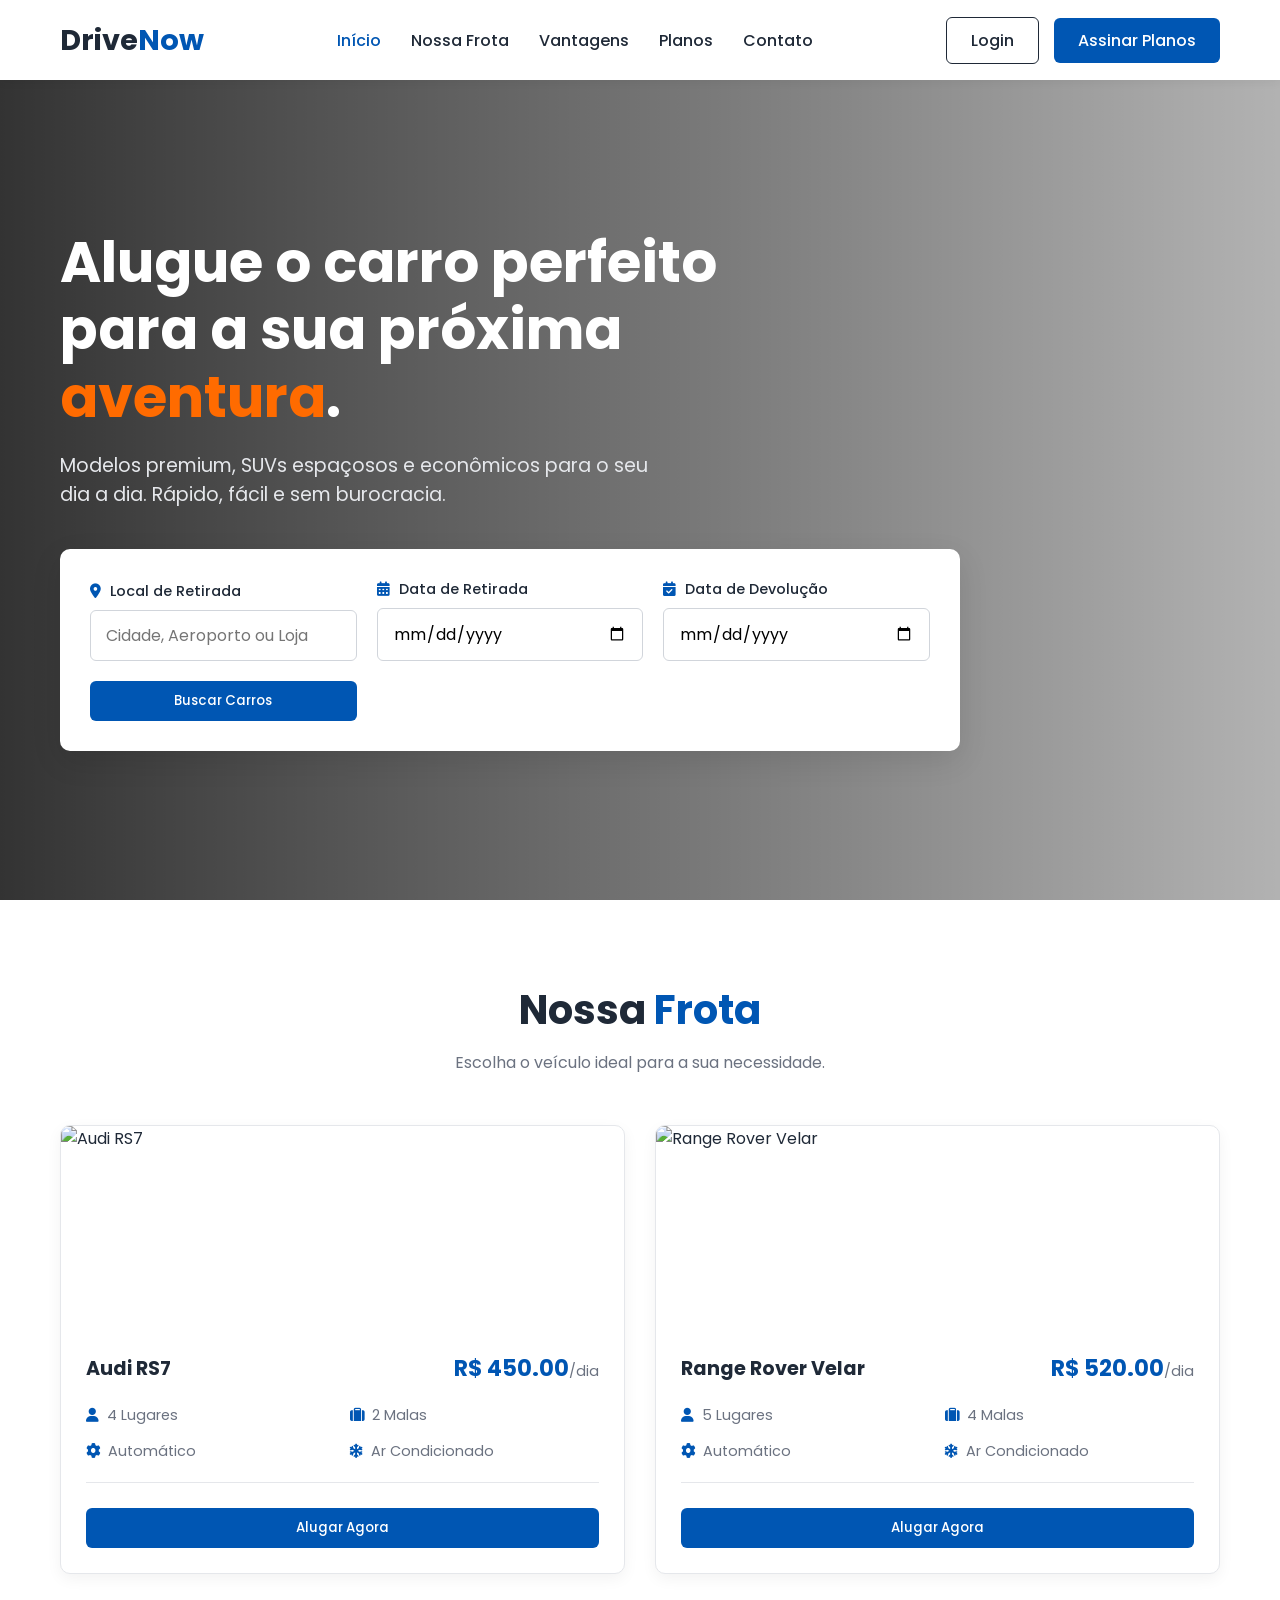
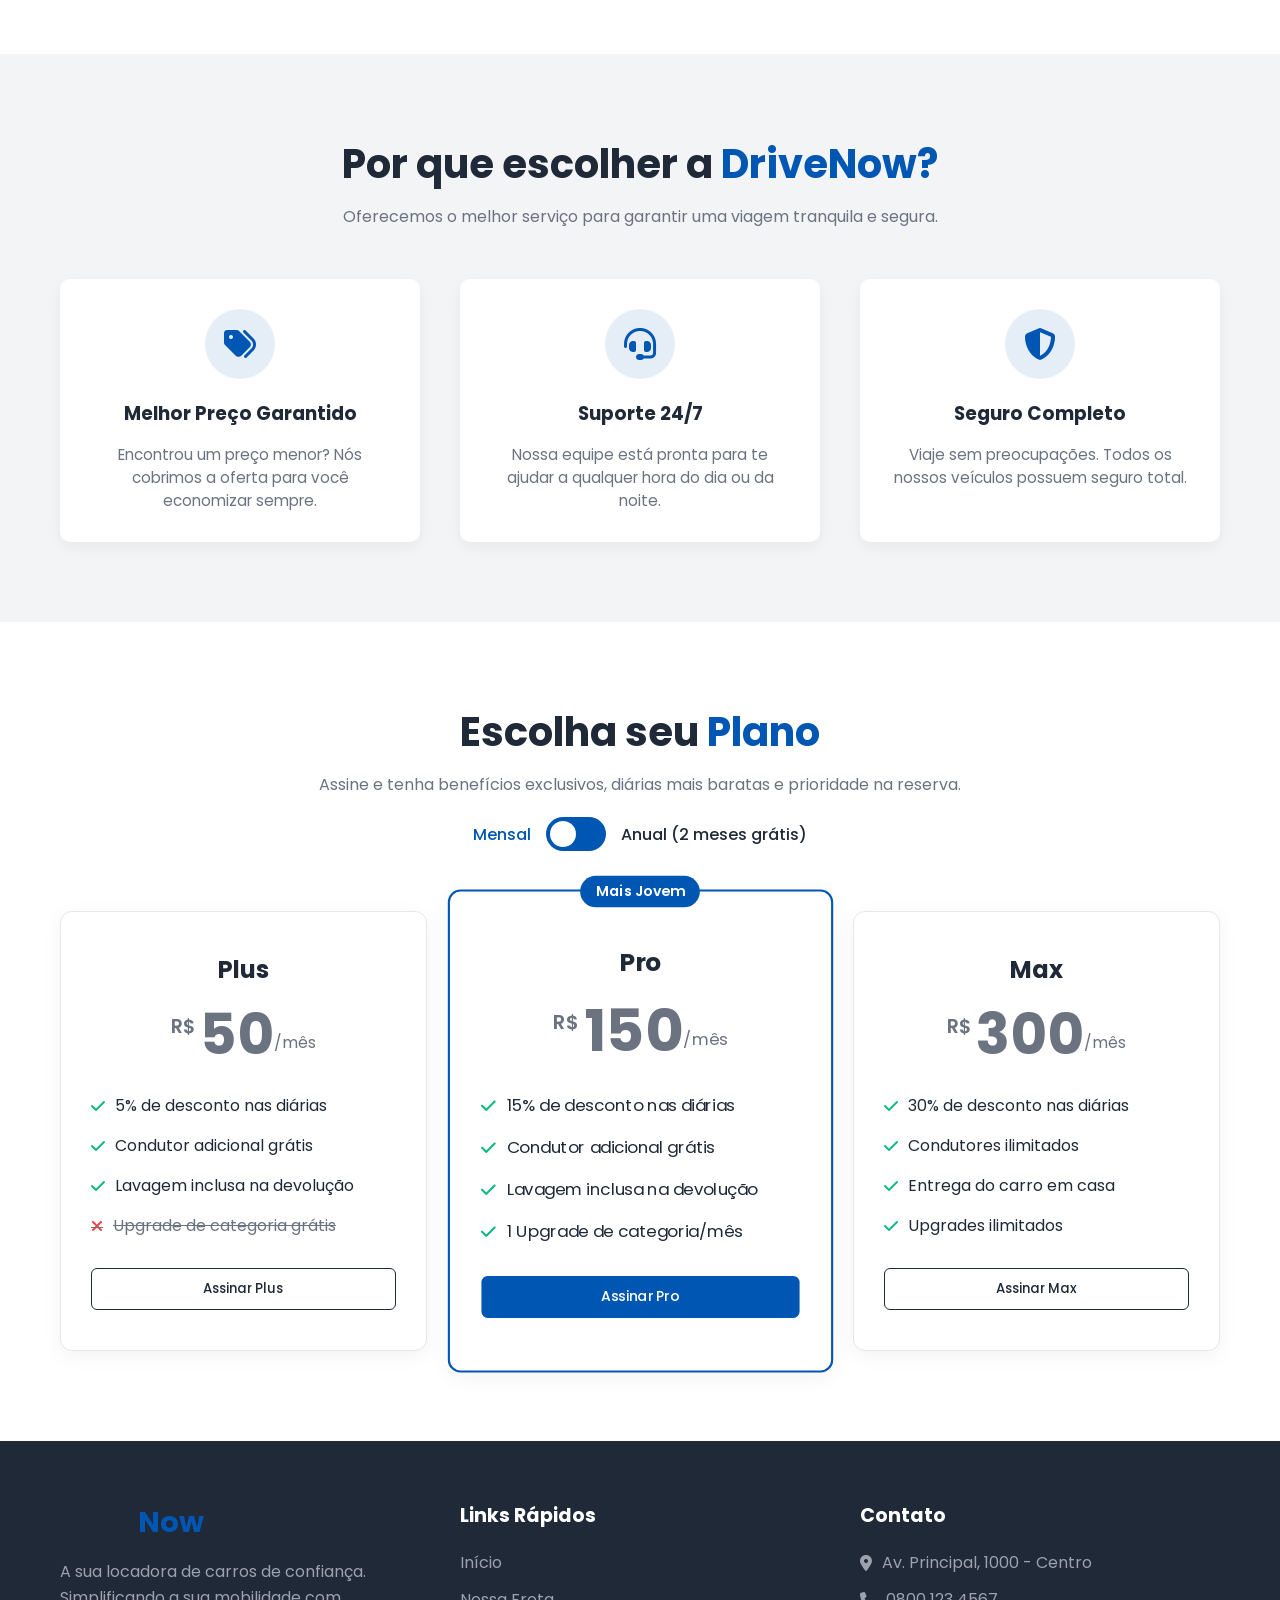
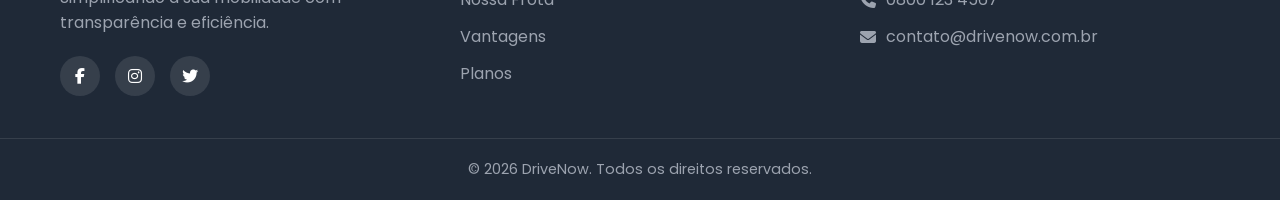
==== frontend/index.html @ 66f2696f "Add files via upload" ====
<!DOCTYPE html>
<html lang="pt-BR">
<head>
    <meta charset="UTF-8">
    <meta name="viewport" content="width=device-width, initial-scale=1.0">
    <title>DriveNow | Locadora de Carros</title>
    <link href="https://fonts.googleapis.com/css2?family=Poppins:wght@300;400;500;600;700&display=swap" rel="stylesheet">
    <link rel="stylesheet" href="https://cdnjs.cloudflare.com/ajax/libs/font-awesome/6.4.0/css/all.min.css">
    <link rel="stylesheet" href="style.css">
</head>
<body>

    <header id="header">
        <div class="container header-container">
            <a href="#" class="logo">Drive<span>Now</span></a>
            <nav class="navbar">
                <ul class="nav-links">
                    <li><a href="#home" class="active">Início</a></li>
                    <li><a href="#frota">Nossa Frota</a></li>
                    <li><a href="#vantagens">Vantagens</a></li>
                    <li><a href="#planos">Planos</a></li> <li><a href="#contato">Contato</a></li>
                </ul>
            </nav>
            <div class="header-actions" id="auth-container">
                <a href="login.html" class="btn btn-outline">Login</a>
                <a href="#planos" class="btn btn-primary">Assinar Planos</a>
                <div class="menu-toggle"><i class="fas fa-bars"></i></div>
            </div>
        </div>
    </header>

    <section id="home" class="hero">
        <div class="container hero-content">
            <div class="hero-text">
                <h1>Alugue o carro perfeito para a sua próxima <span>aventura</span>.</h1>
                <p>Modelos premium, SUVs espaçosos e econômicos para o seu dia a dia. Rápido, fácil e sem burocracia.</p>
            </div>
            
            <div class="booking-form-container">
                <form id="booking-form" class="booking-form">
                    <div class="form-group">
                        <label><i class="fas fa-map-marker-alt"></i> Local de Retirada</label>
                        <input type="text" placeholder="Cidade, Aeroporto ou Loja" required>
                    </div>
                    <div class="form-group">
                        <label><i class="fas fa-calendar-alt"></i> Data de Retirada</label>
                        <input type="date" required>
                    </div>
                    <div class="form-group">
                        <label><i class="fas fa-calendar-check"></i> Data de Devolução</label>
                        <input type="date" required>
                    </div>
                    <button type="submit" class="btn btn-primary btn-block">Buscar Carros</button>
                </form>
            </div>
        </div>
    </section>

    <section id="frota" class="fleet section-padding">
        <div class="container">
            <div class="section-title">
                <h2>Nossa <span>Frota</span></h2>
                <p>Escolha o veículo ideal para a sua necessidade.</p>
            </div>
            
            <div id="fleet-container" class="grid-cards">
                </div>
        </div>
    </section>

    <section id="vantagens" class="features section-padding bg-light">
        <div class="container">
            <div class="section-title">
                <h2>Por que escolher a <span>DriveNow?</span></h2>
                <p>Oferecemos o melhor serviço para garantir uma viagem tranquila e segura.</p>
            </div>
            
            <div class="grid-features">
                <div class="feature-box">
                    <div class="feature-icon"><i class="fas fa-tags"></i></div>
                    <h3>Melhor Preço Garantido</h3>
                    <p>Encontrou um preço menor? Nós cobrimos a oferta para você economizar sempre.</p>
                </div>
                <div class="feature-box">
                    <div class="feature-icon"><i class="fas fa-headset"></i></div>
                    <h3>Suporte 24/7</h3>
                    <p>Nossa equipe está pronta para te ajudar a qualquer hora do dia ou da noite.</p>
                </div>
                <div class="feature-box">
                    <div class="feature-icon"><i class="fas fa-shield-alt"></i></div>
                    <h3>Seguro Completo</h3>
                    <p>Viaje sem preocupações. Todos os nossos veículos possuem seguro total.</p>
                </div>
            </div>
        </div>
    </section>

    <section id="planos" class="pricing section-padding">
        <div class="container">
            <div class="section-title">
                <h2>Escolha seu <span>Plano</span></h2>
                <p>Assine e tenha benefícios exclusivos, diárias mais baratas e prioridade na reserva.</p>
                
                <div class="pricing-toggle">
                    <span class="active" id="text-monthly">Mensal</span>
                    <label class="switch">
                        <input type="checkbox" id="toggle-pricing">
                        <span class="slider round"></span>
                    </label>
                    <span id="text-annual">Anual (2 meses grátis)</span>
                </div>
            </div>
            
            <div class="grid-pricing">
                <div class="pricing-card">
                    <h3>Plus</h3>
                    <div class="price">
                        <span class="currency">R$</span>
                        <span class="amount" data-monthly="50" data-annual="500">50</span>
                        <span class="period">/mês</span>
                    </div>
                    <ul class="plan-features">
                        <li><i class="fas fa-check"></i> 5% de desconto nas diárias</li>
                        <li><i class="fas fa-check"></i> Condutor adicional grátis</li>
                        <li><i class="fas fa-check"></i> Lavagem inclusa na devolução</li>
                        <li class="disabled"><i class="fas fa-times"></i> Upgrade de categoria grátis</li>
                    </ul>
                    <button class="btn btn-outline btn-block" onclick="checkLoginAndSubscribe('Plus')">Assinar Plus</button>
                </div>

                <div class="pricing-card popular">
                    <div class="badge">Mais Jovem</div>
                    <h3>Pro</h3>
                    <div class="price">
                        <span class="currency">R$</span>
                        <span class="amount" data-monthly="150" data-annual="1500">150</span>
                        <span class="period">/mês</span>
                    </div>
                    <ul class="plan-features">
                        <li><i class="fas fa-check"></i> 15% de desconto nas diárias</li>
                        <li><i class="fas fa-check"></i> Condutor adicional grátis</li>
                        <li><i class="fas fa-check"></i> Lavagem inclusa na devolução</li>
                        <li><i class="fas fa-check"></i> 1 Upgrade de categoria/mês</li>
                    </ul>
                    <button class="btn btn-primary btn-block" onclick="checkLoginAndSubscribe('Pro')">Assinar Pro</button>
                </div>

                <div class="pricing-card">
                    <h3>Max</h3>
                    <div class="price">
                        <span class="currency">R$</span>
                        <span class="amount" data-monthly="300" data-annual="3000">300</span>
                        <span class="period">/mês</span>
                    </div>
                    <ul class="plan-features">
                        <li><i class="fas fa-check"></i> 30% de desconto nas diárias</li>
                        <li><i class="fas fa-check"></i> Condutores ilimitados</li>
                        <li><i class="fas fa-check"></i> Entrega do carro em casa</li>
                        <li><i class="fas fa-check"></i> Upgrades ilimitados</li>
                    </ul>
                    <button class="btn btn-outline btn-block" onclick="checkLoginAndSubscribe('Max')">Assinar Max</button>
                </div>
            </div>
        </div>
    </section>

    <footer id="contato">
        <div class="container footer-content">
            <div class="footer-col">
                <a href="#" class="logo">Drive<span>Now</span></a>
                <p>A sua locadora de carros de confiança. Simplificando a sua mobilidade com transparência e eficiência.</p>
                <div class="social-links">
                    <a href="#"><i class="fab fa-facebook-f"></i></a>
                    <a href="#"><i class="fab fa-instagram"></i></a>
                    <a href="#"><i class="fab fa-twitter"></i></a>
                </div>
            </div>
            <div class="footer-col">
                <h4>Links Rápidos</h4>
                <ul>
                    <li><a href="#home">Início</a></li>
                    <li><a href="#frota">Nossa Frota</a></li>
                    <li><a href="#vantagens">Vantagens</a></li>
                    <li><a href="#planos">Planos</a></li>
                </ul>
            </div>
            <div class="footer-col">
                <h4>Contato</h4>
                <ul class="contact-info">
                    <li><i class="fas fa-map-marker-alt"></i> Av. Principal, 1000 - Centro</li>
                    <li><i class="fas fa-phone"></i> 0800 123 4567</li>
                    <li><i class="fas fa-envelope"></i> contato@drivenow.com.br</li>
                </ul>
            </div>
        </div>
        <div class="footer-bottom">
            <p>&copy; 2026 DriveNow. Todos os direitos reservados.</p>
        </div>
    </footer>

    <script src="../frontend/script.js"></script>
</body>
</html>
---- frontend/style.css ----
/* Variáveis de Cores e Fontes */
:root {
    --primary-color: #0056b3;
    --secondary-color: #ff6b00;
    --text-dark: #1f2937;
    --text-light: #6b7280;
    --bg-light: #f3f4f6;
    --white: #ffffff;
    --transition: all 0.3s ease;
}

/* Reset Geral */
* {
    margin: 0;
    padding: 0;
    box-sizing: border-box;
    font-family: 'Poppins', sans-serif;
}

html {
    scroll-behavior: smooth;
}

body {
    background-color: var(--white);
    color: var(--text-dark);
}

a {
    text-decoration: none;
    color: inherit;
}

ul {
    list-style: none;
}

.container {
    max-width: 1200px;
    margin: 0 auto;
    padding: 0 20px;
}

.section-padding {
    padding: 80px 0;
}

.bg-light {
    background-color: var(--bg-light);
}

/* Botões */
.btn {
    display: inline-block;
    padding: 10px 24px;
    border-radius: 6px;
    font-weight: 500;
    cursor: pointer;
    transition: var(--transition);
    text-align: center;
    border: none;
}

.btn-primary {
    background-color: var(--primary-color);
    color: var(--white);
}

.btn-primary:hover {
    background-color: #004494;
    transform: translateY(-2px);
}

.btn-outline {
    background-color: transparent;
    border: 1px solid var(--text-dark);
    color: var(--text-dark);
}

.btn-outline:hover {
    background-color: var(--text-dark);
    color: var(--white);
}

.btn-block {
    display: block;
    width: 100%;
}

/* Header & Navbar */
header {
    background-color: var(--white);
    position: fixed;
    width: 100%;
    top: 0;
    z-index: 1000;
    box-shadow: 0 2px 10px rgba(0, 0, 0, 0.05);
    transition: var(--transition);
}

.header-container {
    display: flex;
    justify-content: space-between;
    align-items: center;
    height: 80px;
}

.logo {
    font-size: 1.8rem;
    font-weight: 700;
    color: var(--text-dark);
}

.logo span {
    color: var(--primary-color);
}

.nav-links {
    display: flex;
    gap: 30px;
}

.nav-links a {
    font-weight: 500;
    color: var(--text-dark);
    transition: var(--transition);
}

.nav-links a:hover, .nav-links a.active {
    color: var(--primary-color);
}

.header-actions {
    display: flex;
    align-items: center;
    gap: 15px;
}

.menu-toggle {
    display: none;
    font-size: 1.5rem;
    cursor: pointer;
}

/* Hero Section */
.hero {
    margin-top: 80px;
    background: linear-gradient(to right, rgba(0,0,0,0.8), rgba(0,0,0,0.3)), url('https://images.unsplash.com/photo-1485291571150-772bcfc10da5?auto=format&fit=crop&q=80&w=1920') no-repeat center center/cover;
    height: calc(100vh - 80px);
    min-height: 600px;
    display: flex;
    align-items: center;
}

.hero-content {
    display: flex;
    flex-direction: column;
    gap: 40px;
    width: 100%;
}

.hero-text h1 {
    font-size: 3.5rem;
    color: var(--white);
    max-width: 700px;
    margin-bottom: 20px;
    line-height: 1.2;
}

.hero-text h1 span {
    color: var(--secondary-color);
}

.hero-text p {
    color: #e5e7eb;
    font-size: 1.2rem;
    max-width: 600px;
}

/* Formulário de Reserva */
.booking-form-container {
    background-color: var(--white);
    padding: 30px;
    border-radius: 10px;
    box-shadow: 0 10px 30px rgba(0,0,0,0.1);
    max-width: 900px;
}

.booking-form {
    display: grid;
    grid-template-columns: repeat(auto-fit, minmax(200px, 1fr));
    gap: 20px;
    align-items: end;
}

.form-group {
    display: flex;
    flex-direction: column;
    gap: 8px;
}

.form-group label {
    font-size: 0.9rem;
    font-weight: 500;
    color: var(--text-dark);
}

.form-group label i {
    color: var(--primary-color);
    margin-right: 5px;
}

.form-group input {
    padding: 12px 15px;
    border: 1px solid #d1d5db;
    border-radius: 6px;
    font-size: 1rem;
    outline: none;
    transition: var(--transition);
}

.form-group input:focus {
    border-color: var(--primary-color);
}

/* Títulos das Seções */
.section-title {
    text-align: center;
    margin-bottom: 50px;
}

.section-title h2 {
    font-size: 2.5rem;
    margin-bottom: 10px;
}

.section-title h2 span {
    color: var(--primary-color);
}

.section-title p {
    color: var(--text-light);
}

/* Cards da Frota */
.grid-cards {
    display: grid;
    grid-template-columns: repeat(auto-fit, minmax(300px, 1fr));
    gap: 30px;
}

.car-card {
    background: var(--white);
    border-radius: 10px;
    overflow: hidden;
    box-shadow: 0 5px 15px rgba(0,0,0,0.05);
    transition: var(--transition);
    border: 1px solid #e5e7eb;
}

.car-card:hover {
    transform: translateY(-10px);
    box-shadow: 0 15px 30px rgba(0,0,0,0.1);
}

.car-img {
    height: 200px;
    overflow: hidden;
}

.car-img img {
    width: 100%;
    height: 100%;
    object-fit: cover;
    transition: var(--transition);
}

.car-card:hover .car-img img {
    transform: scale(1.05);
}

.car-info {
    padding: 25px;
}

.car-header {
    display: flex;
    justify-content: space-between;
    align-items: center;
    margin-bottom: 20px;
}

.car-header h3 {
    font-size: 1.2rem;
}

.price {
    font-size: 1.4rem;
    font-weight: 700;
    color: var(--primary-color);
}

.price span {
    font-size: 0.9rem;
    color: var(--text-light);
    font-weight: 400;
}

.car-features {
    display: grid;
    grid-template-columns: 1fr 1fr;
    gap: 15px;
    margin-bottom: 25px;
    padding-bottom: 20px;
    border-bottom: 1px solid #e5e7eb;
}

.car-features li {
    font-size: 0.9rem;
    color: var(--text-light);
    display: flex;
    align-items: center;
    gap: 8px;
}

.car-features i {
    color: var(--primary-color);
}

/* Vantagens */
.grid-features {
    display: grid;
    grid-template-columns: repeat(auto-fit, minmax(250px, 1fr));
    gap: 40px;
    text-align: center;
}

.feature-box {
    padding: 30px;
    background: var(--white);
    border-radius: 10px;
    box-shadow: 0 5px 15px rgba(0,0,0,0.05);
    transition: var(--transition);
}

.feature-box:hover {
    transform: translateY(-5px);
}

.feature-icon {
    width: 70px;
    height: 70px;
    background-color: rgba(0, 86, 179, 0.1);
    color: var(--primary-color);
    border-radius: 50%;
    display: flex;
    justify-content: center;
    align-items: center;
    font-size: 2rem;
    margin: 0 auto 20px;
}

.feature-box h3 {
    margin-bottom: 15px;
}

.feature-box p {
    color: var(--text-light);
    font-size: 0.95rem;
}

/* Rodapé */
footer {
    background-color: var(--text-dark);
    color: var(--white);
    padding: 60px 0 20px;
}

.footer-content {
    display: grid;
    grid-template-columns: repeat(auto-fit, minmax(250px, 1fr));
    gap: 40px;
    margin-bottom: 40px;
}

.footer-col h4 {
    font-size: 1.2rem;
    margin-bottom: 20px;
    color: var(--white);
}

.footer-col p {
    color: #9ca3af;
    margin-top: 15px;
    line-height: 1.6;
}

.footer-col ul li {
    margin-bottom: 12px;
}

.footer-col ul li a {
    color: #9ca3af;
    transition: var(--transition);
}

.footer-col ul li a:hover {
    color: var(--secondary-color);
    padding-left: 5px;
}

.contact-info li {
    color: #9ca3af;
    display: flex;
    align-items: center;
    gap: 10px;
}

.social-links {
    margin-top: 20px;
    display: flex;
    gap: 15px;
}

.social-links a {
    display: flex;
    justify-content: center;
    align-items: center;
    width: 40px;
    height: 40px;
    background-color: rgba(255,255,255,0.1);
    border-radius: 50%;
    transition: var(--transition);
}

.social-links a:hover {
    background-color: var(--primary-color);
}

.footer-bottom {
    text-align: center;
    padding-top: 20px;
    border-top: 1px solid rgba(255,255,255,0.1);
    color: #9ca3af;
    font-size: 0.9rem;
}

/* Responsividade */
@media (max-width: 992px) {
    .hero-text h1 { font-size: 2.8rem; }
}

@media (max-width: 768px) {
    .nav-links {
        position: absolute;
        top: 80px;
        left: -100%;
        width: 100%;
        height: calc(100vh - 80px);
        background-color: var(--white);
        flex-direction: column;
        align-items: center;
        justify-content: center;
        transition: var(--transition);
    }

    .nav-links.active { left: 0; }
    
    .menu-toggle { display: block; }
    
    .header-actions .btn { display: none; }
    
    .hero-text h1 { font-size: 2.2rem; }
    
    .booking-form { grid-template-columns: 1fr; }
}
/* =========================================
   ESTILOS DA TELA DE LOGIN
========================================= */
.login-page {
    background: linear-gradient(135deg, rgba(0, 86, 179, 0.9), rgba(0, 0, 0, 0.8)), url('https://images.unsplash.com/photo-1449965408869-eaa3f722e40d?auto=format&fit=crop&q=80&w=1920') no-repeat center center/cover;
    height: 100vh;
    display: flex;
    justify-content: center;
    align-items: center;
}

.login-wrapper {
    width: 100%;
    max-width: 450px;
    padding: 20px;
}

.login-card {
    background-color: var(--white);
    padding: 40px;
    border-radius: 12px;
    box-shadow: 0 15px 35px rgba(0,0,0,0.2);
}

.login-header {
    text-align: center;
    margin-bottom: 30px;
}

.login-header .logo {
    display: block;
    font-size: 2.2rem;
    margin-bottom: 10px;
}

.login-header p {
    color: var(--text-light);
    font-size: 0.95rem;
}

.auth-form .form-group {
    margin-bottom: 20px;
}

.auth-form label {
    display: block;
    margin-bottom: 8px;
    font-weight: 500;
}

.input-icon {
    position: relative;
}

.input-icon i {
    position: absolute;
    top: 50%;
    left: 15px;
    transform: translateY(-50%);
    color: var(--text-light);
}

.input-icon input {
    width: 100%;
    padding: 12px 15px 12px 45px;
    border: 1px solid #d1d5db;
    border-radius: 6px;
    font-size: 1rem;
    transition: var(--transition);
    outline: none;
}

.input-icon input:focus {
    border-color: var(--primary-color);
    box-shadow: 0 0 0 3px rgba(0, 86, 179, 0.1);
}

.form-options {
    display: flex;
    justify-content: space-between;
    align-items: center;
    margin-bottom: 25px;
    font-size: 0.9rem;
}

.remember-me {
    display: flex;
    align-items: center;
    gap: 8px;
    cursor: pointer;
    color: var(--text-light);
}

.forgot-password {
    color: var(--primary-color);
    font-weight: 500;
}

.forgot-password:hover {
    text-decoration: underline;
}

.login-footer {
    text-align: center;
    margin-top: 25px;
    padding-top: 20px;
    border-top: 1px solid #e5e7eb;
    font-size: 0.95rem;
    color: var(--text-light);
}

.login-footer a {
    color: var(--primary-color);
    font-weight: 600;
}

.login-footer a:hover {
    text-decoration: underline;
}

/* =========================================
   SEÇÃO DE PLANOS (PRICING)
========================================= */
.pricing-toggle {
    display: flex;
    justify-content: center;
    align-items: center;
    gap: 15px;
    margin-top: 20px;
    font-weight: 500;
}

.pricing-toggle span.active {
    color: var(--primary-color);
}

/* Toggle Switch estilo iOS */
.switch {
    position: relative;
    display: inline-block;
    width: 60px;
    height: 34px;
}

.switch input {
    opacity: 0;
    width: 0;
    height: 0;
}

.slider {
    position: absolute;
    cursor: pointer;
    top: 0; left: 0; right: 0; bottom: 0;
    background-color: var(--primary-color);
    transition: .4s;
}

.slider:before {
    position: absolute;
    content: "";
    height: 26px;
    width: 26px;
    left: 4px;
    bottom: 4px;
    background-color: white;
    transition: .4s;
}

input:checked + .slider {
    background-color: var(--secondary-color);
}

input:checked + .slider:before {
    transform: translateX(26px);
}

.slider.round {
    border-radius: 34px;
}

.slider.round:before {
    border-radius: 50%;
}

/* Cards de Preço */
.grid-pricing {
    display: grid;
    grid-template-columns: repeat(auto-fit, minmax(300px, 1fr));
    gap: 30px;
    margin-top: 40px;
    align-items: center;
}

.pricing-card {
    background: var(--white);
    padding: 40px 30px;
    border-radius: 12px;
    box-shadow: 0 5px 20px rgba(0,0,0,0.05);
    text-align: center;
    border: 1px solid #e5e7eb;
    position: relative;
    transition: var(--transition);
}

.pricing-card:hover {
    transform: translateY(-10px);
    box-shadow: 0 15px 30px rgba(0,0,0,0.1);
}

.pricing-card h3 {
    font-size: 1.5rem;
    margin-bottom: 20px;
    color: var(--text-dark);
}

.pricing-card .price {
    display: flex;
    justify-content: center;
    align-items: flex-start;
    margin-bottom: 30px;
    color: var(--primary-color);
}

.pricing-card .price .currency {
    font-size: 1.2rem;
    font-weight: 600;
    margin-top: 5px;
    margin-right: 5px;
}

.pricing-card .price .amount {
    font-size: 3.5rem;
    font-weight: 700;
    line-height: 1;
}

.pricing-card .price .period {
    font-size: 1rem;
    color: var(--text-light);
    align-self: flex-end;
    margin-bottom: 8px;
}

.plan-features {
    text-align: left;
    margin-bottom: 30px;
}

.plan-features li {
    margin-bottom: 15px;
    color: var(--text-dark);
    display: flex;
    align-items: center;
    gap: 10px;
}

.plan-features li i {
    color: #10b981; /* Verde para check */
}

.plan-features li.disabled {
    color: var(--text-light);
    text-decoration: line-through;
}

.plan-features li.disabled i {
    color: #ef4444; /* Vermelho para X */
}

/* Card em Destaque */
.pricing-card.popular {
    border: 2px solid var(--primary-color);
    transform: scale(1.05);
    padding: 50px 30px;
}

.pricing-card.popular:hover {
    transform: scale(1.05) translateY(-10px);
}

.pricing-card.popular .badge {
    position: absolute;
    top: -15px;
    left: 50%;
    transform: translateX(-50%);
    background: var(--primary-color);
    color: var(--white);
    padding: 5px 15px;
    border-radius: 20px;
    font-size: 0.85rem;
    font-weight: 600;
}

@media (max-width: 992px) {
    .pricing-card.popular {
        transform: scale(1);
        padding: 40px 30px;
    }
    .pricing-card.popular:hover {
        transform: translateY(-10px);
    }
}

/* Contato */
.contact {
    background-color: var(--bg-light);
}

.contact-grid {
    display: grid;
    grid-template-columns: repeat(auto-fit, minmax(280px, 1fr));
    gap: 30px;
}

.contact-box {
    background: var(--white);
    padding: 25px;
    border-radius: 10px;
    box-shadow: 0 5px 15px rgba(0,0,0,0.05);
}

.contact-box h3 {
    margin-bottom: 15px;
}

.contact-box p {
    color: var(--text-light);
    margin-bottom: 10px;
    line-height: 1.6;
}

.contact-form .form-group {
    margin-bottom: 15px;
}

.contact-form textarea {
    width: 100%;
    padding: 12px;
    border: 1px solid #d1d5db;
    border-radius: 6px;
    resize: vertical;
}
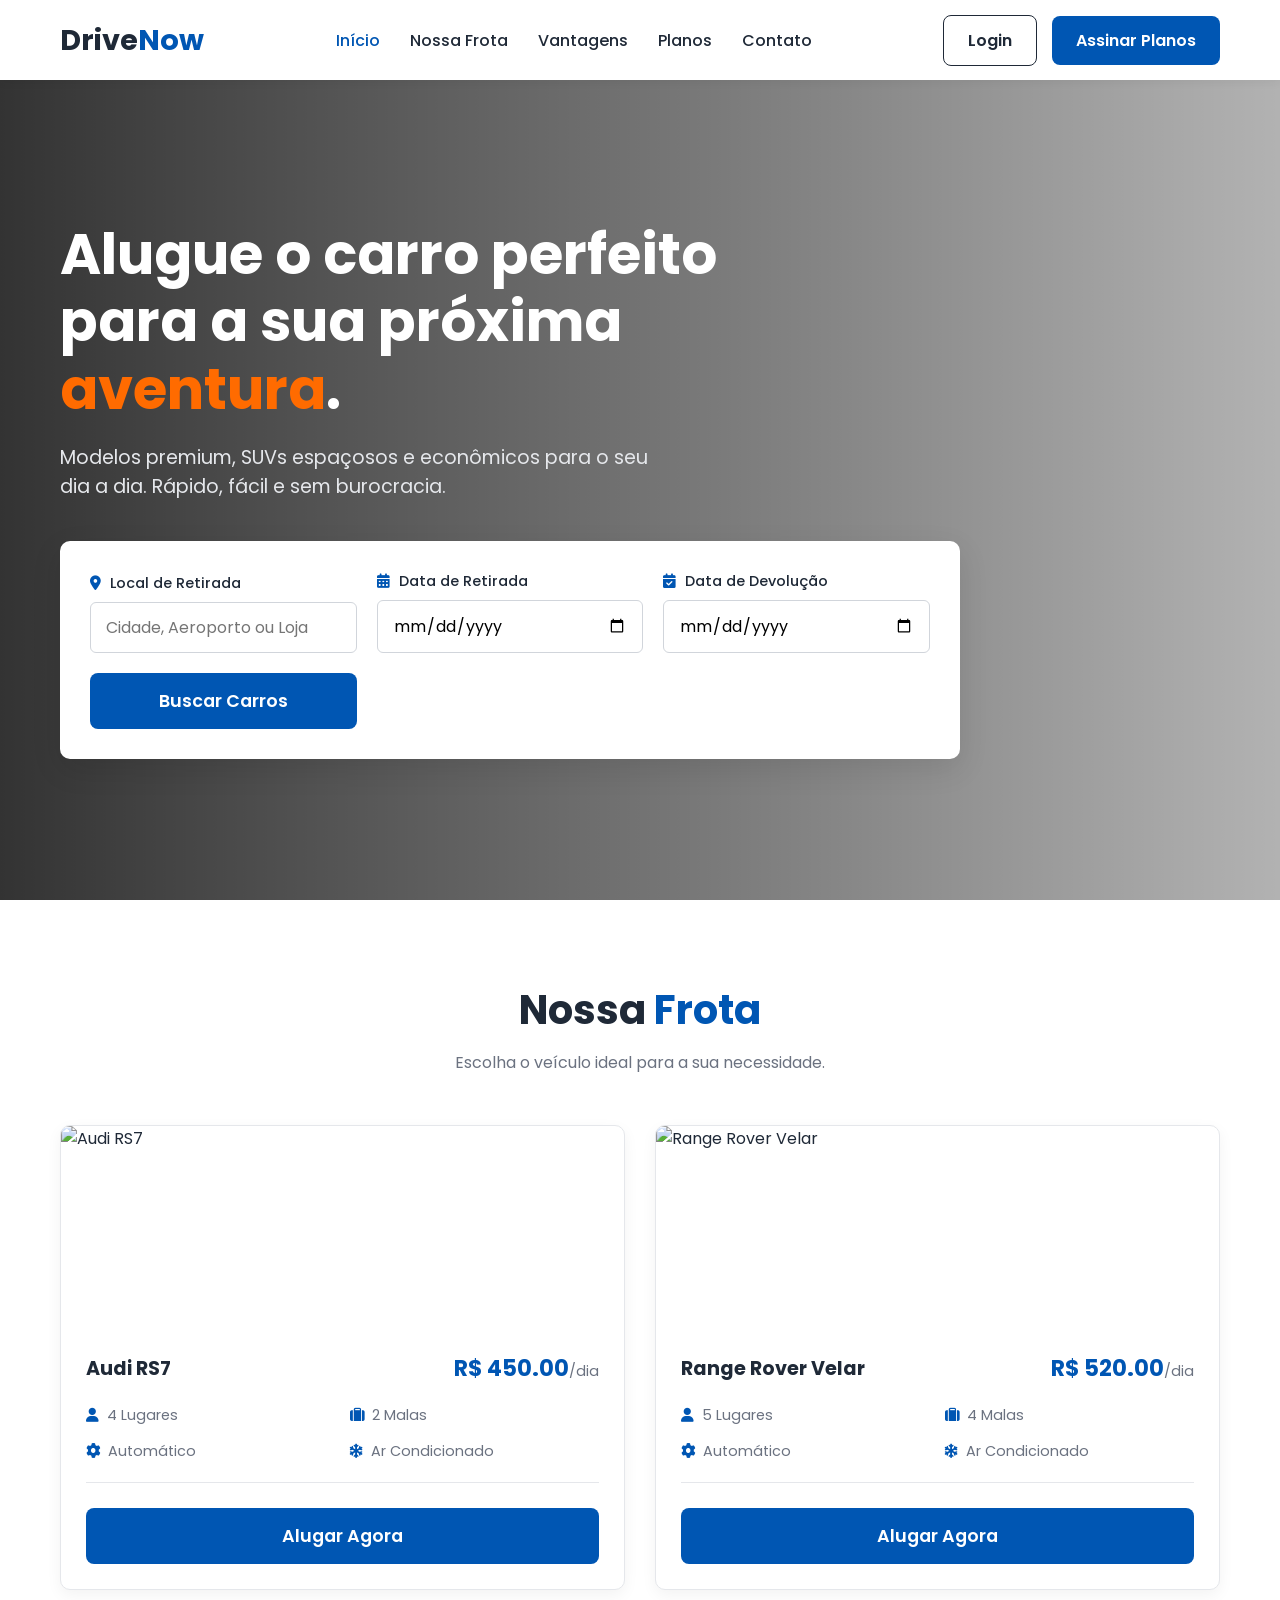
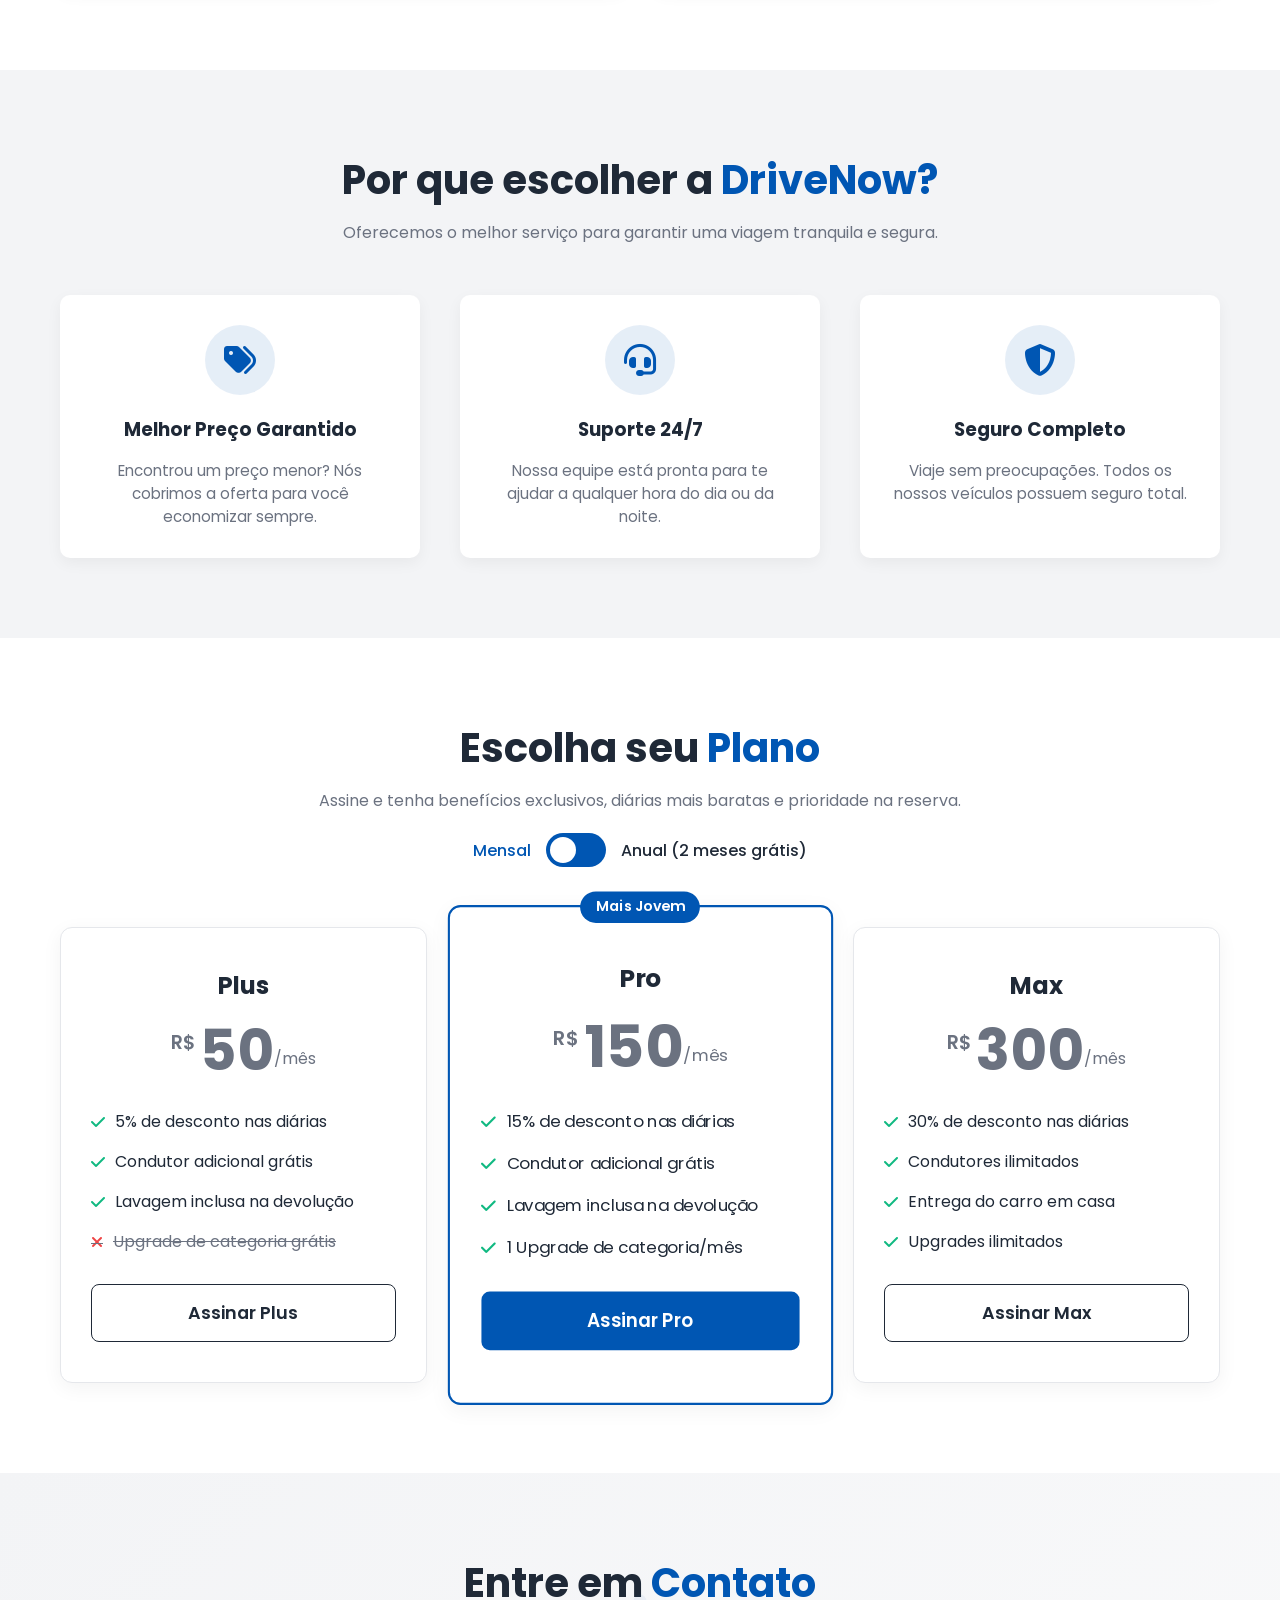
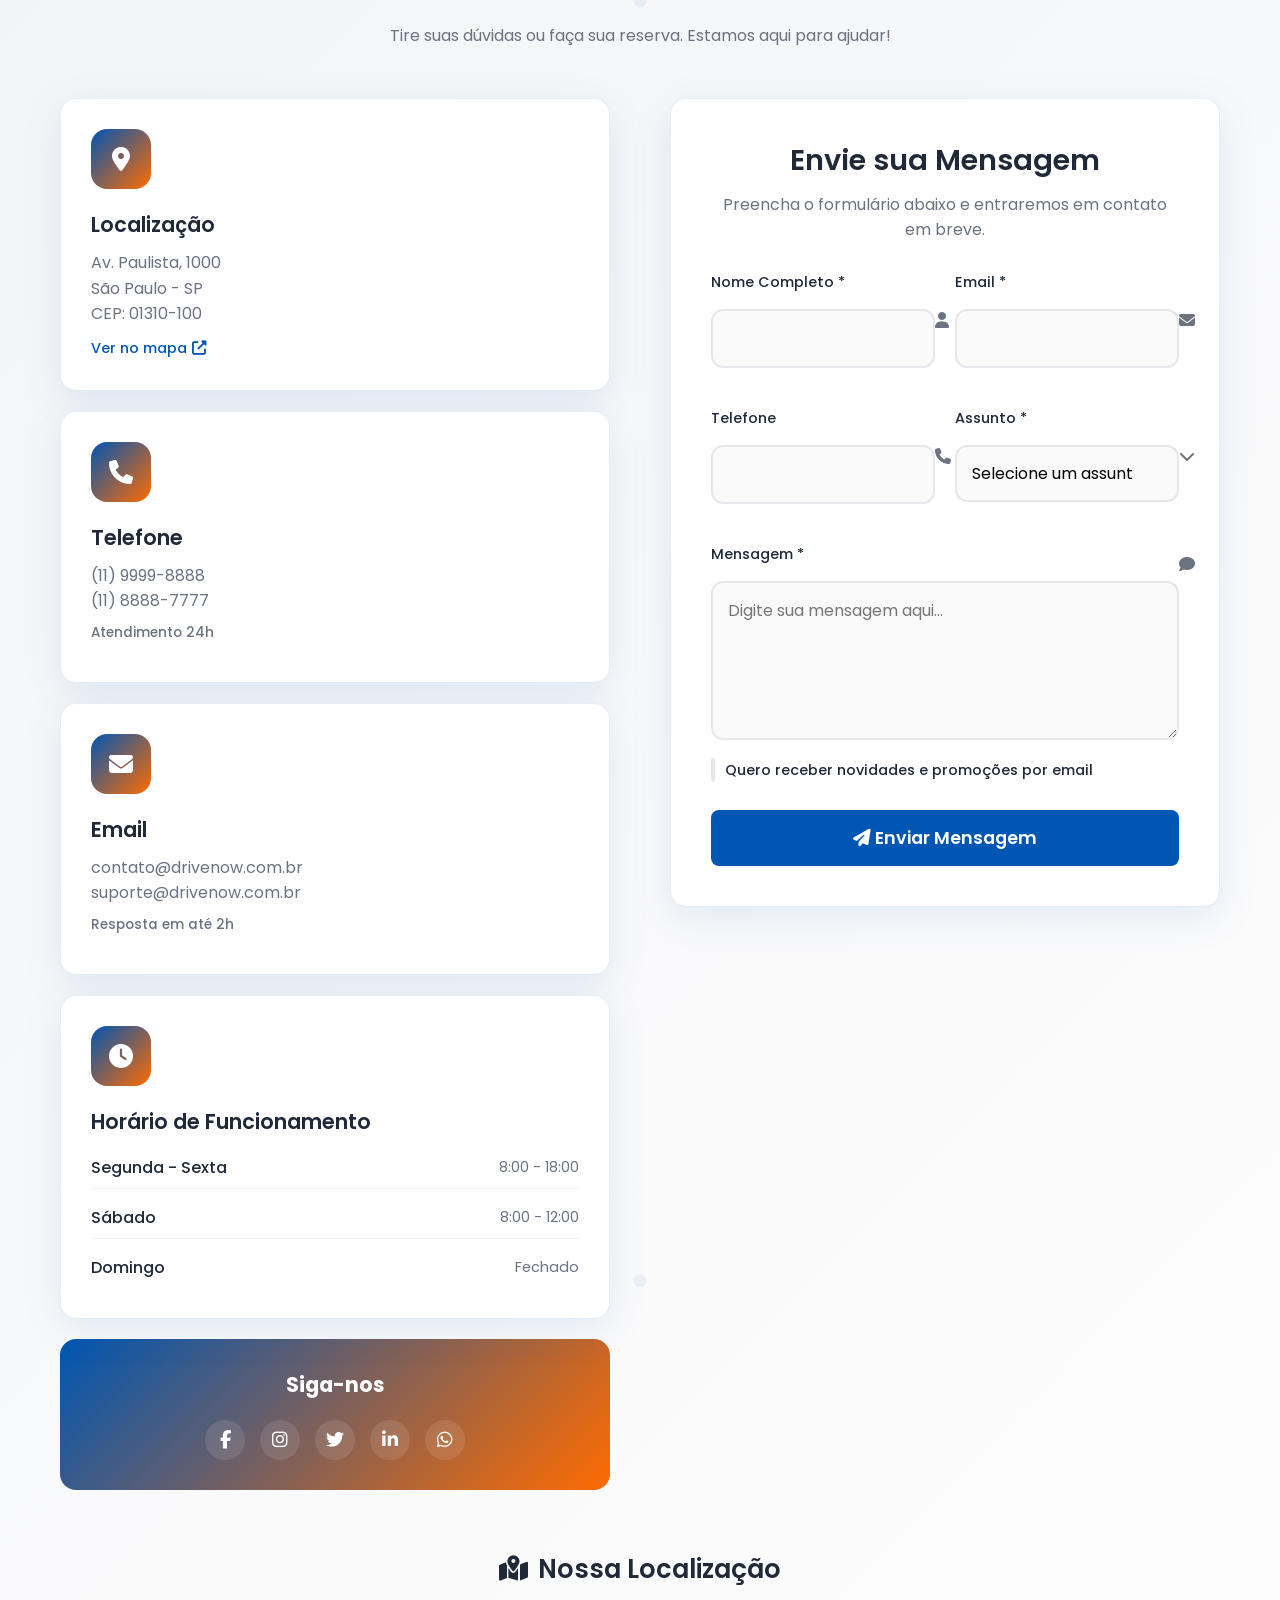
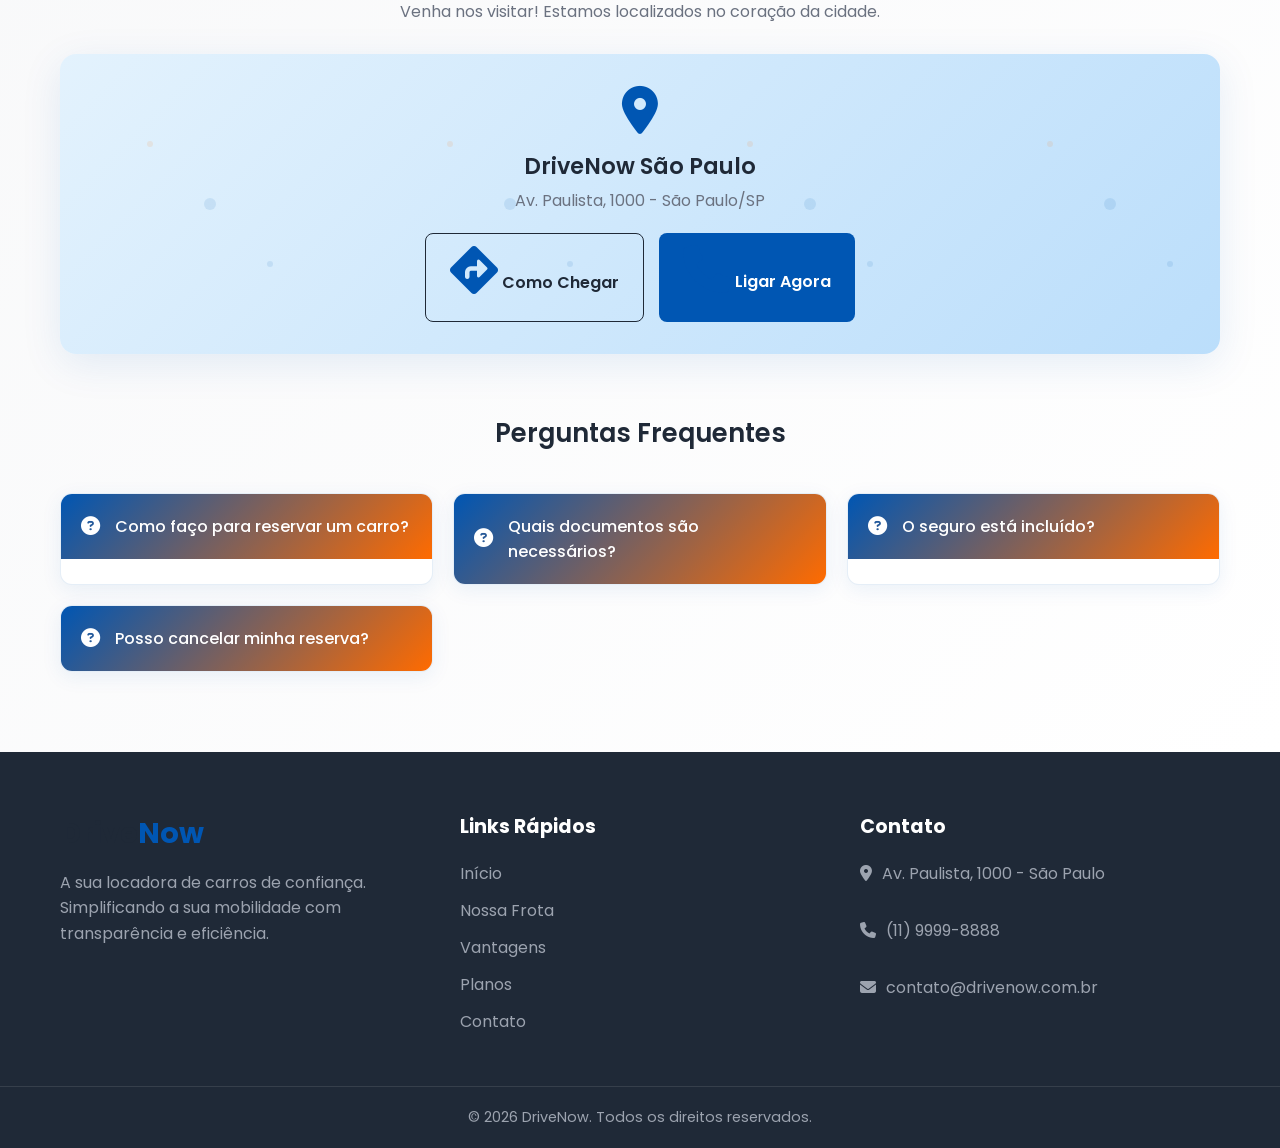
==== commit ca0f0d8b: "Add files via upload" ====
--- a/frontend/index.html
+++ b/frontend/index.html
@@ -164,16 +164,248 @@
         </div>
     </section>
 
-    <footer id="contato">
+    <!-- SEÇÃO CONTATO MODERNA -->
+    <section id="contato" class="contact-section section-padding">
+        <div class="container">
+            <div class="section-title">
+                <h2>Entre em <span>Contato</span></h2>
+                <p>Tire suas dúvidas ou faça sua reserva. Estamos aqui para ajudar!</p>
+            </div>
+
+            <div class="contact-container">
+                <!-- Informações de Contato -->
+                <div class="contact-info">
+                    <div class="info-card">
+                        <div class="info-icon">
+                            <i class="fas fa-map-marker-alt"></i>
+                        </div>
+                        <div class="info-content">
+                            <h3>Localização</h3>
+                            <p>Av. Paulista, 1000<br>São Paulo - SP<br>CEP: 01310-100</p>
+                            <a href="#" class="info-link">Ver no mapa <i class="fas fa-external-link-alt"></i></a>
+                        </div>
+                    </div>
+
+                    <div class="info-card">
+                        <div class="info-icon">
+                            <i class="fas fa-phone"></i>
+                        </div>
+                        <div class="info-content">
+                            <h3>Telefone</h3>
+                            <p>(11) 9999-8888<br>(11) 8888-7777</p>
+                            <p class="info-note">Atendimento 24h</p>
+                        </div>
+                    </div>
+
+                    <div class="info-card">
+                        <div class="info-icon">
+                            <i class="fas fa-envelope"></i>
+                        </div>
+                        <div class="info-content">
+                            <h3>Email</h3>
+                            <p>contato@drivenow.com.br<br>suporte@drivenow.com.br</p>
+                            <p class="info-note">Resposta em até 2h</p>
+                        </div>
+                    </div>
+
+                    <div class="info-card">
+                        <div class="info-icon">
+                            <i class="fas fa-clock"></i>
+                        </div>
+                        <div class="info-content">
+                            <h3>Horário de Funcionamento</h3>
+                            <div class="schedule">
+                                <div class="schedule-item">
+                                    <span class="day">Segunda - Sexta</span>
+                                    <span class="hours">8:00 - 18:00</span>
+                                </div>
+                                <div class="schedule-item">
+                                    <span class="day">Sábado</span>
+                                    <span class="hours">8:00 - 12:00</span>
+                                </div>
+                                <div class="schedule-item">
+                                    <span class="day">Domingo</span>
+                                    <span class="hours">Fechado</span>
+                                </div>
+                            </div>
+                        </div>
+                    </div>
+
+                    <!-- Redes Sociais -->
+                    <div class="social-card">
+                        <h3>Siga-nos</h3>
+                        <div class="social-links">
+                            <a href="#" class="social-link facebook" aria-label="Facebook">
+                                <i class="fab fa-facebook-f"></i>
+                            </a>
+                            <a href="#" class="social-link instagram" aria-label="Instagram">
+                                <i class="fab fa-instagram"></i>
+                            </a>
+                            <a href="#" class="social-link twitter" aria-label="Twitter">
+                                <i class="fab fa-twitter"></i>
+                            </a>
+                            <a href="#" class="social-link linkedin" aria-label="LinkedIn">
+                                <i class="fab fa-linkedin-in"></i>
+                            </a>
+                            <a href="#" class="social-link whatsapp" aria-label="WhatsApp">
+                                <i class="fab fa-whatsapp"></i>
+                            </a>
+                        </div>
+                    </div>
+                </div>
+
+                <!-- Formulário de Contato -->
+                <div class="contact-form-container">
+                    <div class="form-header">
+                        <h3>Envie sua Mensagem</h3>
+                        <p>Preencha o formulário abaixo e entraremos em contato em breve.</p>
+                    </div>
+
+                    <form id="contact-form" class="contact-form">
+                        <div class="form-row">
+                            <div class="form-group">
+                                <label for="contact-name">Nome Completo *</label>
+                                <input type="text" id="contact-name" name="name" required>
+                                <div class="input-icon">
+                                    <i class="fas fa-user"></i>
+                                </div>
+                            </div>
+                            <div class="form-group">
+                                <label for="contact-email">Email *</label>
+                                <input type="email" id="contact-email" name="email" required>
+                                <div class="input-icon">
+                                    <i class="fas fa-envelope"></i>
+                                </div>
+                            </div>
+                        </div>
+
+                        <div class="form-row">
+                            <div class="form-group">
+                                <label for="contact-phone">Telefone</label>
+                                <input type="tel" id="contact-phone" name="phone">
+                                <div class="input-icon">
+                                    <i class="fas fa-phone"></i>
+                                </div>
+                            </div>
+                            <div class="form-group">
+                                <label for="contact-subject">Assunto *</label>
+                                <select id="contact-subject" name="subject" required>
+                                    <option value="">Selecione um assunto</option>
+                                    <option value="reserva">Fazer Reserva</option>
+                                    <option value="informacao">Informações Gerais</option>
+                                    <option value="suporte">Suporte Técnico</option>
+                                    <option value="reclamacao">Reclamação</option>
+                                    <option value="elogio">Elogio</option>
+                                    <option value="outros">Outros</option>
+                                </select>
+                                <div class="input-icon">
+                                    <i class="fas fa-chevron-down"></i>
+                                </div>
+                            </div>
+                        </div>
+
+                        <div class="form-group">
+                            <label for="contact-message">Mensagem *</label>
+                            <textarea id="contact-message" name="message" rows="5" placeholder="Digite sua mensagem aqui..." required></textarea>
+                            <div class="input-icon textarea-icon">
+                                <i class="fas fa-comment"></i>
+                            </div>
+                        </div>
+
+                        <div class="form-group checkbox-group">
+                            <label class="checkbox-label">
+                                <input type="checkbox" name="newsletter" id="newsletter">
+                                <span class="checkmark"></span>
+                                Quero receber novidades e promoções por email
+                            </label>
+                        </div>
+
+                        <button type="submit" class="btn btn-primary btn-block">
+                            <i class="fas fa-paper-plane"></i>
+                            Enviar Mensagem
+                        </button>
+
+                        <div id="form-status" class="form-status"></div>
+                    </form>
+                </div>
+            </div>
+
+            <!-- Mapa -->
+            <div class="map-container">
+                <div class="map-header">
+                    <h3><i class="fas fa-map-marked-alt"></i> Nossa Localização</h3>
+                    <p>Venha nos visitar! Estamos localizados no coração da cidade.</p>
+                </div>
+                <div class="map-placeholder">
+                    <div class="map-content">
+                        <i class="fas fa-map-marker-alt"></i>
+                        <h4>DriveNow São Paulo</h4>
+                        <p>Av. Paulista, 1000 - São Paulo/SP</p>
+                        <div class="map-actions">
+                            <a href="#" class="btn btn-outline">
+                                <i class="fas fa-directions"></i> Como Chegar
+                            </a>
+                            <a href="#" class="btn btn-primary">
+                                <i class="fas fa-phone"></i> Ligar Agora
+                            </a>
+                        </div>
+                    </div>
+                </div>
+            </div>
+
+            <!-- FAQ Rápido -->
+            <div class="faq-section">
+                <h3>Perguntas Frequentes</h3>
+                <div class="faq-grid">
+                    <div class="faq-item">
+                        <div class="faq-question">
+                            <i class="fas fa-question-circle"></i>
+                            <span>Como faço para reservar um carro?</span>
+                        </div>
+                        <div class="faq-answer">
+                            <p>Você pode fazer sua reserva online através do nosso site ou aplicativo, ou ligar diretamente para nossa central de atendimento.</p>
+                        </div>
+                    </div>
+
+                    <div class="faq-item">
+                        <div class="faq-question">
+                            <i class="fas fa-question-circle"></i>
+                            <span>Quais documentos são necessários?</span>
+                        </div>
+                        <div class="faq-answer">
+                            <p>CNH válida (mínimo 2 anos), comprovante de endereço e cartão de crédito. Para estrangeiros, passaporte válido.</p>
+                        </div>
+                    </div>
+
+                    <div class="faq-item">
+                        <div class="faq-question">
+                            <i class="fas fa-question-circle"></i>
+                            <span>O seguro está incluído?</span>
+                        </div>
+                        <div class="faq-answer">
+                            <p>Sim, todos os nossos veículos possuem seguro básico incluído. Oferecemos também opções de seguro adicional.</p>
+                        </div>
+                    </div>
+
+                    <div class="faq-item">
+                        <div class="faq-question">
+                            <i class="fas fa-question-circle"></i>
+                            <span>Posso cancelar minha reserva?</span>
+                        </div>
+                        <div class="faq-answer">
+                            <p>Sim, cancelamentos podem ser feitos até 24h antes da retirada sem cobrança de taxa.</p>
+                        </div>
+                    </div>
+                </div>
+            </div>
+        </div>
+    </section>
+
+    <footer>
         <div class="container footer-content">
             <div class="footer-col">
                 <a href="#" class="logo">Drive<span>Now</span></a>
                 <p>A sua locadora de carros de confiança. Simplificando a sua mobilidade com transparência e eficiência.</p>
-                <div class="social-links">
-                    <a href="#"><i class="fab fa-facebook-f"></i></a>
-                    <a href="#"><i class="fab fa-instagram"></i></a>
-                    <a href="#"><i class="fab fa-twitter"></i></a>
-                </div>
             </div>
             <div class="footer-col">
                 <h4>Links Rápidos</h4>
@@ -182,13 +414,14 @@
                     <li><a href="#frota">Nossa Frota</a></li>
                     <li><a href="#vantagens">Vantagens</a></li>
                     <li><a href="#planos">Planos</a></li>
+                    <li><a href="#contato">Contato</a></li>
                 </ul>
             </div>
             <div class="footer-col">
                 <h4>Contato</h4>
                 <ul class="contact-info">
-                    <li><i class="fas fa-map-marker-alt"></i> Av. Principal, 1000 - Centro</li>
-                    <li><i class="fas fa-phone"></i> 0800 123 4567</li>
+                    <li><i class="fas fa-map-marker-alt"></i> Av. Paulista, 1000 - São Paulo</li>
+                    <li><i class="fas fa-phone"></i> (11) 9999-8888</li>
                     <li><i class="fas fa-envelope"></i> contato@drivenow.com.br</li>
                 </ul>
             </div>
--- a/frontend/style.css
+++ b/frontend/style.css
@@ -52,13 +52,16 @@
 /* Botões */
 .btn {
     display: inline-block;
-    padding: 10px 24px;
-    border-radius: 6px;
-    font-weight: 500;
+    padding: 12px 24px;
+    border-radius: 8px;
+    font-weight: 600;
     cursor: pointer;
     transition: var(--transition);
     text-align: center;
     border: none;
+    min-height: 44px; /* Tamanho mínimo para toque */
+    min-width: 44px;
+    font-size: 1rem;
 }
 
 .btn-primary {
@@ -217,6 +220,16 @@
     font-size: 1rem;
     outline: none;
     transition: var(--transition);
+    font-family: inherit;
+}
+
+/* Previne zoom no iOS para inputs */
+@media screen and (max-width: 768px) {
+    .form-group input,
+    .form-group select,
+    .form-group textarea {
+        font-size: 16px !important;
+    }
 }
 
 .form-group input:focus {
@@ -452,7 +465,7 @@
 
 @media (max-width: 768px) {
     .nav-links {
-        position: absolute;
+        position: fixed;
         top: 80px;
         left: -100%;
         width: 100%;
@@ -461,18 +474,202 @@
         flex-direction: column;
         align-items: center;
         justify-content: center;
+        transition: left 0.3s ease;
+        z-index: 999;
+        box-shadow: 2px 0 10px rgba(0,0,0,0.1);
+    }
+
+    .nav-links.active { left: 0; }
+
+    .nav-links a {
+        font-size: 1.2rem;
+        padding: 15px 0;
+        width: 100%;
+        text-align: center;
+        border-bottom: 1px solid rgba(0,86,179,0.1);
+        min-height: 44px; /* Tamanho mínimo para toque */
+        display: flex;
+        align-items: center;
+        justify-content: center;
+    }
+
+    .nav-links a:last-child {
+        border-bottom: none;
+    }
+
+    .menu-toggle {
+        display: block;
+        padding: 10px;
+        border-radius: 6px;
         transition: var(--transition);
     }
 
-    .nav-links.active { left: 0; }
-    
-    .menu-toggle { display: block; }
-    
+    .menu-toggle:hover {
+        background-color: var(--bg-light);
+    }
+
     .header-actions .btn { display: none; }
-    
-    .hero-text h1 { font-size: 2.2rem; }
-    
-    .booking-form { grid-template-columns: 1fr; }
+
+    .hero {
+        margin-top: 80px;
+        height: auto;
+        min-height: 100vh;
+        padding: 60px 0;
+    }
+
+    .hero-content {
+        flex-direction: column;
+        text-align: center;
+        gap: 40px;
+        padding: 0 20px;
+    }
+
+    .hero-text h1 {
+        font-size: 2.2rem;
+        max-width: 100%;
+    }
+
+    .hero-text p {
+        font-size: 1rem;
+        max-width: 100%;
+    }
+
+    .booking-form-container {
+        padding: 20px;
+        margin: 0 20px;
+    }
+
+    .booking-form {
+        grid-template-columns: 1fr;
+        gap: 15px;
+    }
+
+    .form-group input {
+        font-size: 16px; /* Previne zoom no iOS */
+        padding: 14px 15px;
+    }
+
+    /* Ajustes para seções */
+    .section-title h2 {
+        font-size: 2rem;
+    }
+
+    .section-title p {
+        font-size: 1rem;
+    }
+
+    /* Footer mobile */
+    footer {
+        padding: 40px 0 20px;
+    }
+
+    .footer-content {
+        grid-template-columns: 1fr;
+        gap: 30px;
+        text-align: center;
+    }
+
+    .social-links {
+        justify-content: center;
+    }
+}
+
+@media (max-width: 480px) {
+    .container {
+        padding: 0 15px;
+    }
+
+    .section-padding {
+        padding: 50px 0;
+    }
+
+    .header-container {
+        height: 70px;
+        padding: 0 15px;
+    }
+
+    .logo {
+        font-size: 1.5rem;
+    }
+
+    .nav-links {
+        top: 70px;
+        height: calc(100vh - 70px);
+    }
+
+    .menu-toggle {
+        font-size: 1.3rem;
+    }
+
+    .hero {
+        margin-top: 70px;
+        padding: 40px 0;
+    }
+
+    .hero-text h1 {
+        font-size: 1.8rem;
+        line-height: 1.3;
+    }
+
+    .hero-text p {
+        font-size: 0.95rem;
+    }
+
+    .booking-form-container {
+        padding: 20px;
+        margin: 0 10px;
+    }
+
+    .form-group input {
+        padding: 12px;
+        font-size: 16px;
+    }
+
+    .btn {
+        padding: 12px 20px;
+        font-size: 0.95rem;
+    }
+
+    /* Ajustes para cards e grids */
+    .grid-cards {
+        grid-template-columns: 1fr;
+        gap: 20px;
+    }
+
+    .grid-features {
+        grid-template-columns: 1fr;
+    }
+
+    .feature-box {
+        padding: 20px;
+        text-align: center;
+    }
+
+    .pricing-grid {
+        grid-template-columns: 1fr;
+    }
+
+    .pricing-card {
+        padding: 20px;
+    }
+
+    /* Footer pequeno */
+    .footer-content {
+        gap: 25px;
+    }
+
+    .footer-col h4 {
+        font-size: 1.1rem;
+    }
+
+    .social-links {
+        gap: 12px;
+    }
+
+    .social-links a {
+        width: 35px;
+        height: 35px;
+    }
 }
 /* =========================================
    ESTILOS DA TELA DE LOGIN
@@ -816,4 +1013,591 @@
     border: 1px solid #d1d5db;
     border-radius: 6px;
     resize: vertical;
+}
+
+/* === SEÇÃO CONTATO MODERNA === */
+.contact-section {
+    background: linear-gradient(135deg, var(--bg-light) 0%, #ffffff 100%);
+    position: relative;
+    overflow: hidden;
+}
+
+.contact-section::before {
+    content: '';
+    position: absolute;
+    top: 0;
+    left: 0;
+    right: 0;
+    bottom: 0;
+    background: url('data:image/svg+xml,<svg xmlns="http://www.w3.org/2000/svg" viewBox="0 0 100 100"><defs><pattern id="grain" width="100" height="100" patternUnits="userSpaceOnUse"><circle cx="25" cy="25" r="1" fill="%230056b3" opacity="0.03"/><circle cx="75" cy="75" r="1" fill="%23ff6b00" opacity="0.03"/><circle cx="50" cy="10" r="0.5" fill="%230056b3" opacity="0.05"/><circle cx="90" cy="40" r="0.5" fill="%23ff6b00" opacity="0.05"/></pattern></defs><rect width="100" height="100" fill="url(%23grain)"/></svg>');
+    pointer-events: none;
+}
+
+.contact-container {
+    display: grid;
+    grid-template-columns: 1fr 1fr;
+    gap: 60px;
+    align-items: start;
+    position: relative;
+    z-index: 1;
+}
+
+.contact-info {
+    display: flex;
+    flex-direction: column;
+    gap: 20px;
+}
+
+.info-card {
+    background: var(--white);
+    padding: 30px;
+    border-radius: 16px;
+    box-shadow: 0 10px 40px rgba(0, 86, 179, 0.1);
+    border: 1px solid rgba(0, 86, 179, 0.1);
+    transition: var(--transition);
+    position: relative;
+    overflow: hidden;
+}
+
+.info-card::before {
+    content: '';
+    position: absolute;
+    top: 0;
+    left: 0;
+    width: 4px;
+    height: 100%;
+    background: linear-gradient(135deg, var(--primary-color), var(--secondary-color));
+    opacity: 0;
+    transition: var(--transition);
+}
+
+.info-card:hover {
+    transform: translateY(-5px);
+    box-shadow: 0 20px 60px rgba(0, 86, 179, 0.15);
+}
+
+.info-card:hover::before {
+    opacity: 1;
+}
+
+.info-icon {
+    width: 60px;
+    height: 60px;
+    background: linear-gradient(135deg, var(--primary-color), var(--secondary-color));
+    color: white;
+    border-radius: 16px;
+    display: flex;
+    align-items: center;
+    justify-content: center;
+    font-size: 24px;
+    margin-bottom: 20px;
+    position: relative;
+    z-index: 1;
+}
+
+.info-content h3 {
+    font-size: 1.3rem;
+    font-weight: 600;
+    color: var(--text-dark);
+    margin-bottom: 10px;
+}
+
+.info-content p {
+    color: var(--text-light);
+    line-height: 1.6;
+    margin-bottom: 8px;
+}
+
+.info-link {
+    color: var(--primary-color);
+    font-weight: 500;
+    text-decoration: none;
+    display: inline-flex;
+    align-items: center;
+    gap: 5px;
+    transition: var(--transition);
+    font-size: 0.9rem;
+}
+
+.info-link:hover {
+    color: var(--secondary-color);
+    transform: translateX(3px);
+}
+
+.info-note {
+    font-size: 0.85rem;
+    color: var(--secondary-color);
+    font-weight: 500;
+    margin-top: 5px;
+}
+
+.schedule {
+    display: flex;
+    flex-direction: column;
+    gap: 8px;
+}
+
+.schedule-item {
+    display: flex;
+    justify-content: space-between;
+    align-items: center;
+    padding: 8px 0;
+    border-bottom: 1px solid rgba(0, 0, 0, 0.05);
+}
+
+.schedule-item:last-child {
+    border-bottom: none;
+}
+
+.schedule-item .day {
+    font-weight: 500;
+    color: var(--text-dark);
+}
+
+.schedule-item .hours {
+    color: var(--text-light);
+    font-size: 0.9rem;
+}
+
+.social-card {
+    background: linear-gradient(135deg, var(--primary-color), var(--secondary-color));
+    color: white;
+    padding: 30px;
+    border-radius: 16px;
+    text-align: center;
+}
+
+.social-card h3 {
+    margin-bottom: 20px;
+    font-size: 1.3rem;
+}
+
+.social-links {
+    display: flex;
+    justify-content: center;
+    gap: 15px;
+}
+
+.social-link {
+    width: 50px;
+    height: 50px;
+    background: rgba(255, 255, 255, 0.2);
+    color: white;
+    border-radius: 12px;
+    display: flex;
+    align-items: center;
+    justify-content: center;
+    font-size: 18px;
+    transition: var(--transition);
+    text-decoration: none;
+}
+
+.social-link:hover {
+    background: white;
+    color: var(--primary-color);
+    transform: translateY(-3px);
+}
+
+/* Formulário de Contato */
+.contact-form-container {
+    background: var(--white);
+    padding: 40px;
+    border-radius: 16px;
+    box-shadow: 0 10px 40px rgba(0, 86, 179, 0.1);
+    border: 1px solid rgba(0, 86, 179, 0.1);
+}
+
+.form-header {
+    text-align: center;
+    margin-bottom: 30px;
+}
+
+.form-header h3 {
+    font-size: 1.8rem;
+    font-weight: 600;
+    color: var(--text-dark);
+    margin-bottom: 10px;
+}
+
+.form-header p {
+    color: var(--text-light);
+    font-size: 1rem;
+}
+
+.contact-form .form-row {
+    display: grid;
+    grid-template-columns: 1fr 1fr;
+    gap: 20px;
+    margin-bottom: 20px;
+}
+
+.contact-form .form-group {
+    position: relative;
+    margin-bottom: 20px;
+}
+
+.contact-form label {
+    display: block;
+    font-weight: 500;
+    color: var(--text-dark);
+    margin-bottom: 8px;
+    font-size: 0.9rem;
+}
+
+.contact-form input,
+.contact-form select,
+.contact-form textarea {
+    width: 100%;
+    padding: 15px 45px 15px 15px;
+    border: 2px solid #e5e7eb;
+    border-radius: 12px;
+    font-size: 1rem;
+    transition: var(--transition);
+    background: #fafafa;
+}
+
+.contact-form input:focus,
+.contact-form select:focus,
+.contact-form textarea:focus {
+    outline: none;
+    border-color: var(--primary-color);
+    background: white;
+    box-shadow: 0 0 0 3px rgba(0, 86, 179, 0.1);
+}
+
+.input-icon {
+    position: absolute;
+    right: 15px;
+    top: 50%;
+    transform: translateY(-50%);
+    color: var(--text-light);
+    pointer-events: none;
+}
+
+.textarea-icon {
+    top: 20px;
+    right: 15px;
+}
+
+.contact-form select {
+    appearance: none;
+    cursor: pointer;
+}
+
+.checkbox-group {
+    margin-bottom: 30px;
+}
+
+.checkbox-label {
+    display: flex;
+    align-items: center;
+    cursor: pointer;
+    font-size: 0.9rem;
+    color: var(--text-light);
+    line-height: 1.5;
+}
+
+.checkbox-label input[type="checkbox"] {
+    display: none;
+}
+
+.checkmark {
+    width: 20px;
+    height: 20px;
+    border: 2px solid #e5e7eb;
+    border-radius: 4px;
+    margin-right: 10px;
+    position: relative;
+    transition: var(--transition);
+}
+
+.checkbox-label input[type="checkbox"]:checked + .checkmark {
+    background: var(--primary-color);
+    border-color: var(--primary-color);
+}
+
+.checkbox-label input[type="checkbox"]:checked + .checkmark::after {
+    content: '✓';
+    position: absolute;
+    top: 50%;
+    left: 50%;
+    transform: translate(-50%, -50%);
+    color: white;
+    font-size: 12px;
+    font-weight: bold;
+}
+
+.btn-block {
+    width: 100%;
+    padding: 15px;
+    font-size: 1.1rem;
+    font-weight: 600;
+}
+
+.form-status {
+    margin-top: 20px;
+    padding: 15px;
+    border-radius: 8px;
+    text-align: center;
+    display: none;
+}
+
+.form-status.success {
+    background: #d1fae5;
+    color: #065f46;
+    border: 1px solid #a7f3d0;
+}
+
+.form-status.error {
+    background: #fee2e2;
+    color: #991b1b;
+    border: 1px solid #fecaca;
+}
+
+/* Mapa */
+.map-container {
+    margin-top: 60px;
+    position: relative;
+    z-index: 1;
+}
+
+.map-header {
+    text-align: center;
+    margin-bottom: 30px;
+}
+
+.map-header h3 {
+    font-size: 1.6rem;
+    font-weight: 600;
+    color: var(--text-dark);
+    margin-bottom: 10px;
+    display: flex;
+    align-items: center;
+    justify-content: center;
+    gap: 10px;
+}
+
+.map-header p {
+    color: var(--text-light);
+    font-size: 1rem;
+}
+
+.map-placeholder {
+    height: 300px;
+    background: linear-gradient(135deg, #e3f2fd 0%, #bbdefb 100%);
+    border-radius: 16px;
+    display: flex;
+    align-items: center;
+    justify-content: center;
+    position: relative;
+    overflow: hidden;
+    box-shadow: 0 10px 40px rgba(0, 86, 179, 0.1);
+}
+
+.map-placeholder::before {
+    content: '';
+    position: absolute;
+    top: 0;
+    left: 0;
+    right: 0;
+    bottom: 0;
+    background: url('data:image/svg+xml,<svg xmlns="http://www.w3.org/2000/svg" viewBox="0 0 100 100"><circle cx="50" cy="50" r="2" fill="%230056b3" opacity="0.1"/><circle cx="30" cy="30" r="1" fill="%23ff6b00" opacity="0.1"/><circle cx="70" cy="70" r="1" fill="%230056b3" opacity="0.1"/></svg>');
+}
+
+.map-content {
+    text-align: center;
+    z-index: 1;
+    position: relative;
+}
+
+.map-content i {
+    font-size: 3rem;
+    color: var(--primary-color);
+    margin-bottom: 15px;
+}
+
+.map-content h4 {
+    font-size: 1.4rem;
+    font-weight: 600;
+    color: var(--text-dark);
+    margin-bottom: 5px;
+}
+
+.map-content p {
+    color: var(--text-light);
+    margin-bottom: 20px;
+}
+
+.map-actions {
+    display: flex;
+    gap: 15px;
+    justify-content: center;
+}
+
+/* FAQ Section */
+.faq-section {
+    margin-top: 60px;
+    position: relative;
+    z-index: 1;
+}
+
+.faq-section h3 {
+    text-align: center;
+    font-size: 1.6rem;
+    font-weight: 600;
+    color: var(--text-dark);
+    margin-bottom: 40px;
+}
+
+.faq-grid {
+    display: grid;
+    grid-template-columns: repeat(auto-fit, minmax(280px, 1fr));
+    gap: 20px;
+}
+
+.faq-item {
+    background: var(--white);
+    border-radius: 12px;
+    overflow: hidden;
+    box-shadow: 0 5px 20px rgba(0, 86, 179, 0.08);
+    border: 1px solid rgba(0, 86, 179, 0.1);
+}
+
+.faq-question {
+    padding: 20px;
+    background: linear-gradient(135deg, var(--primary-color), var(--secondary-color));
+    color: white;
+    cursor: pointer;
+    display: flex;
+    align-items: center;
+    gap: 15px;
+    transition: var(--transition);
+}
+
+.faq-question:hover {
+    background: linear-gradient(135deg, #004494, #e55a00);
+}
+
+.faq-question i {
+    font-size: 1.2rem;
+    flex-shrink: 0;
+}
+
+.faq-question span {
+    font-weight: 500;
+    font-size: 1rem;
+}
+
+.faq-answer {
+    padding: 20px;
+    background: var(--bg-light);
+    border-top: 1px solid rgba(0, 86, 179, 0.1);
+    display: none;
+}
+
+.faq-answer p {
+    color: var(--text-light);
+    line-height: 1.6;
+    margin: 0;
+}
+
+/* Responsividade */
+@media (max-width: 992px) {
+    .contact-container {
+        grid-template-columns: 1fr;
+        gap: 40px;
+    }
+
+    .contact-info {
+        order: 2;
+    }
+
+    .contact-form-container {
+        order: 1;
+    }
+}
+
+@media (max-width: 768px) {
+    .contact-section {
+        padding: 60px 0;
+    }
+
+    .contact-container {
+        gap: 30px;
+    }
+
+    .info-card,
+    .contact-form-container {
+        padding: 25px;
+    }
+
+    .contact-form .form-row {
+        grid-template-columns: 1fr;
+        gap: 0;
+    }
+
+    .social-links {
+        flex-wrap: wrap;
+        justify-content: center;
+    }
+
+    .map-placeholder {
+        height: 250px;
+    }
+
+    .map-content i {
+        font-size: 2.5rem;
+    }
+
+    .map-actions {
+        flex-direction: column;
+        align-items: center;
+    }
+
+    .faq-grid {
+        grid-template-columns: 1fr;
+    }
+}
+
+@media (max-width: 480px) {
+    .section-padding {
+        padding: 60px 0;
+    }
+
+    .info-card,
+    .contact-form-container {
+        padding: 20px;
+    }
+
+    .info-icon {
+        width: 50px;
+        height: 50px;
+        font-size: 20px;
+    }
+
+    .contact-form input,
+    .contact-form select,
+    .contact-form textarea {
+        padding: 12px 40px 12px 12px;
+        font-size: 16px; /* Previne zoom no iOS */
+    }
+
+    .social-link {
+        width: 45px;
+        height: 45px;
+        font-size: 16px;
+    }
+
+    .map-placeholder {
+        height: 200px;
+    }
+
+    .faq-question {
+        padding: 15px;
+        gap: 10px;
+    }
+
+    .faq-answer {
+        padding: 15px;
+    }
 }
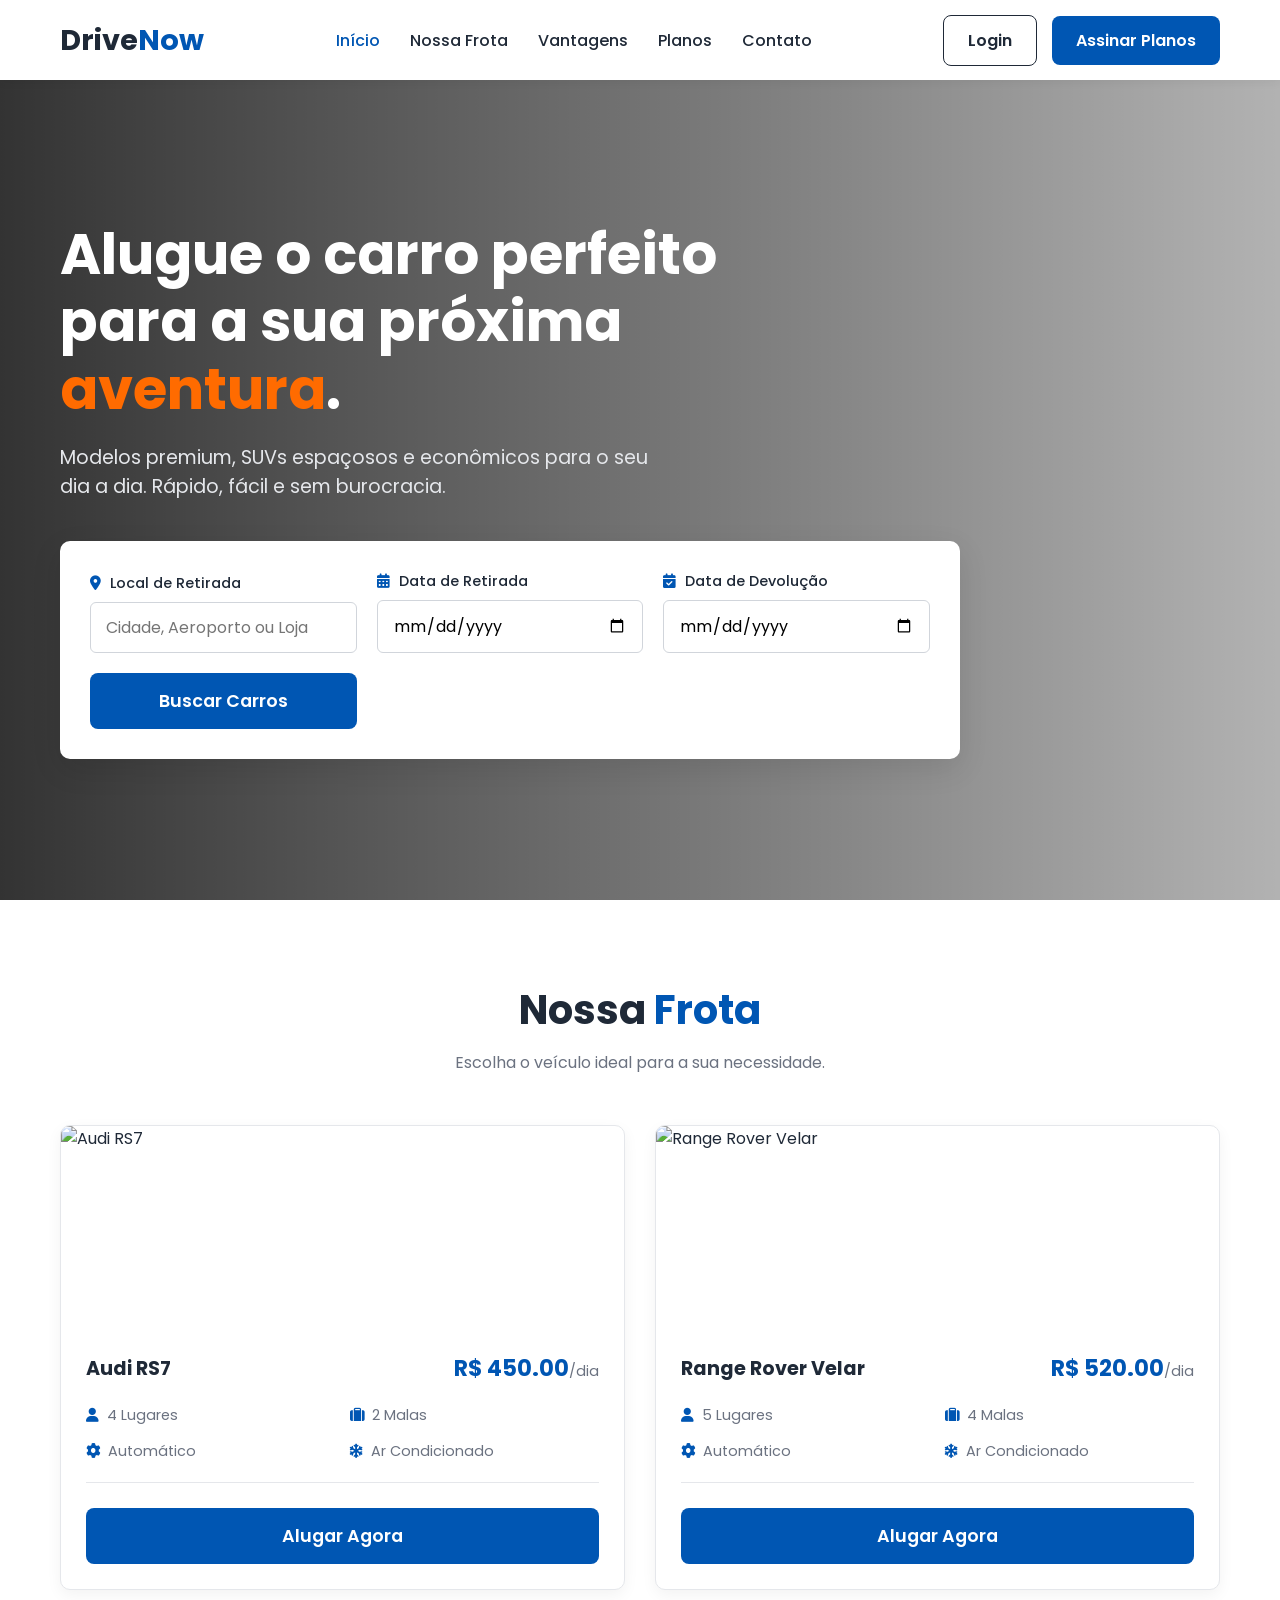
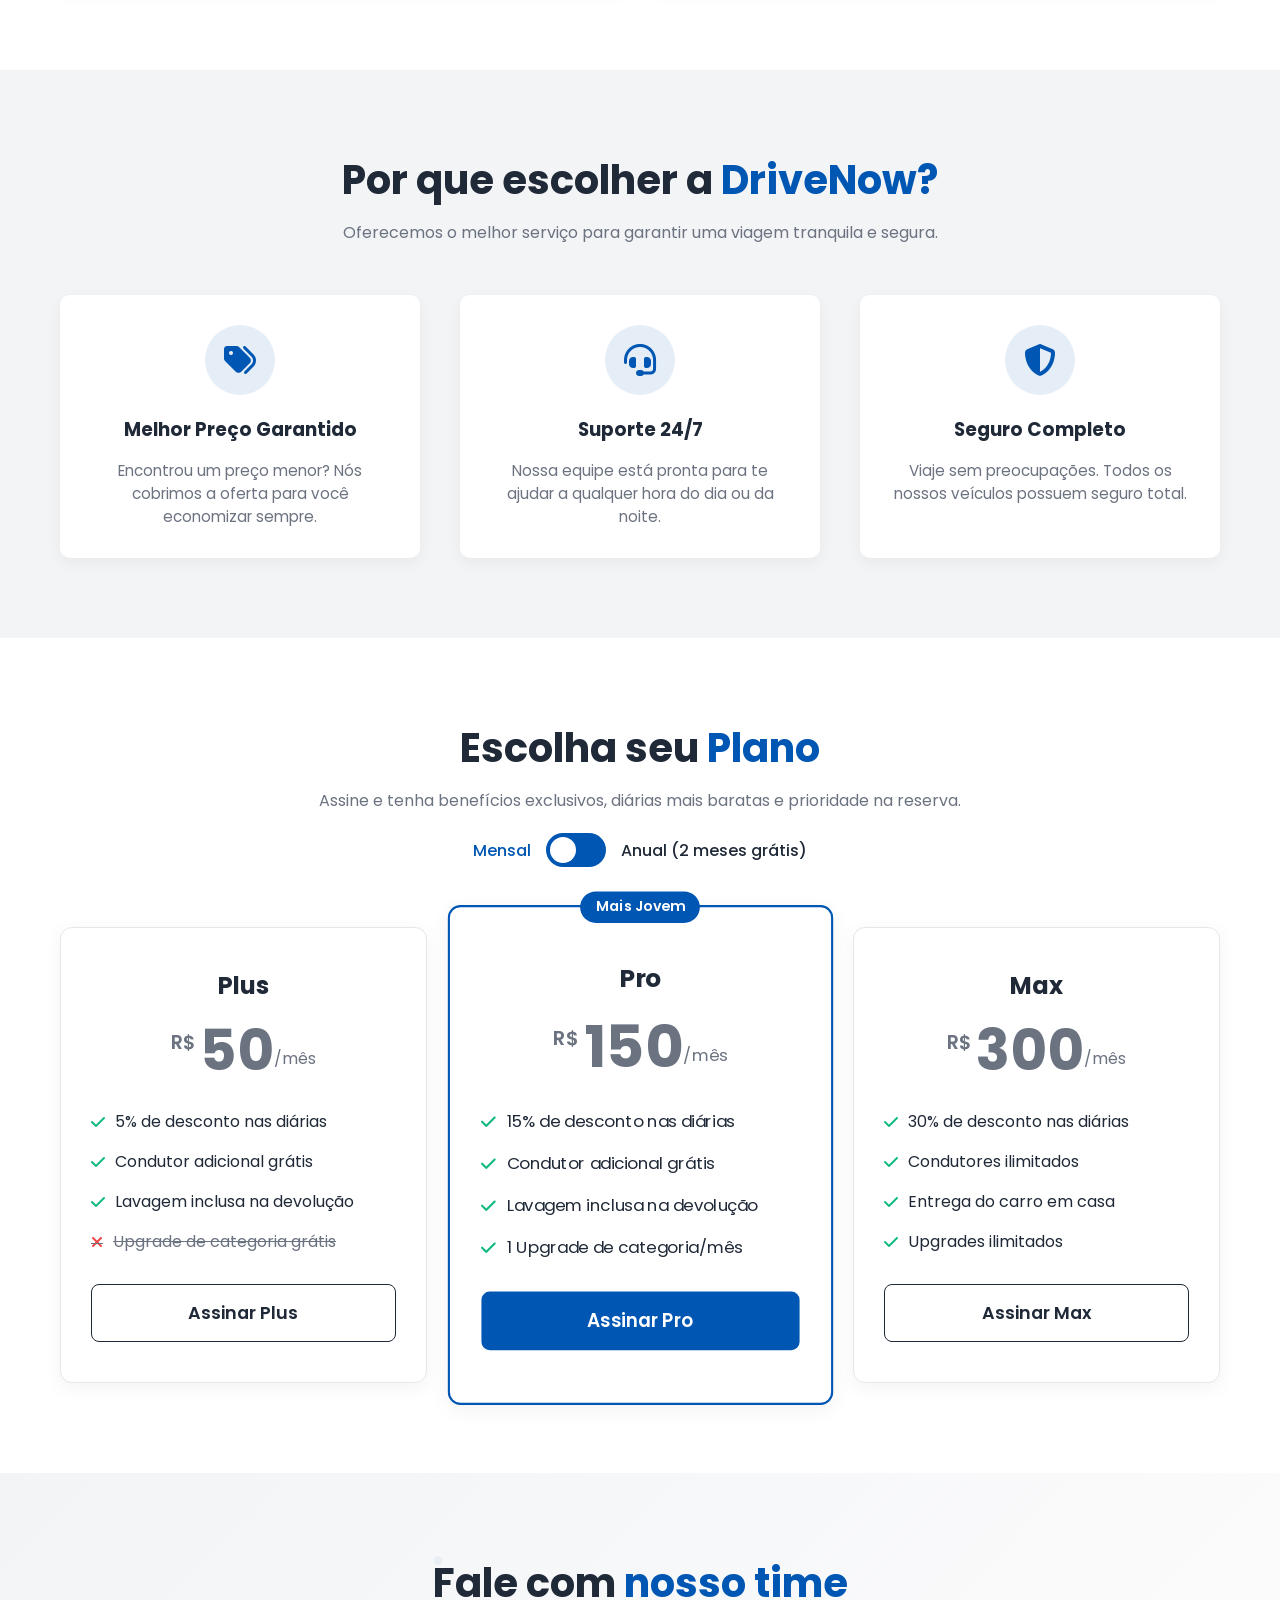
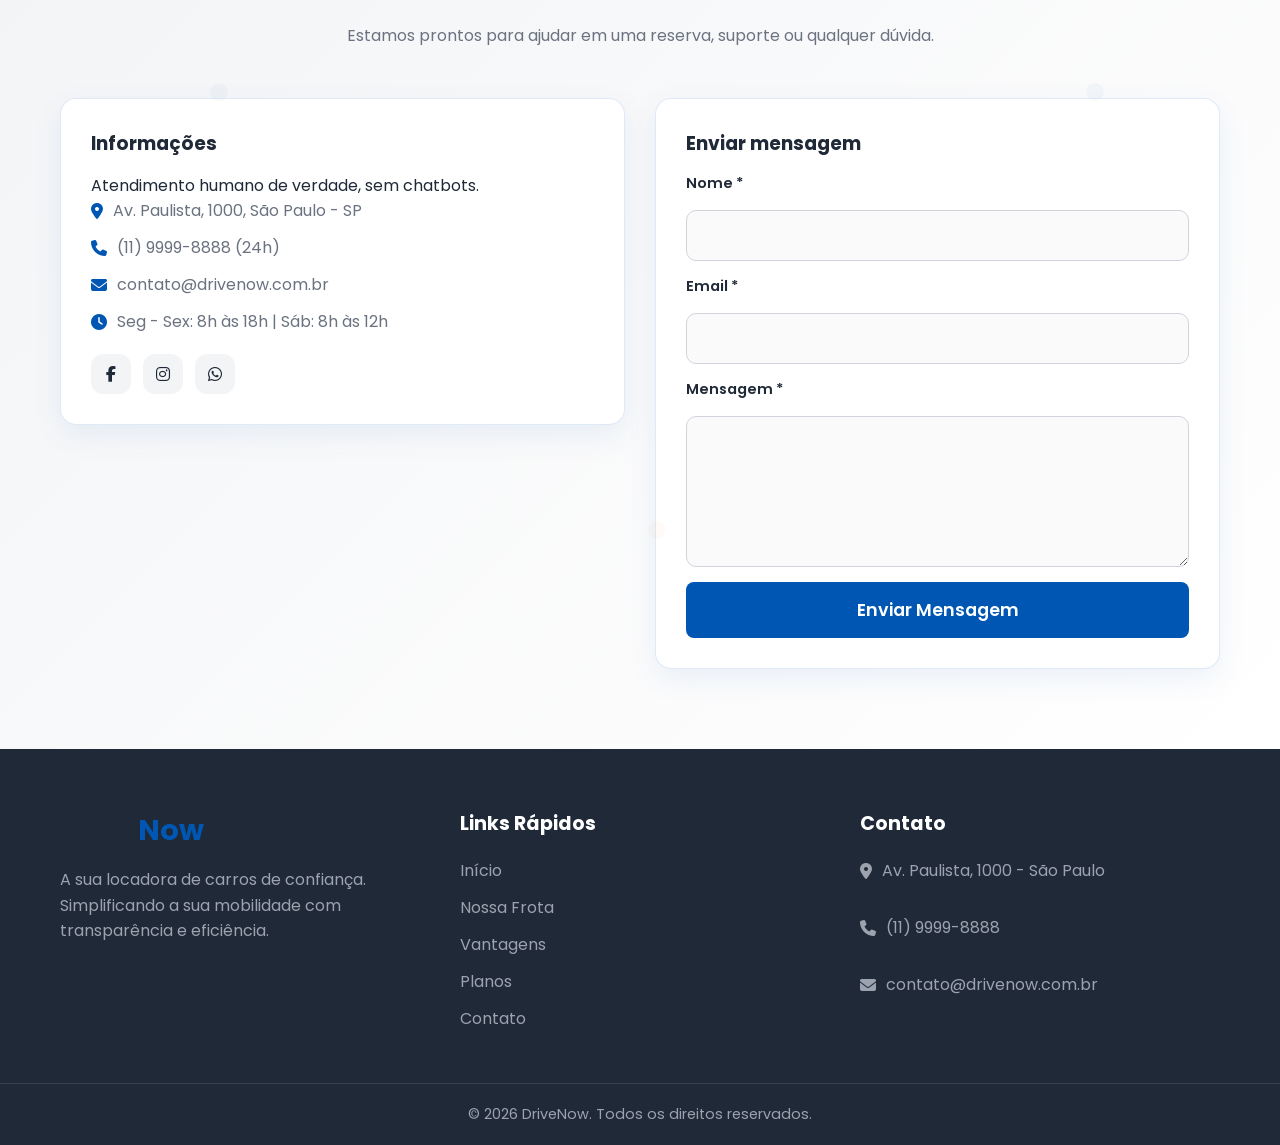
==== commit 3cc90d00: "Add files via upload" ====
--- a/frontend/index.html
+++ b/frontend/index.html
@@ -164,238 +164,51 @@
         </div>
     </section>
 
-    <!-- SEÇÃO CONTATO MODERNA -->
+    <!-- SEÇÃO CONTATO SIMPLES, MODERNA E RESPONSIVA -->
     <section id="contato" class="contact-section section-padding">
         <div class="container">
             <div class="section-title">
-                <h2>Entre em <span>Contato</span></h2>
-                <p>Tire suas dúvidas ou faça sua reserva. Estamos aqui para ajudar!</p>
-            </div>
-
-            <div class="contact-container">
-                <!-- Informações de Contato -->
-                <div class="contact-info">
-                    <div class="info-card">
-                        <div class="info-icon">
-                            <i class="fas fa-map-marker-alt"></i>
+                <h2>Fale com <span>nosso time</span></h2>
+                <p>Estamos prontos para ajudar em uma reserva, suporte ou qualquer dúvida.</p>
+            </div>
+
+            <div class="contact-simple-grid">
+                <div class="contact-details-card">
+                    <h3>Informações</h3>
+                    <p>Atendimento humano de verdade, sem chatbots.</p>
+
+                    <ul class="contact-list">
+                        <li><i class="fas fa-map-marker-alt"></i> Av. Paulista, 1000, São Paulo - SP</li>
+                        <li><i class="fas fa-phone"></i> (11) 9999-8888 (24h)</li>
+                        <li><i class="fas fa-envelope"></i> contato@drivenow.com.br</li>
+                        <li><i class="fas fa-clock"></i> Seg - Sex: 8h às 18h | Sáb: 8h às 12h</li>
+                    </ul>
+
+                    <div class="contact-socials">
+                        <a href="#" aria-label="Facebook"><i class="fab fa-facebook-f"></i></a>
+                        <a href="#" aria-label="Instagram"><i class="fab fa-instagram"></i></a>
+                        <a href="#" aria-label="WhatsApp"><i class="fab fa-whatsapp"></i></a>
+                    </div>
+                </div>
+
+                <div class="contact-form-card">
+                    <h3>Enviar mensagem</h3>
+                    <form id="contact-form" class="contact-form">
+                        <div class="form-group">
+                            <label for="contact-name">Nome *</label>
+                            <input type="text" id="contact-name" name="name" required>
                         </div>
-                        <div class="info-content">
-                            <h3>Localização</h3>
-                            <p>Av. Paulista, 1000<br>São Paulo - SP<br>CEP: 01310-100</p>
-                            <a href="#" class="info-link">Ver no mapa <i class="fas fa-external-link-alt"></i></a>
+                        <div class="form-group">
+                            <label for="contact-email">Email *</label>
+                            <input type="email" id="contact-email" name="email" required>
                         </div>
-                    </div>
-
-                    <div class="info-card">
-                        <div class="info-icon">
-                            <i class="fas fa-phone"></i>
-                        </div>
-                        <div class="info-content">
-                            <h3>Telefone</h3>
-                            <p>(11) 9999-8888<br>(11) 8888-7777</p>
-                            <p class="info-note">Atendimento 24h</p>
-                        </div>
-                    </div>
-
-                    <div class="info-card">
-                        <div class="info-icon">
-                            <i class="fas fa-envelope"></i>
-                        </div>
-                        <div class="info-content">
-                            <h3>Email</h3>
-                            <p>contato@drivenow.com.br<br>suporte@drivenow.com.br</p>
-                            <p class="info-note">Resposta em até 2h</p>
-                        </div>
-                    </div>
-
-                    <div class="info-card">
-                        <div class="info-icon">
-                            <i class="fas fa-clock"></i>
-                        </div>
-                        <div class="info-content">
-                            <h3>Horário de Funcionamento</h3>
-                            <div class="schedule">
-                                <div class="schedule-item">
-                                    <span class="day">Segunda - Sexta</span>
-                                    <span class="hours">8:00 - 18:00</span>
-                                </div>
-                                <div class="schedule-item">
-                                    <span class="day">Sábado</span>
-                                    <span class="hours">8:00 - 12:00</span>
-                                </div>
-                                <div class="schedule-item">
-                                    <span class="day">Domingo</span>
-                                    <span class="hours">Fechado</span>
-                                </div>
-                            </div>
-                        </div>
-                    </div>
-
-                    <!-- Redes Sociais -->
-                    <div class="social-card">
-                        <h3>Siga-nos</h3>
-                        <div class="social-links">
-                            <a href="#" class="social-link facebook" aria-label="Facebook">
-                                <i class="fab fa-facebook-f"></i>
-                            </a>
-                            <a href="#" class="social-link instagram" aria-label="Instagram">
-                                <i class="fab fa-instagram"></i>
-                            </a>
-                            <a href="#" class="social-link twitter" aria-label="Twitter">
-                                <i class="fab fa-twitter"></i>
-                            </a>
-                            <a href="#" class="social-link linkedin" aria-label="LinkedIn">
-                                <i class="fab fa-linkedin-in"></i>
-                            </a>
-                            <a href="#" class="social-link whatsapp" aria-label="WhatsApp">
-                                <i class="fab fa-whatsapp"></i>
-                            </a>
-                        </div>
-                    </div>
-                </div>
-
-                <!-- Formulário de Contato -->
-                <div class="contact-form-container">
-                    <div class="form-header">
-                        <h3>Envie sua Mensagem</h3>
-                        <p>Preencha o formulário abaixo e entraremos em contato em breve.</p>
-                    </div>
-
-                    <form id="contact-form" class="contact-form">
-                        <div class="form-row">
-                            <div class="form-group">
-                                <label for="contact-name">Nome Completo *</label>
-                                <input type="text" id="contact-name" name="name" required>
-                                <div class="input-icon">
-                                    <i class="fas fa-user"></i>
-                                </div>
-                            </div>
-                            <div class="form-group">
-                                <label for="contact-email">Email *</label>
-                                <input type="email" id="contact-email" name="email" required>
-                                <div class="input-icon">
-                                    <i class="fas fa-envelope"></i>
-                                </div>
-                            </div>
-                        </div>
-
-                        <div class="form-row">
-                            <div class="form-group">
-                                <label for="contact-phone">Telefone</label>
-                                <input type="tel" id="contact-phone" name="phone">
-                                <div class="input-icon">
-                                    <i class="fas fa-phone"></i>
-                                </div>
-                            </div>
-                            <div class="form-group">
-                                <label for="contact-subject">Assunto *</label>
-                                <select id="contact-subject" name="subject" required>
-                                    <option value="">Selecione um assunto</option>
-                                    <option value="reserva">Fazer Reserva</option>
-                                    <option value="informacao">Informações Gerais</option>
-                                    <option value="suporte">Suporte Técnico</option>
-                                    <option value="reclamacao">Reclamação</option>
-                                    <option value="elogio">Elogio</option>
-                                    <option value="outros">Outros</option>
-                                </select>
-                                <div class="input-icon">
-                                    <i class="fas fa-chevron-down"></i>
-                                </div>
-                            </div>
-                        </div>
-
                         <div class="form-group">
                             <label for="contact-message">Mensagem *</label>
-                            <textarea id="contact-message" name="message" rows="5" placeholder="Digite sua mensagem aqui..." required></textarea>
-                            <div class="input-icon textarea-icon">
-                                <i class="fas fa-comment"></i>
-                            </div>
+                            <textarea id="contact-message" name="message" rows="5" required></textarea>
                         </div>
-
-                        <div class="form-group checkbox-group">
-                            <label class="checkbox-label">
-                                <input type="checkbox" name="newsletter" id="newsletter">
-                                <span class="checkmark"></span>
-                                Quero receber novidades e promoções por email
-                            </label>
-                        </div>
-
-                        <button type="submit" class="btn btn-primary btn-block">
-                            <i class="fas fa-paper-plane"></i>
-                            Enviar Mensagem
-                        </button>
-
+                        <button type="submit" class="btn btn-primary btn-block">Enviar Mensagem</button>
                         <div id="form-status" class="form-status"></div>
                     </form>
-                </div>
-            </div>
-
-            <!-- Mapa -->
-            <div class="map-container">
-                <div class="map-header">
-                    <h3><i class="fas fa-map-marked-alt"></i> Nossa Localização</h3>
-                    <p>Venha nos visitar! Estamos localizados no coração da cidade.</p>
-                </div>
-                <div class="map-placeholder">
-                    <div class="map-content">
-                        <i class="fas fa-map-marker-alt"></i>
-                        <h4>DriveNow São Paulo</h4>
-                        <p>Av. Paulista, 1000 - São Paulo/SP</p>
-                        <div class="map-actions">
-                            <a href="#" class="btn btn-outline">
-                                <i class="fas fa-directions"></i> Como Chegar
-                            </a>
-                            <a href="#" class="btn btn-primary">
-                                <i class="fas fa-phone"></i> Ligar Agora
-                            </a>
-                        </div>
-                    </div>
-                </div>
-            </div>
-
-            <!-- FAQ Rápido -->
-            <div class="faq-section">
-                <h3>Perguntas Frequentes</h3>
-                <div class="faq-grid">
-                    <div class="faq-item">
-                        <div class="faq-question">
-                            <i class="fas fa-question-circle"></i>
-                            <span>Como faço para reservar um carro?</span>
-                        </div>
-                        <div class="faq-answer">
-                            <p>Você pode fazer sua reserva online através do nosso site ou aplicativo, ou ligar diretamente para nossa central de atendimento.</p>
-                        </div>
-                    </div>
-
-                    <div class="faq-item">
-                        <div class="faq-question">
-                            <i class="fas fa-question-circle"></i>
-                            <span>Quais documentos são necessários?</span>
-                        </div>
-                        <div class="faq-answer">
-                            <p>CNH válida (mínimo 2 anos), comprovante de endereço e cartão de crédito. Para estrangeiros, passaporte válido.</p>
-                        </div>
-                    </div>
-
-                    <div class="faq-item">
-                        <div class="faq-question">
-                            <i class="fas fa-question-circle"></i>
-                            <span>O seguro está incluído?</span>
-                        </div>
-                        <div class="faq-answer">
-                            <p>Sim, todos os nossos veículos possuem seguro básico incluído. Oferecemos também opções de seguro adicional.</p>
-                        </div>
-                    </div>
-
-                    <div class="faq-item">
-                        <div class="faq-question">
-                            <i class="fas fa-question-circle"></i>
-                            <span>Posso cancelar minha reserva?</span>
-                        </div>
-                        <div class="faq-answer">
-                            <p>Sim, cancelamentos podem ser feitos até 24h antes da retirada sem cobrança de taxa.</p>
-                        </div>
-                    </div>
                 </div>
             </div>
         </div>
--- a/frontend/style.css
+++ b/frontend/style.css
@@ -1501,6 +1501,111 @@
     margin: 0;
 }
 
+/* Estilo simples e moderno para a nova seção de contato */
+.contact-simple-grid {
+    display: grid;
+    grid-template-columns: 1fr 1fr;
+    gap: 30px;
+    align-items: start;
+}
+
+.contact-details-card,
+.contact-form-card {
+    background: var(--white);
+    border-radius: 16px;
+    box-shadow: 0 10px 30px rgba(0, 86, 179, 0.08);
+    border: 1px solid rgba(0, 86, 179, 0.12);
+    padding: 30px;
+}
+
+.contact-details-card h3,
+.contact-form-card h3 {
+    color: var(--text-dark);
+    margin-bottom: 15px;
+}
+
+.contact-list {
+    list-style: none;
+    padding: 0;
+    margin: 0;
+    display: grid;
+    gap: 12px;
+}
+
+.contact-list li {
+    display: flex;
+    gap: 10px;
+    color: var(--text-light);
+    align-items: center;
+}
+
+.contact-list i {
+    color: var(--primary-color);
+}
+
+.contact-socials {
+    margin-top: 20px;
+    display: flex;
+    align-items: center;
+    gap: 12px;
+}
+
+.contact-socials a {
+    width: 40px;
+    height: 40px;
+    border-radius: 12px;
+    background: var(--bg-light);
+    color: var(--text-dark);
+    display: flex;
+    align-items: center;
+    justify-content: center;
+    transition: var(--transition);
+}
+
+.contact-socials a:hover {
+    background: var(--primary-color);
+    color: var(--white);
+    transform: translateY(-2px);
+}
+
+.contact-form .form-group {
+    margin-bottom: 15px;
+}
+
+.contact-form label {
+    display: block;
+    margin-bottom: 8px;
+    font-weight: 600;
+    color: var(--text-dark);
+}
+
+.contact-form input,
+.contact-form textarea {
+    width: 100%;
+    padding: 12px 14px;
+    border: 1px solid #d1d5db;
+    border-radius: 10px;
+    font-size: 1rem;
+    transition: var(--transition);
+}
+
+.contact-form input:focus,
+.contact-form textarea:focus {
+    outline: none;
+    border-color: var(--primary-color);
+    box-shadow: 0 0 0 3px rgba(0, 86, 179, 0.1);
+}
+
+.contact-form button {
+    margin-top: 5px;
+}
+
+@media (max-width: 992px) {
+    .contact-simple-grid {
+        grid-template-columns: 1fr;
+    }
+}
+
 /* Responsividade */
 @media (max-width: 992px) {
     .contact-container {
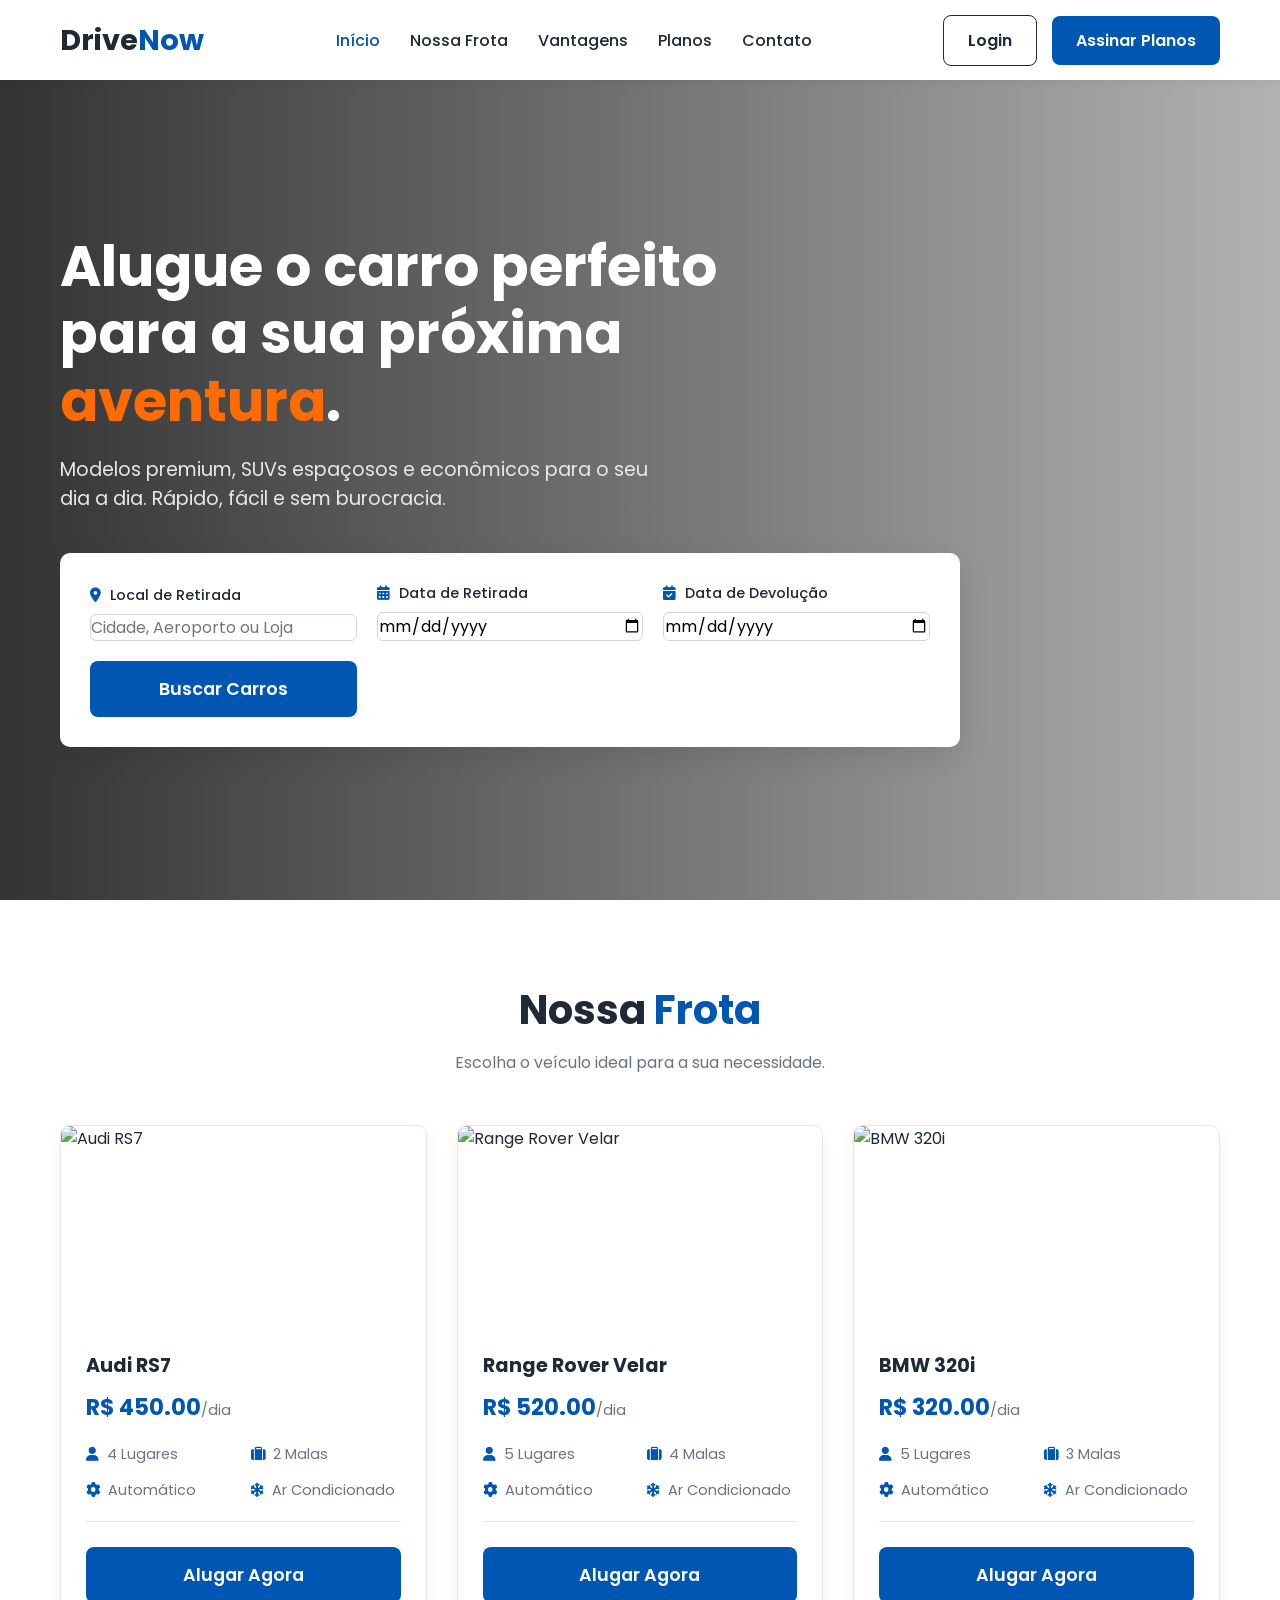
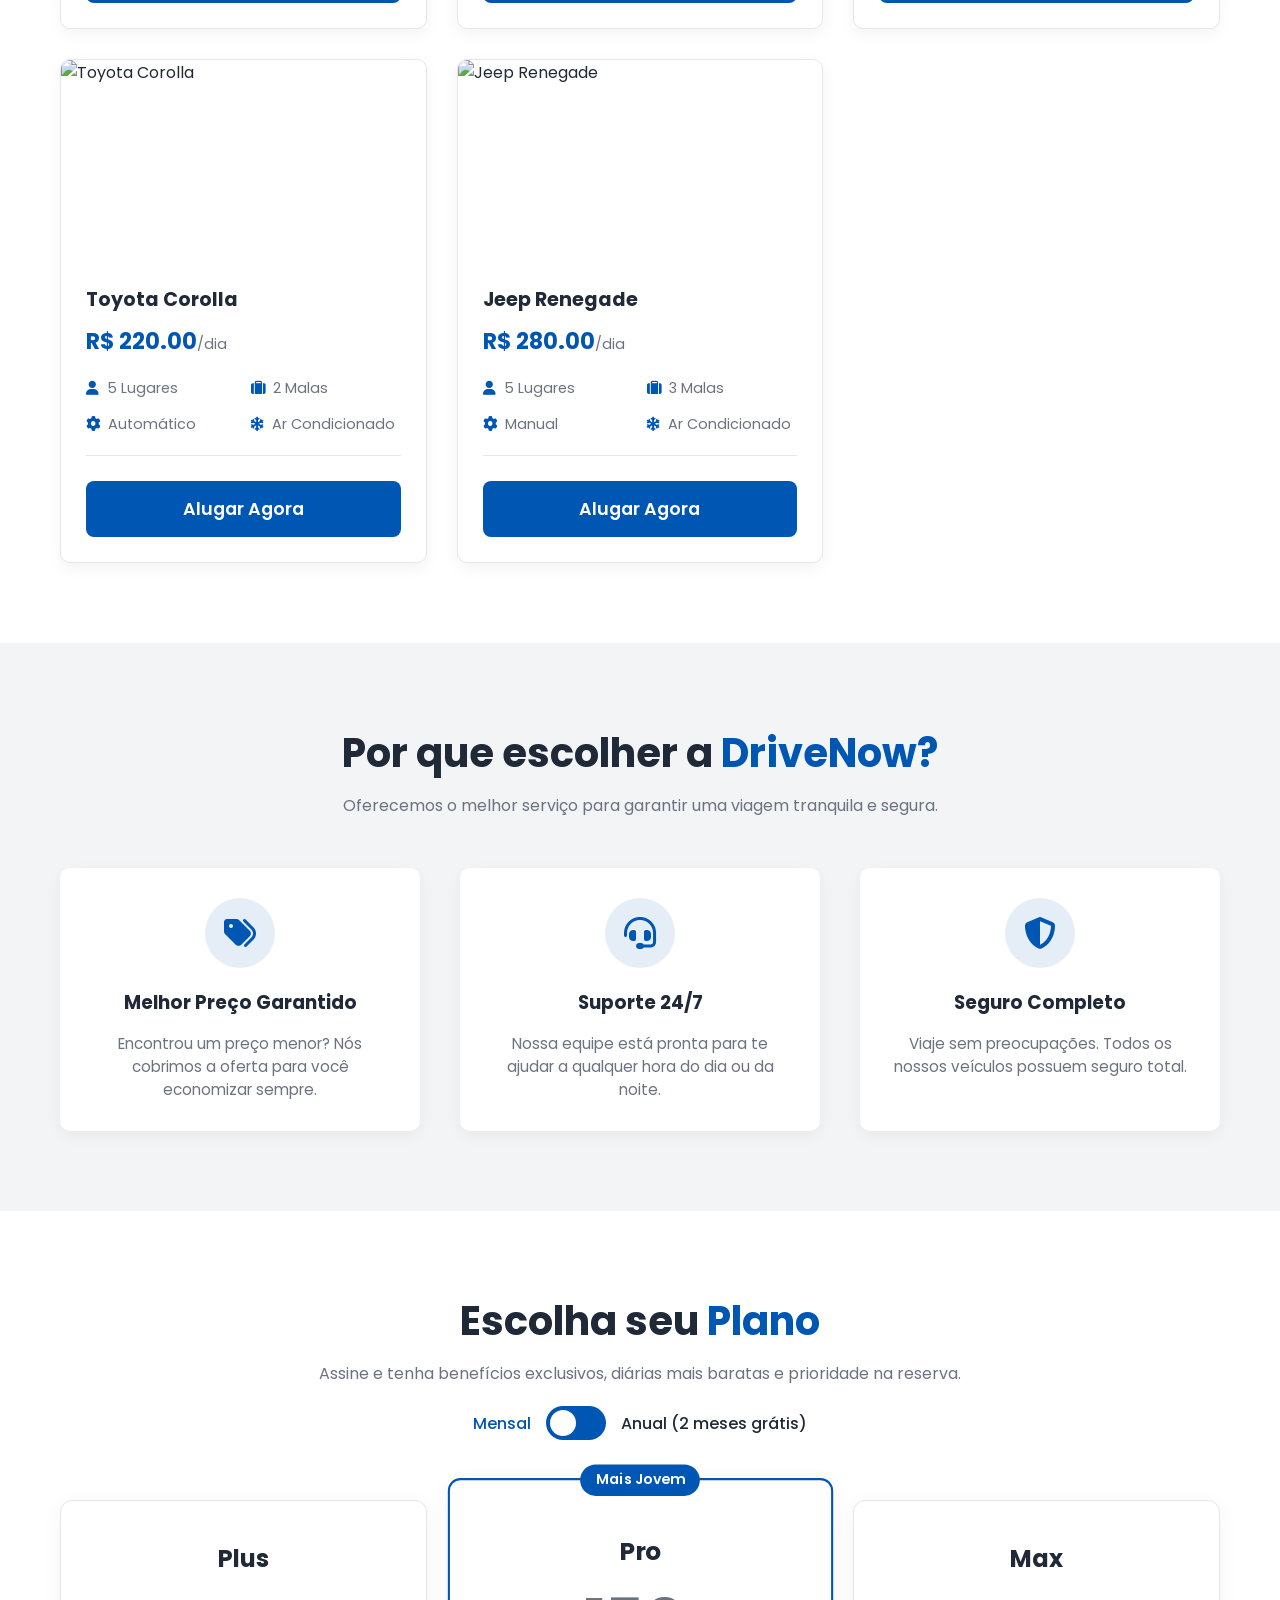
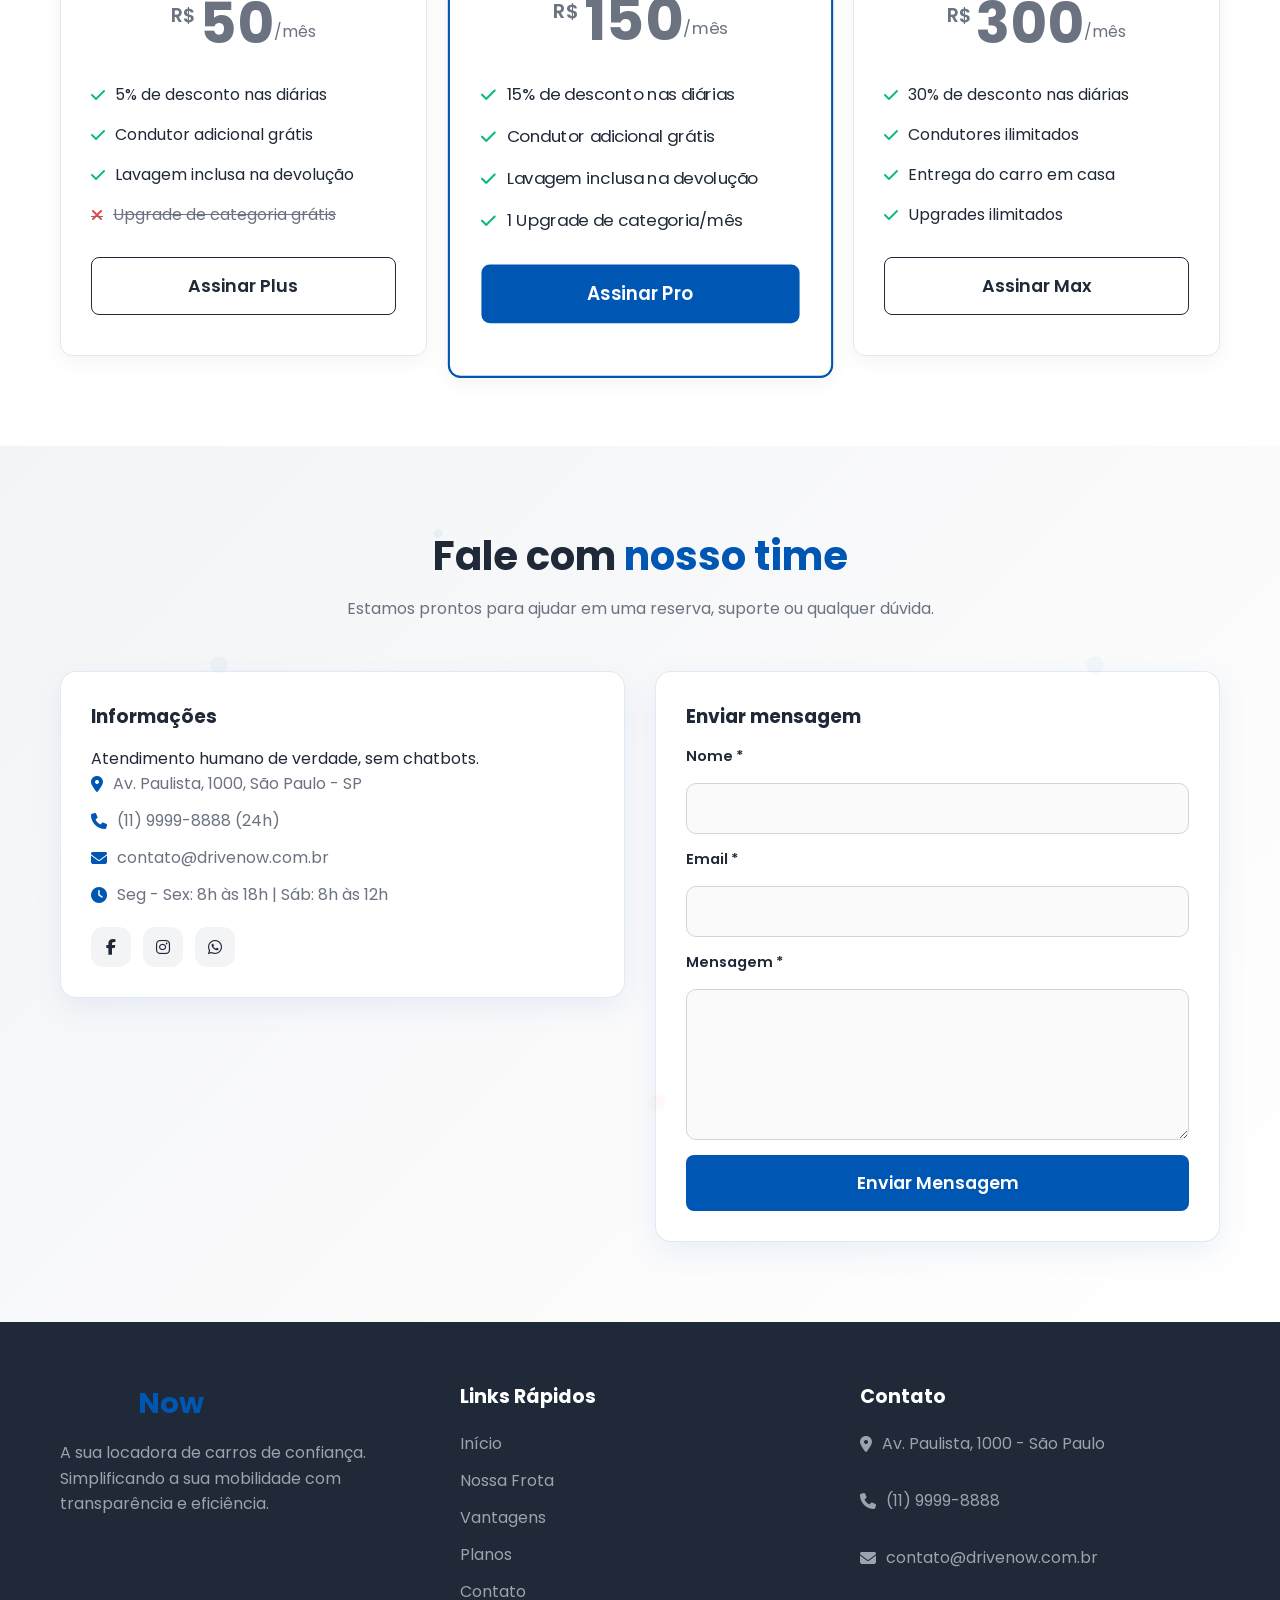
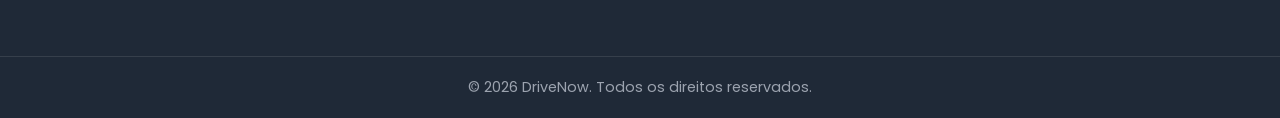
==== commit a77ec876: "Add files via upload" ====
--- a/frontend/index.html
+++ b/frontend/index.html
@@ -19,6 +19,8 @@
                     <li><a href="#frota">Nossa Frota</a></li>
                     <li><a href="#vantagens">Vantagens</a></li>
                     <li><a href="#planos">Planos</a></li> <li><a href="#contato">Contato</a></li>
+                    <li class="mobile-only"><a href="login.html">Login</a></li>
+                    <li class="mobile-only"><a href="#planos">Assinar Plano</a></li>
                 </ul>
             </nav>
             <div class="header-actions" id="auth-container">
--- a/frontend/style.css
+++ b/frontend/style.css
@@ -129,6 +129,10 @@
     transition: var(--transition);
 }
 
+.mobile-only {
+    display: none;
+}
+
 .nav-links a:hover, .nav-links a.active {
     color: var(--primary-color);
 }
@@ -214,7 +218,6 @@
 }
 
 .form-group input {
-    padding: 12px 15px;
     border: 1px solid #d1d5db;
     border-radius: 6px;
     font-size: 1rem;
@@ -338,6 +341,43 @@
 
 .car-features i {
     color: var(--primary-color);
+}
+
+/* Ajustes para alinhamento e mobile */
+.car-header {
+    flex-wrap: wrap;
+    gap: 10px;
+}
+
+.car-header h3 {
+    flex: 1 1 100%;
+}
+
+.car-header .price {
+    margin-left: 0;
+}
+
+@media (max-width: 768px) {
+    .car-features {
+        grid-template-columns: 1fr;
+    }
+
+    .car-card {
+        text-align: center;
+    }
+
+    .car-info {
+        padding: 20px;
+    }
+
+    .car-header {
+        flex-direction: column;
+        align-items: center;
+    }
+
+    .price {
+        margin-top: 8px;
+    }
 }
 
 /* Vantagens */
@@ -510,6 +550,13 @@
 
     .header-actions .btn { display: none; }
 
+    .mobile-only { display: list-item; }
+
+    .mobile-only a {
+        font-weight: 600;
+        color: var(--text-dark);
+    }
+
     .hero {
         margin-top: 80px;
         height: auto;
@@ -544,7 +591,7 @@
         gap: 15px;
     }
 
-    .form-group input {
+    .form-group input:not(.input-icon input) {
         font-size: 16px; /* Previne zoom no iOS */
         padding: 14px 15px;
     }
@@ -620,7 +667,7 @@
         margin: 0 10px;
     }
 
-    .form-group input {
+    .form-group input:not(.input-icon input) {
         padding: 12px;
         font-size: 16px;
     }
@@ -675,120 +722,185 @@
    ESTILOS DA TELA DE LOGIN
 ========================================= */
 .login-page {
-    background: linear-gradient(135deg, rgba(0, 86, 179, 0.9), rgba(0, 0, 0, 0.8)), url('https://images.unsplash.com/photo-1449965408869-eaa3f722e40d?auto=format&fit=crop&q=80&w=1920') no-repeat center center/cover;
-    height: 100vh;
-    display: flex;
+    min-height: 100vh;
+    background: linear-gradient(135deg, rgba(0, 86, 179, 0.8) 0%, rgba(0, 61, 130, 0.8) 100%), url('https://images.unsplash.com/photo-1558618666-fcd25c85cd64?auto=format&fit=crop&w=1920&q=80') no-repeat center center/cover;
+    display: flex;
+    align-items: center;
     justify-content: center;
-    align-items: center;
-}
-
-.login-wrapper {
+    font-family: 'Poppins', sans-serif;
+}
+
+.login-container {
     width: 100%;
-    max-width: 450px;
+    max-width: 400px;
     padding: 20px;
 }
 
 .login-card {
-    background-color: var(--white);
-    padding: 40px;
-    border-radius: 12px;
-    box-shadow: 0 15px 35px rgba(0,0,0,0.2);
-}
-
-.login-header {
+    background: white;
+    border-radius: 16px;
+    box-shadow: 0 20px 40px rgba(0, 0, 0, 0.1);
+    padding: 40px 32px;
     text-align: center;
-    margin-bottom: 30px;
-}
-
-.login-header .logo {
+}
+
+.login-header h1 {
+    font-size: 2.5rem;
+    font-weight: 700;
+    color: #0056b3;
+    margin-bottom: 8px;
+}
+
+.login-header h1 span {
+    color: #ff6b35;
+}
+
+.login-header p {
+    color: #666;
+    font-size: 1rem;
+    margin-bottom: 32px;
+}
+
+.login-form {
+    width: 100%;
+}
+
+.input-group {
+    margin-bottom: 24px;
+    text-align: left;
+}
+
+.input-group label {
     display: block;
-    font-size: 2.2rem;
-    margin-bottom: 10px;
-}
-
-.login-header p {
-    color: var(--text-light);
+    font-weight: 500;
+    color: #333;
+    margin-bottom: 8px;
     font-size: 0.95rem;
 }
 
-.auth-form .form-group {
-    margin-bottom: 20px;
-}
-
-.auth-form label {
-    display: block;
-    margin-bottom: 8px;
+.input-group input {
+    width: 100%;
+    padding: 16px;
+    border: 2px solid #e1e5e9;
+    border-radius: 8px;
+    font-size: 1rem;
+    transition: all 0.3s ease;
+    box-sizing: border-box;
+    font-family: inherit;
+}
+
+.input-group input:focus {
+    outline: none;
+    border-color: #0056b3;
+    box-shadow: 0 0 0 3px rgba(0, 86, 179, 0.1);
+}
+
+.input-group input::placeholder {
+    color: #aaa;
+}
+
+.form-options {
+    display: flex;
+    justify-content: space-between;
+    align-items: center;
+    margin-bottom: 32px;
+    font-size: 0.9rem;
+}
+
+.remember-me {
+    display: flex;
+    align-items: center;
+    gap: 8px;
+    color: #666;
+    cursor: pointer;
+}
+
+.remember-me input[type="checkbox"] {
+    width: 16px;
+    height: 16px;
+    accent-color: #0056b3;
+}
+
+.form-options a {
+    color: #0056b3;
+    text-decoration: none;
     font-weight: 500;
 }
 
-.input-icon {
-    position: relative;
-}
-
-.input-icon i {
-    position: absolute;
-    top: 50%;
-    left: 15px;
-    transform: translateY(-50%);
-    color: var(--text-light);
-}
-
-.input-icon input {
+.form-options a:hover {
+    text-decoration: underline;
+}
+
+.btn-login {
     width: 100%;
-    padding: 12px 15px 12px 45px;
-    border: 1px solid #d1d5db;
-    border-radius: 6px;
+    background: linear-gradient(135deg, #0056b3 0%, #003d82 100%);
+    color: white;
+    border: none;
+    padding: 16px;
+    border-radius: 8px;
     font-size: 1rem;
-    transition: var(--transition);
-    outline: none;
-}
-
-.input-icon input:focus {
-    border-color: var(--primary-color);
-    box-shadow: 0 0 0 3px rgba(0, 86, 179, 0.1);
-}
-
-.form-options {
-    display: flex;
-    justify-content: space-between;
-    align-items: center;
-    margin-bottom: 25px;
+    font-weight: 600;
+    cursor: pointer;
+    transition: all 0.3s ease;
+    font-family: inherit;
+    display: flex;
+    align-items: center;
+    justify-content: center;
+    gap: 8px;
+}
+
+.btn-login:hover {
+    transform: translateY(-2px);
+    box-shadow: 0 8px 20px rgba(0, 86, 179, 0.3);
+}
+
+.btn-login:active {
+    transform: translateY(0);
+}
+
+.btn-login i {
+    font-size: 1.1rem;
+}
+
+.register-link {
+    margin-top: 24px;
     font-size: 0.9rem;
-}
-
-.remember-me {
-    display: flex;
-    align-items: center;
-    gap: 8px;
-    cursor: pointer;
-    color: var(--text-light);
-}
-
-.forgot-password {
-    color: var(--primary-color);
+    color: #666;
+}
+
+.register-link a {
+    color: #0056b3;
+    text-decoration: none;
     font-weight: 500;
 }
 
-.forgot-password:hover {
+.register-link a:hover {
     text-decoration: underline;
 }
 
-.login-footer {
-    text-align: center;
-    margin-top: 25px;
-    padding-top: 20px;
-    border-top: 1px solid #e5e7eb;
-    font-size: 0.95rem;
-    color: var(--text-light);
-}
-
-.login-footer a {
-    color: var(--primary-color);
-    font-weight: 600;
-}
-
-.login-footer a:hover {
-    text-decoration: underline;
+/* Responsividade */
+@media (max-width: 480px) {
+    .login-container {
+        padding: 16px;
+    }
+
+    .login-card {
+        padding: 32px 24px;
+    }
+
+    .login-header h1 {
+        font-size: 2rem;
+    }
+
+    .input-group input {
+        padding: 14px;
+        font-size: 16px; /* Previne zoom no iOS */
+    }
+
+    .btn-login {
+        padding: 14px;
+        font-size: 16px;
+    }
 }
 
 /* =========================================
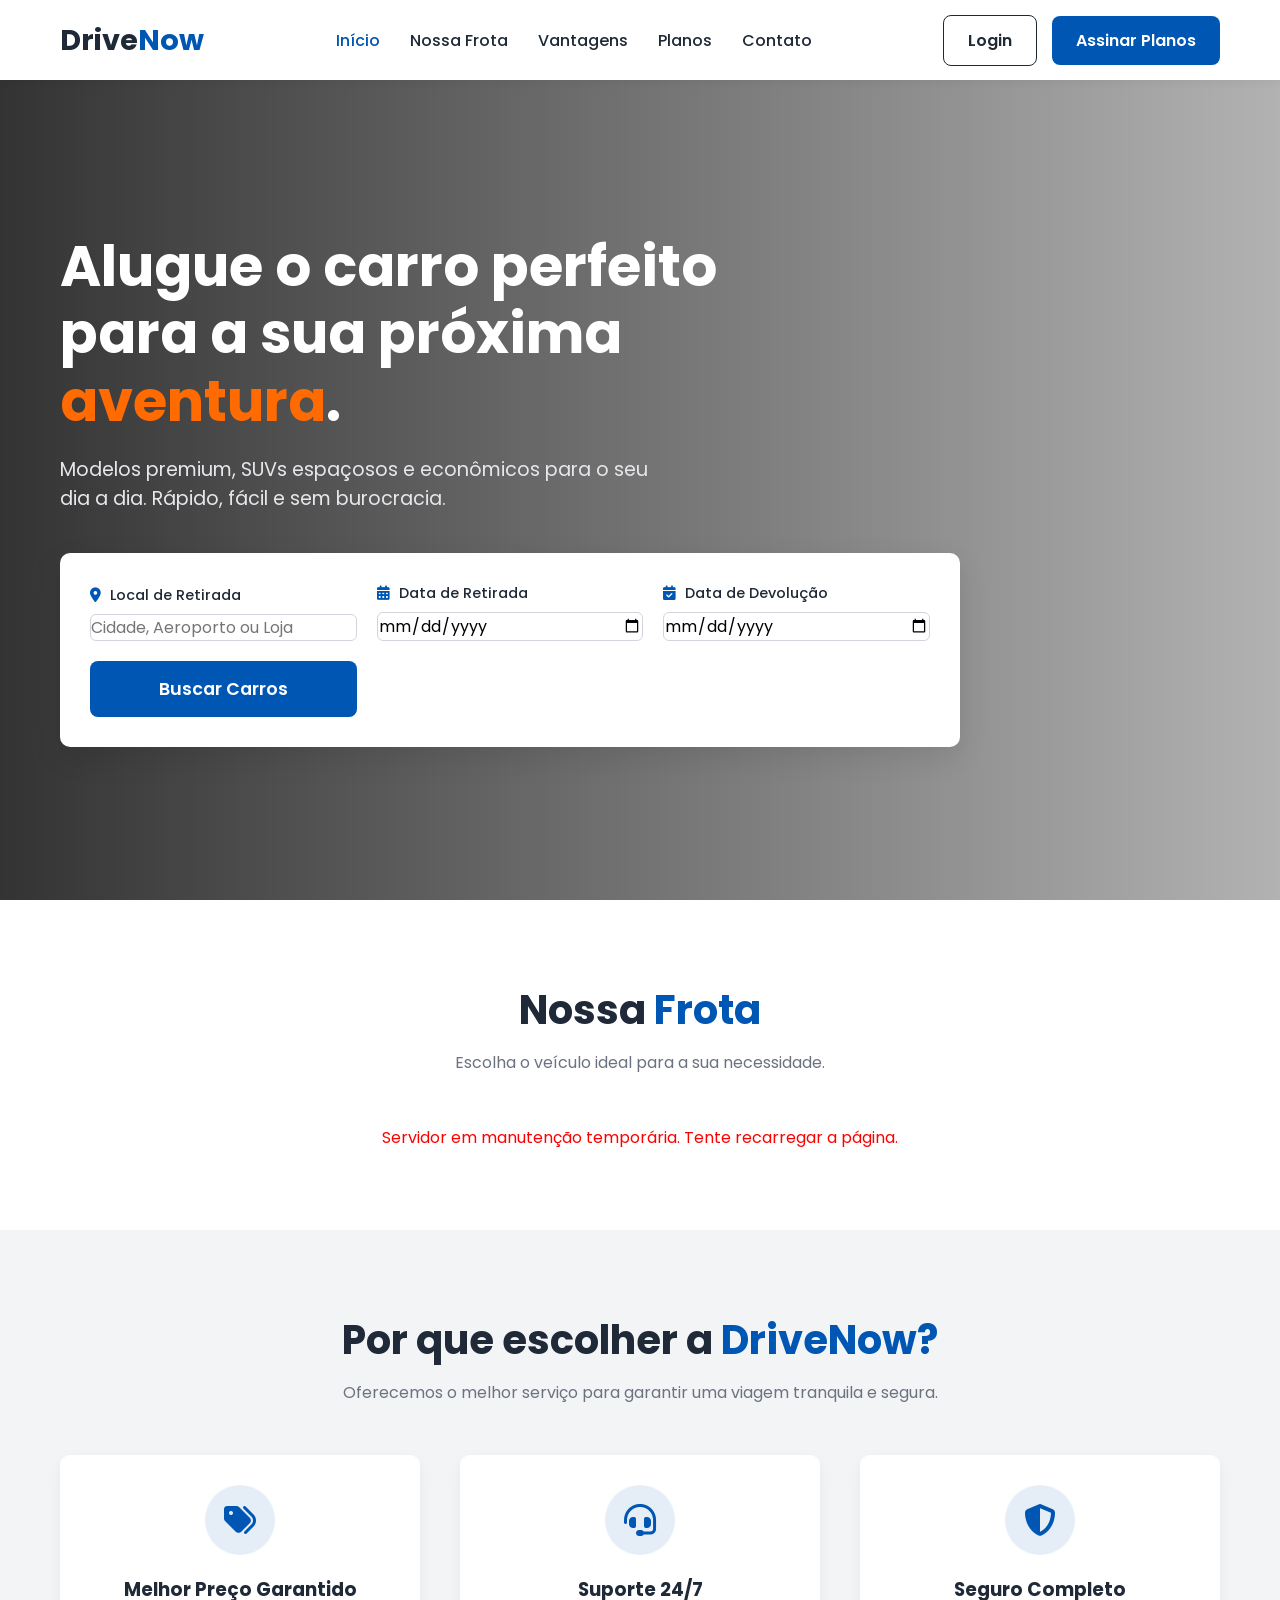
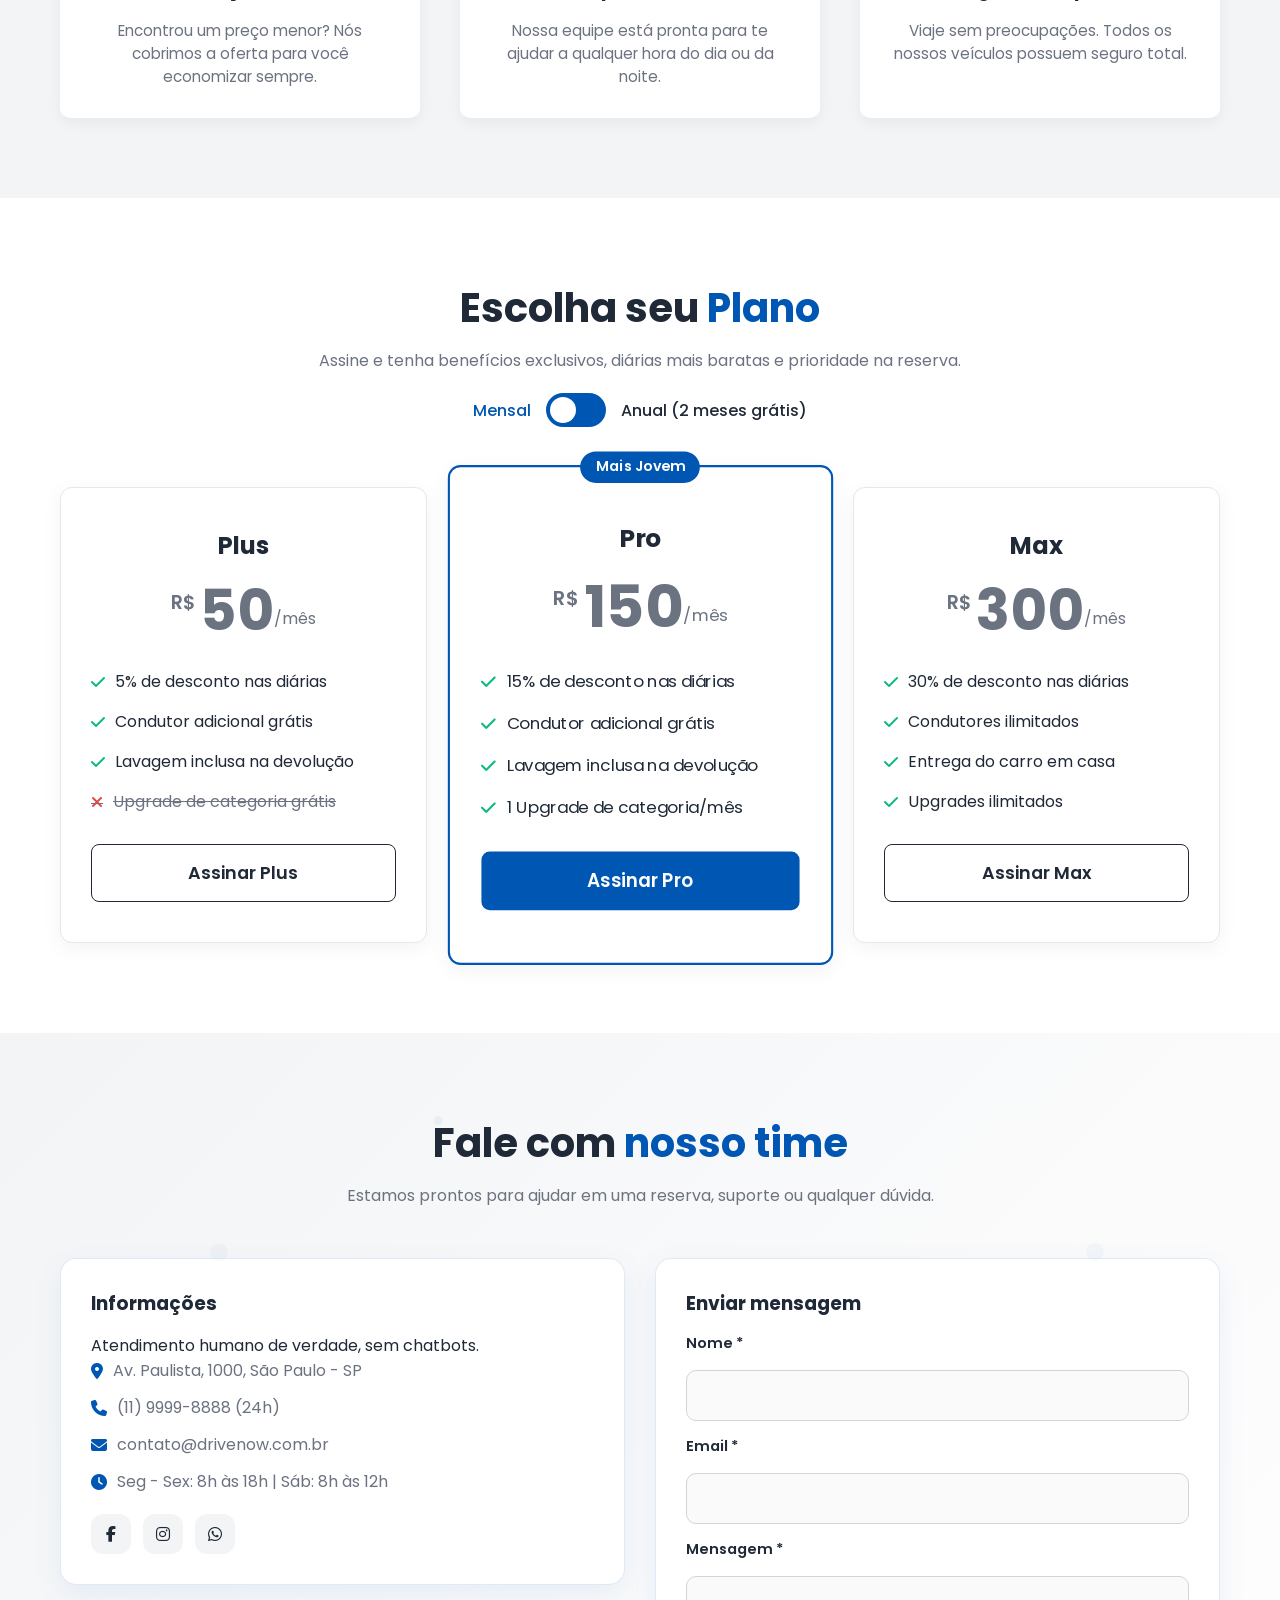
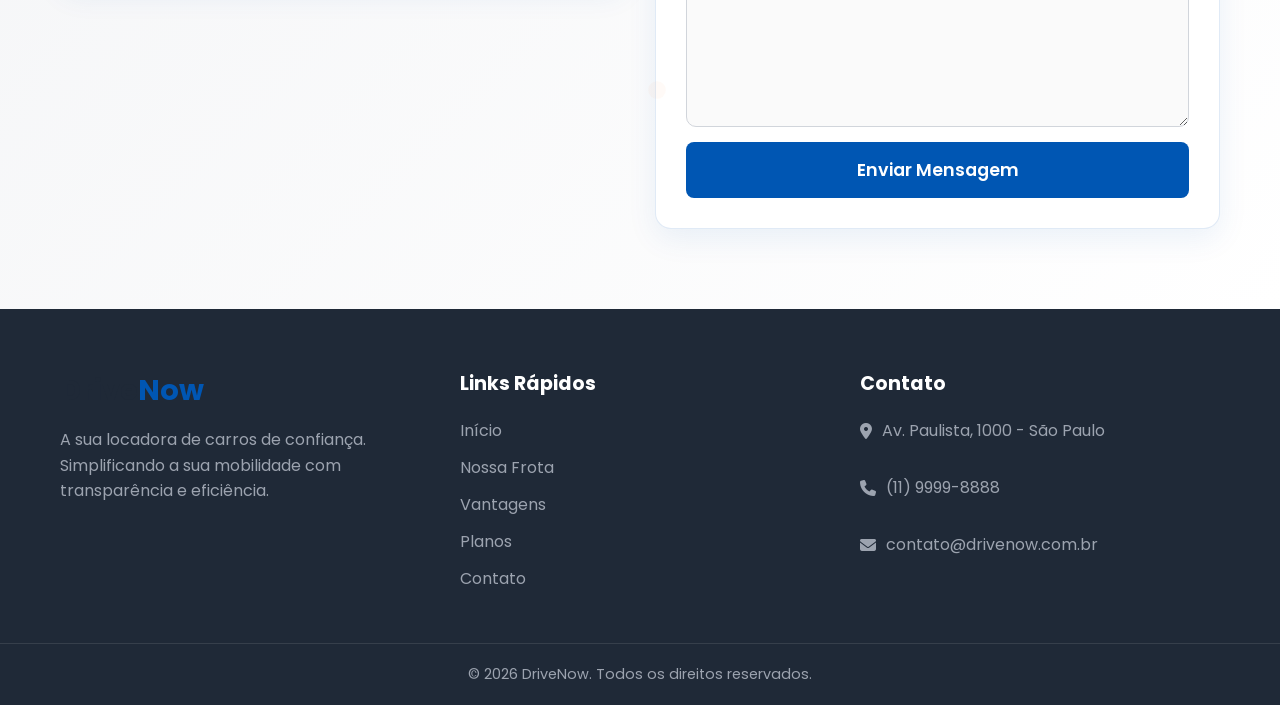
==== commit e263708a: "Add files via upload" ====
--- a/frontend/index.html
+++ b/frontend/index.html
@@ -246,6 +246,6 @@
         </div>
     </footer>
 
-    <script src="../frontend/script.js"></script>
+    <script src="script.js"></script>
 </body>
 </html>
--- a/frontend/style.css
+++ b/frontend/style.css
@@ -1817,4 +1817,58 @@
     .faq-answer {
         padding: 15px;
     }
+}
+
+/* =========================================
+   CORREÇÕES PARA O MOBILE
+========================================= */
+
+/* Garante que nenhum input passe do tamanho da tela */
+.form-group input {
+    width: 100%;
+    box-sizing: border-box; 
+}
+
+@media (max-width: 768px) {
+    /* Ajusta a caixa branca do formulário */
+    .booking-form-container {
+        padding: 20px;
+        width: 95%; 
+        align-items: center;/* Deixa uma margem lateral respiro */
+        margin: 0 auto; /* Centraliza na tela */
+        box-sizing: border-box;
+    }
+
+    /* Coloca os campos um embaixo do outro certinho */
+    .booking-form {
+        display: flex;
+        flex-direction: column;
+        align-items: center;
+        gap: 15px;
+        width: 100%;
+    }
+    
+    /* Força o botão do menu a aparecer e sempre ser clicável */
+    .menu-toggle {
+        display: flex !important; 
+        align-items: center;
+        justify-content: center;
+        width: 45px;
+        height: 45px;
+        position: relative;
+        z-index: 99999; /* Camada mais alta possível */
+        cursor: pointer;
+        pointer-events: auto; /* Garante que pode ser clicado */
+    }
+
+    /* Impede que o próprio ícone "roube" ou bloqueie o clique */
+    .menu-toggle i {
+        pointer-events: none; 
+        font-size: 1.5rem;
+    }
+
+    /* Garante que o menu aberto fique por cima da tela preta */
+    .nav-links {
+        z-index: 99998; 
+    }
 }
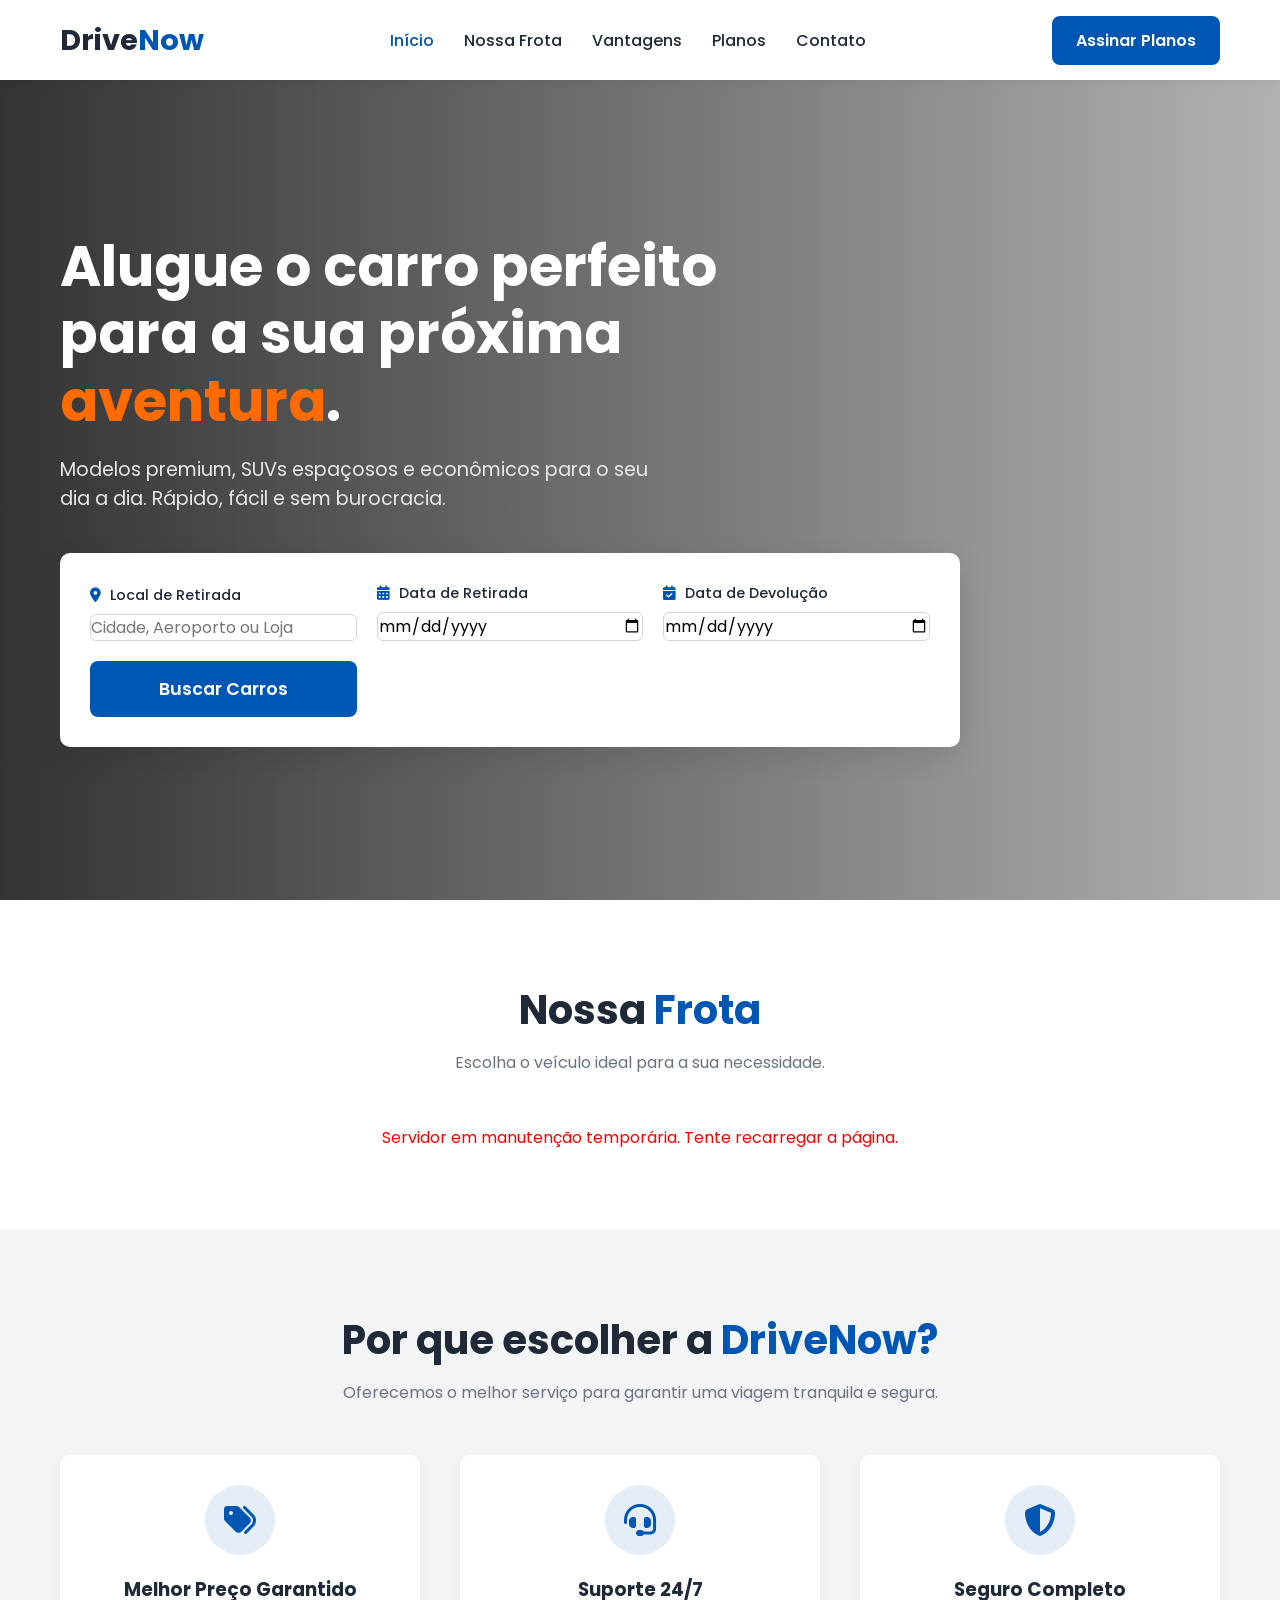
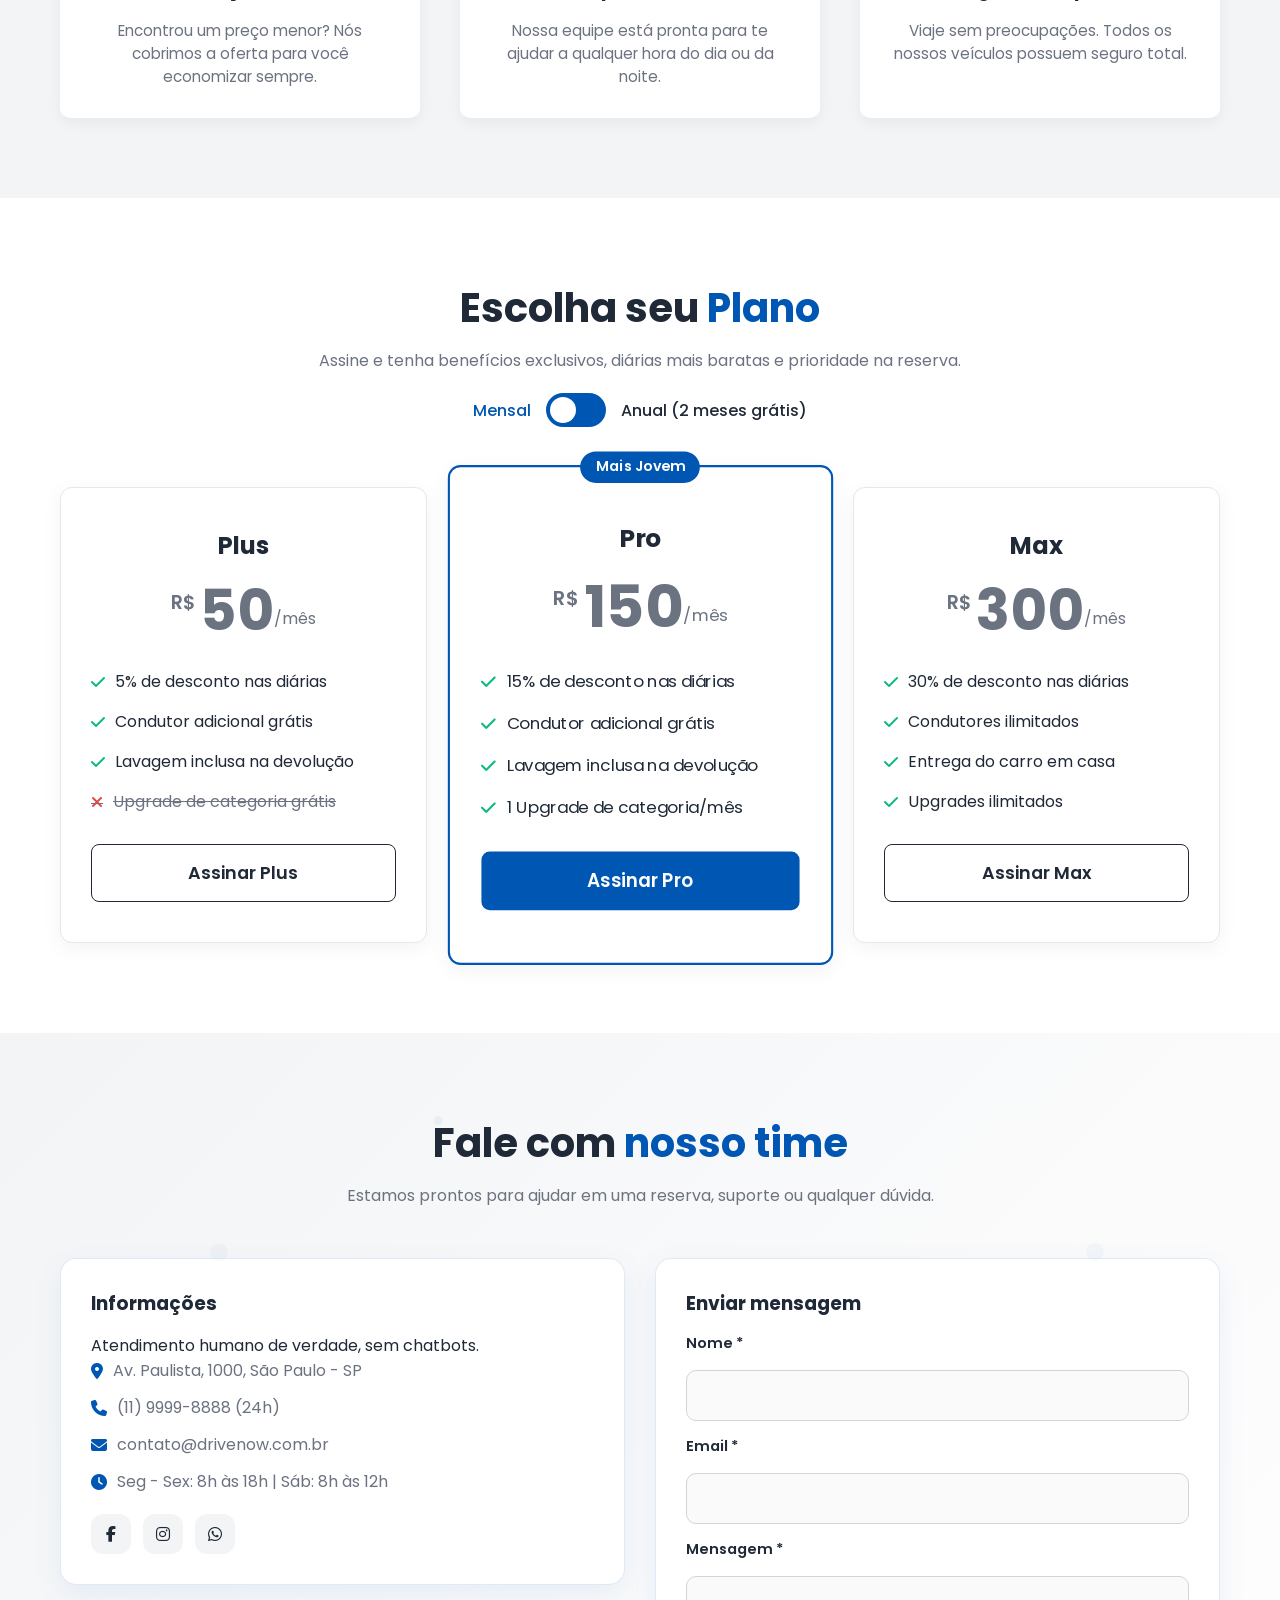
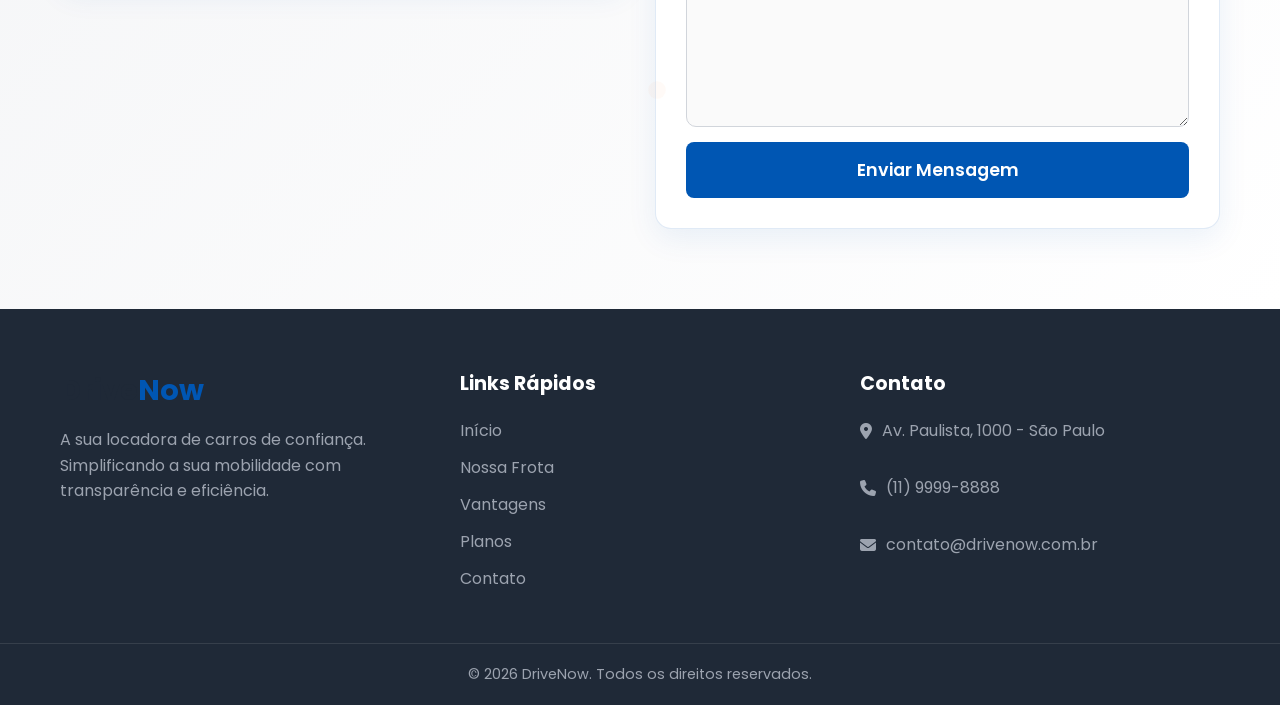
==== commit 49bdf4af: "Add files via upload" ====
--- a/frontend/index.html
+++ b/frontend/index.html
@@ -18,13 +18,12 @@
                     <li><a href="#home" class="active">Início</a></li>
                     <li><a href="#frota">Nossa Frota</a></li>
                     <li><a href="#vantagens">Vantagens</a></li>
-                    <li><a href="#planos">Planos</a></li> <li><a href="#contato">Contato</a></li>
-                    <li class="mobile-only"><a href="login.html">Login</a></li>
+                    <li><a href="#planos">Planos</a></li> 
+                    <li><a href="#contato">Contato</a></li>
                     <li class="mobile-only"><a href="#planos">Assinar Plano</a></li>
                 </ul>
             </nav>
             <div class="header-actions" id="auth-container">
-                <a href="login.html" class="btn btn-outline">Login</a>
                 <a href="#planos" class="btn btn-primary">Assinar Planos</a>
                 <div class="menu-toggle"><i class="fas fa-bars"></i></div>
             </div>
@@ -166,7 +165,6 @@
         </div>
     </section>
 
-    <!-- SEÇÃO CONTATO SIMPLES, MODERNA E RESPONSIVA -->
     <section id="contato" class="contact-section section-padding">
         <div class="container">
             <div class="section-title">
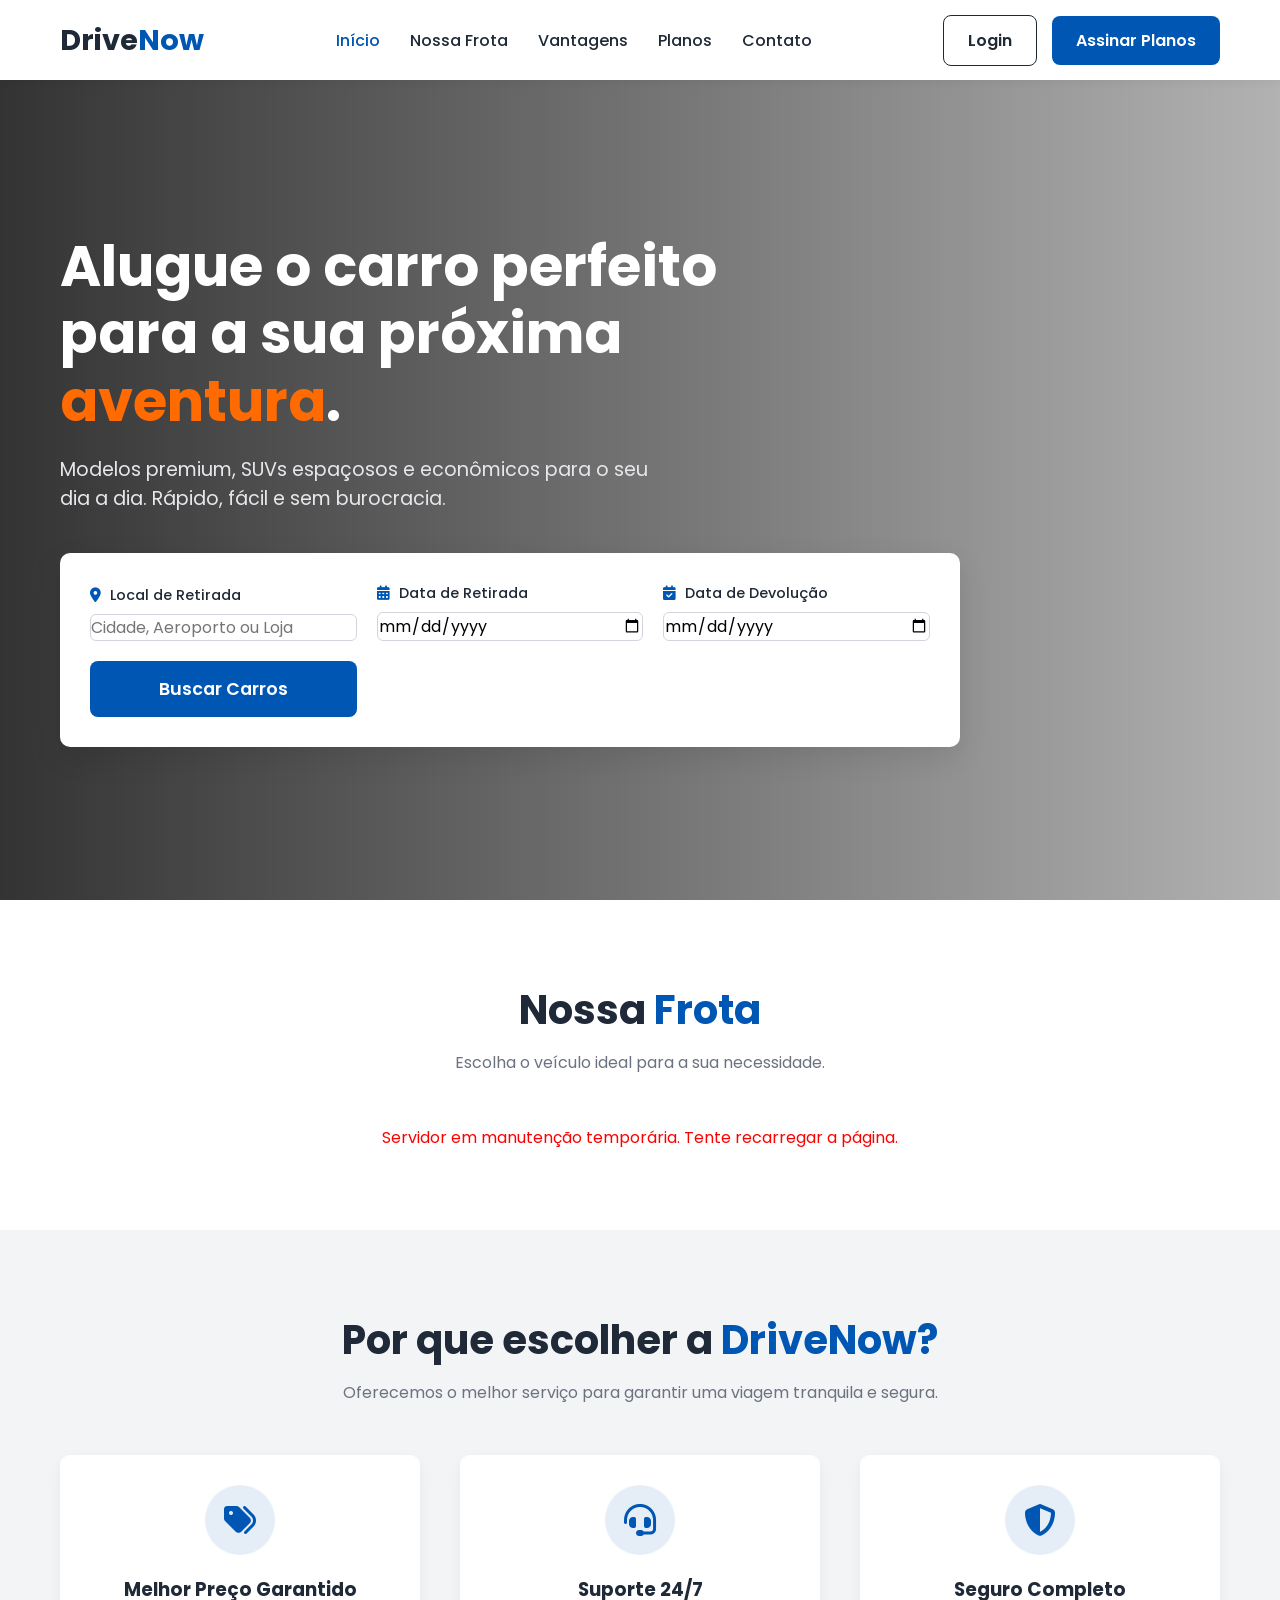
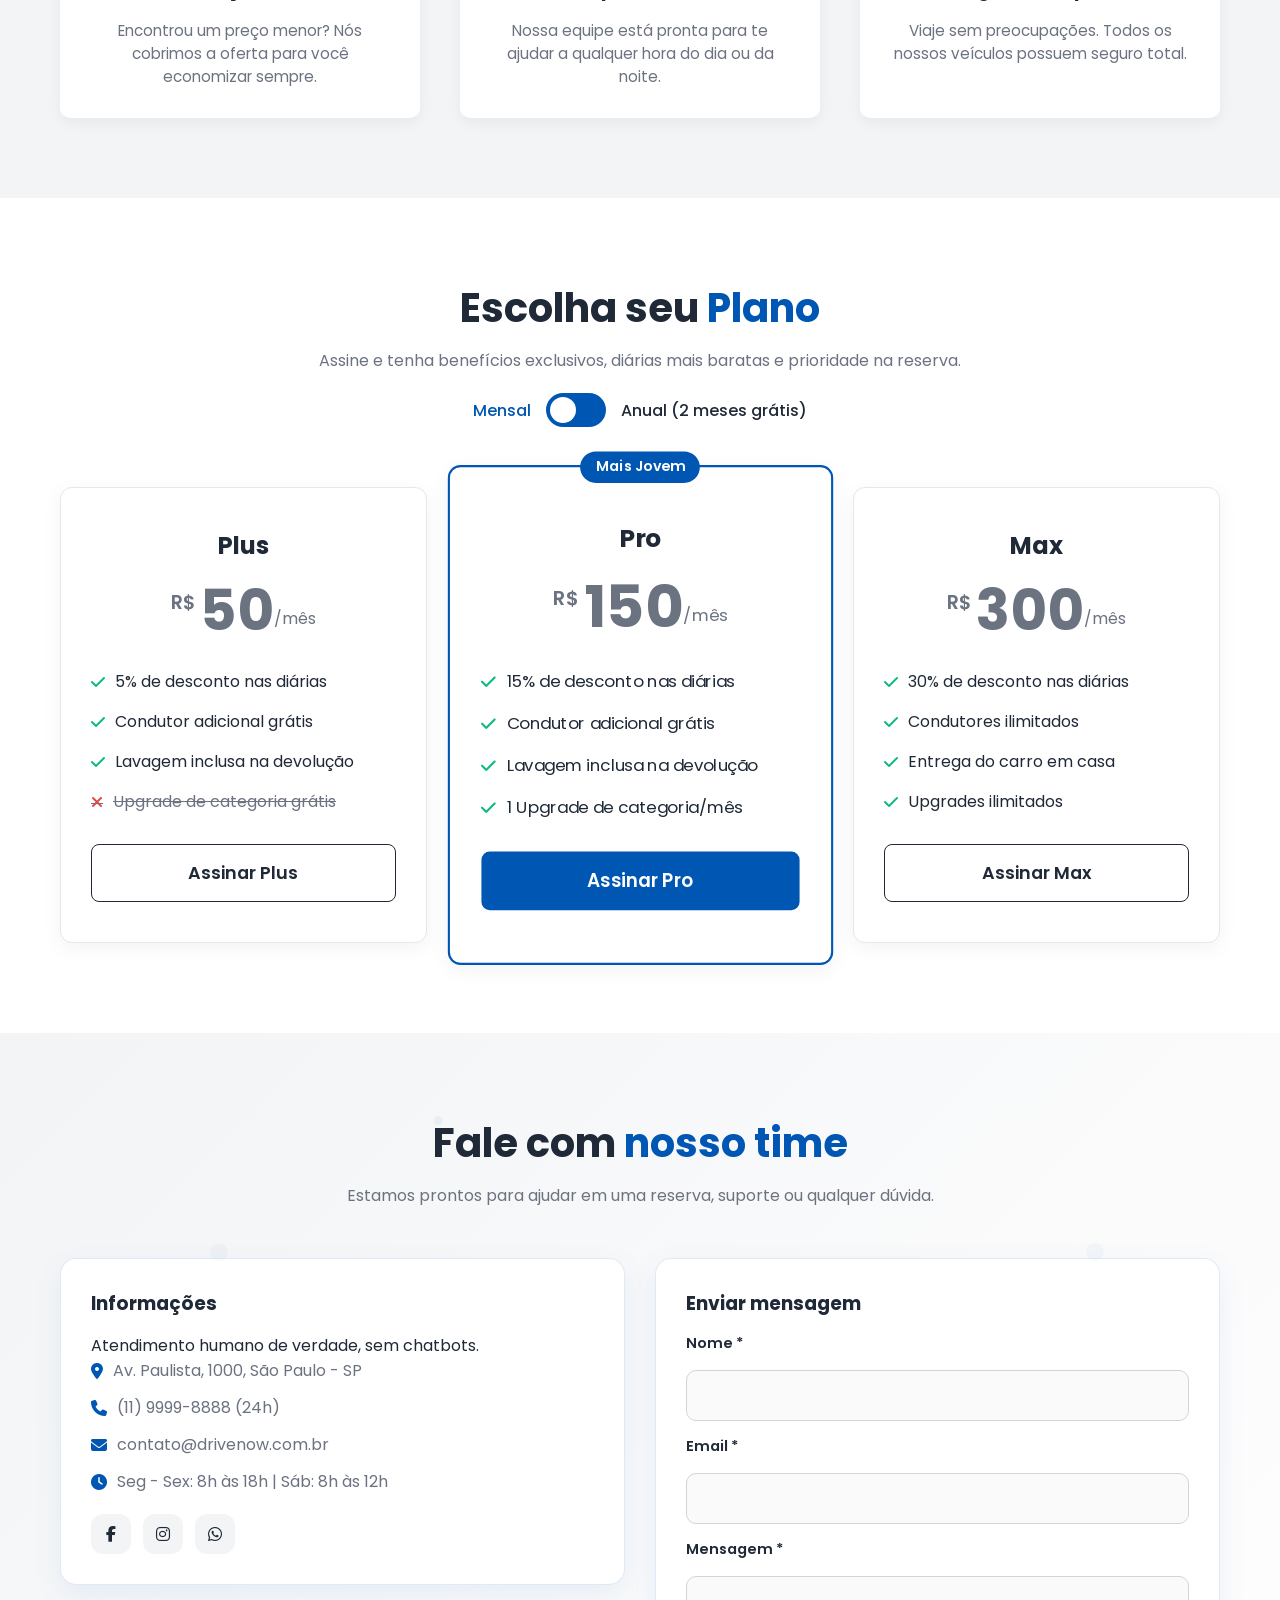
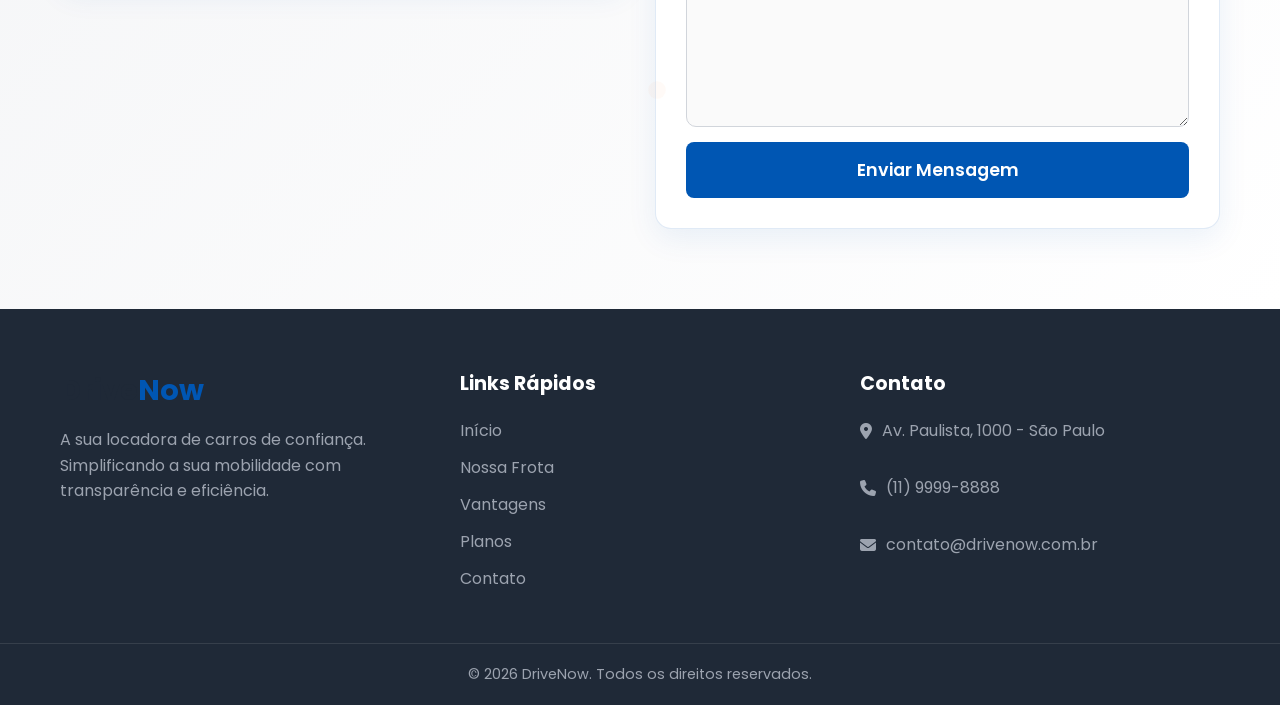
==== commit 56ff7338: "Add files via upload" ====
--- a/frontend/index.html
+++ b/frontend/index.html
@@ -20,10 +20,12 @@
                     <li><a href="#vantagens">Vantagens</a></li>
                     <li><a href="#planos">Planos</a></li> 
                     <li><a href="#contato">Contato</a></li>
+                    <li class="mobile-only"><a href="login.html">Login</a></li>
                     <li class="mobile-only"><a href="#planos">Assinar Plano</a></li>
                 </ul>
             </nav>
             <div class="header-actions" id="auth-container">
+                <a href="login.html" class="btn btn-outline">Login</a>
                 <a href="#planos" class="btn btn-primary">Assinar Planos</a>
                 <div class="menu-toggle"><i class="fas fa-bars"></i></div>
             </div>
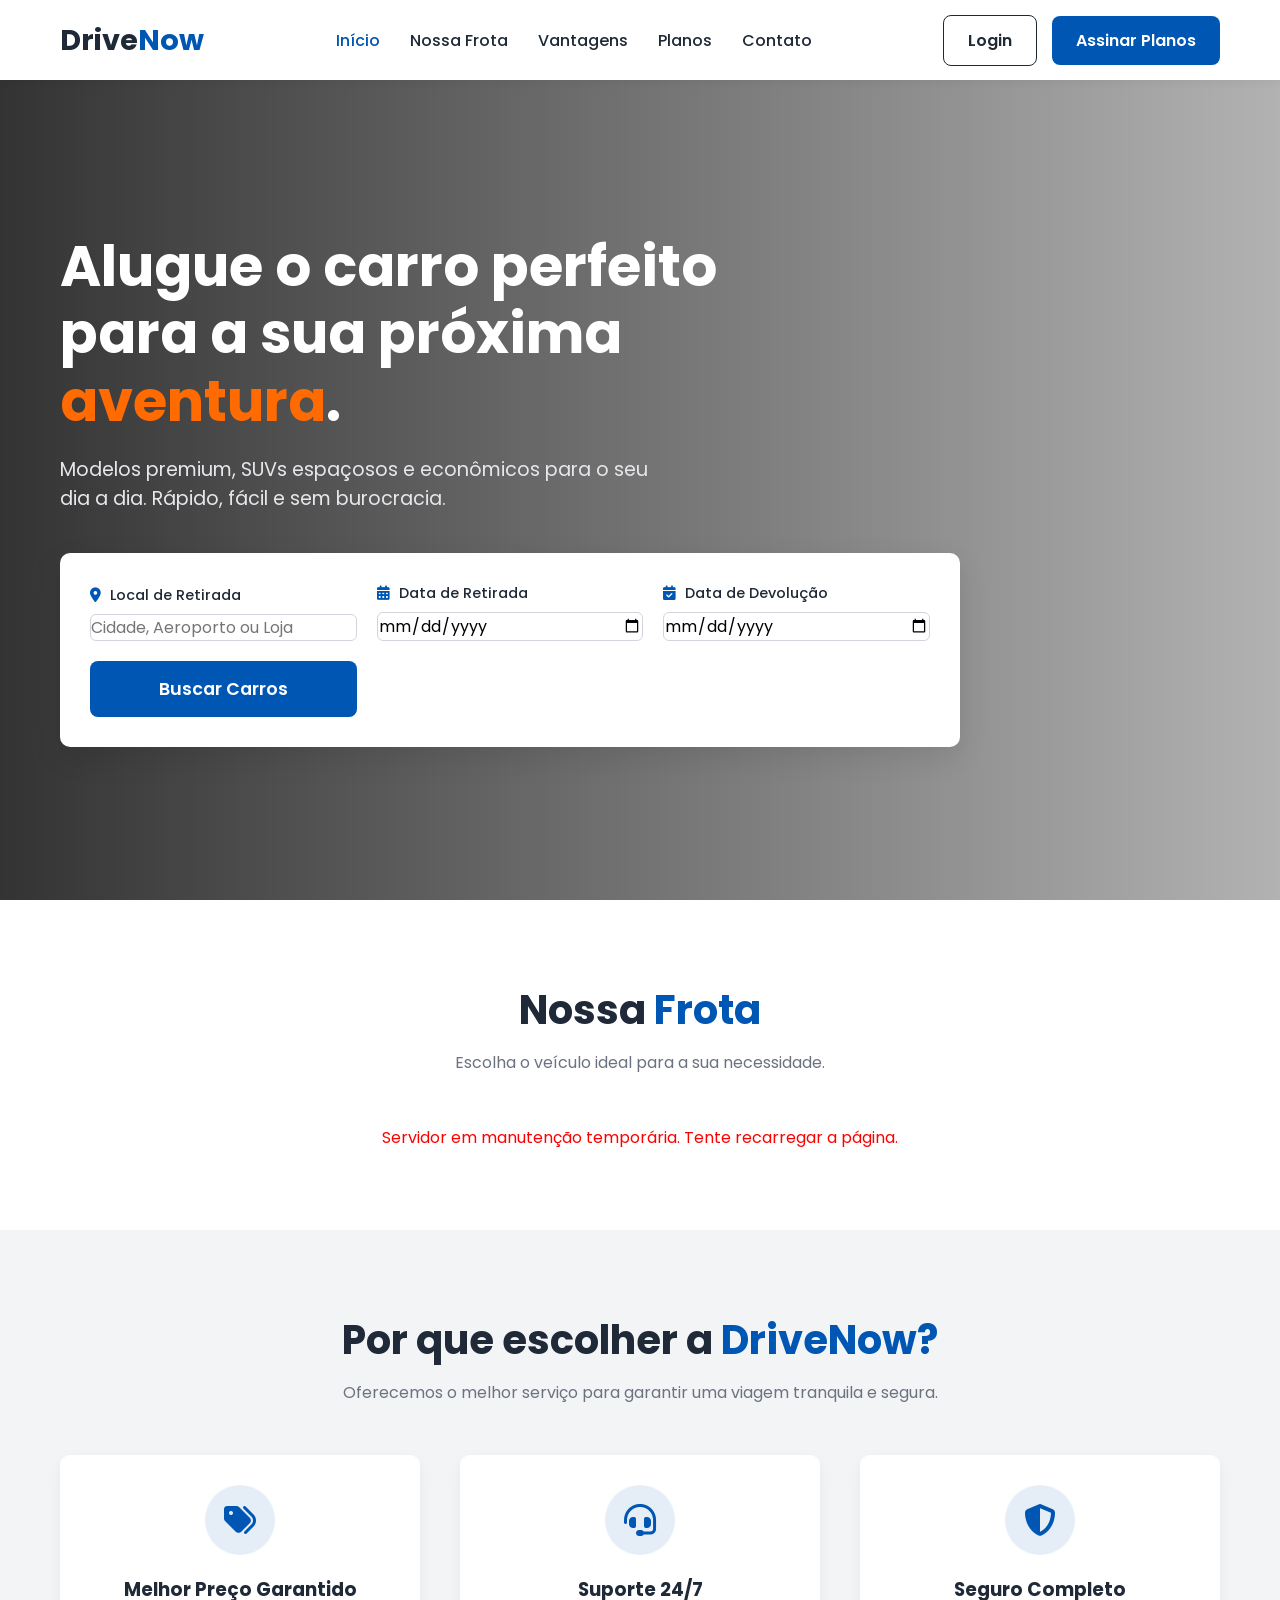
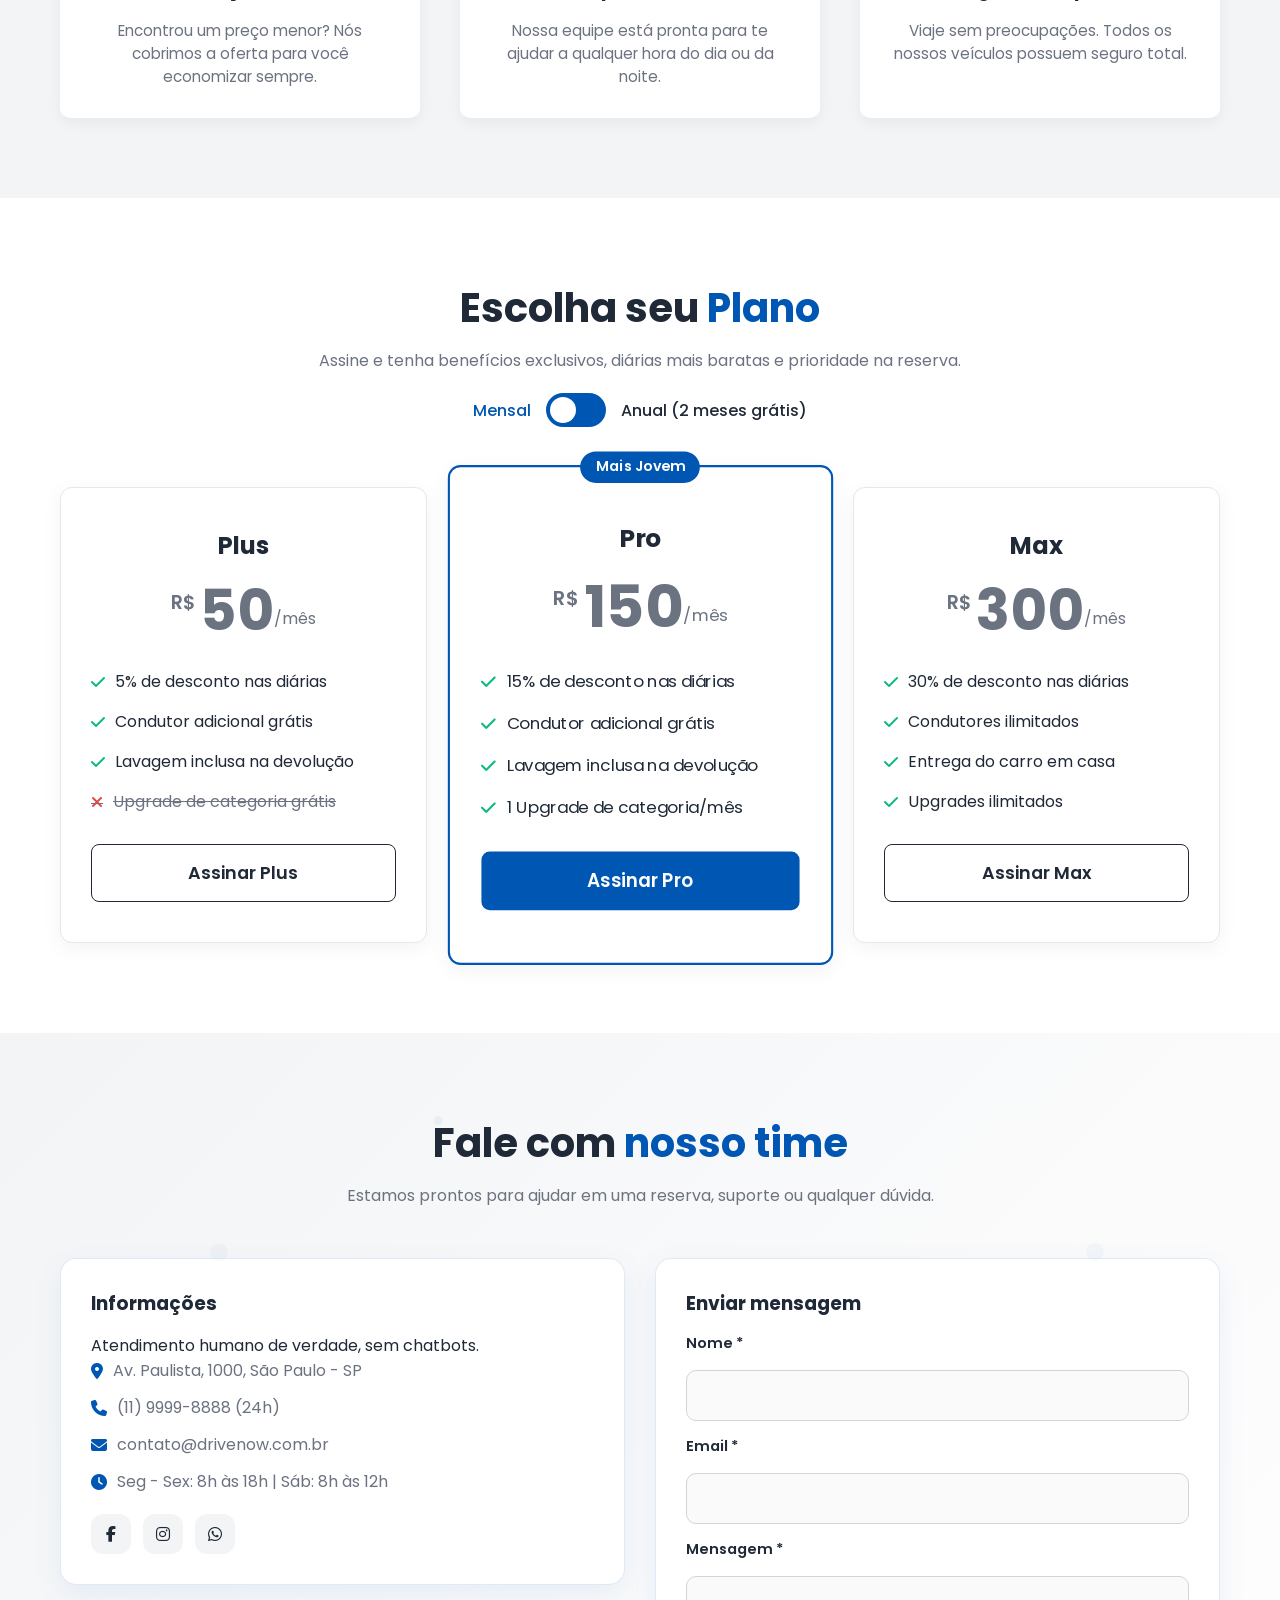
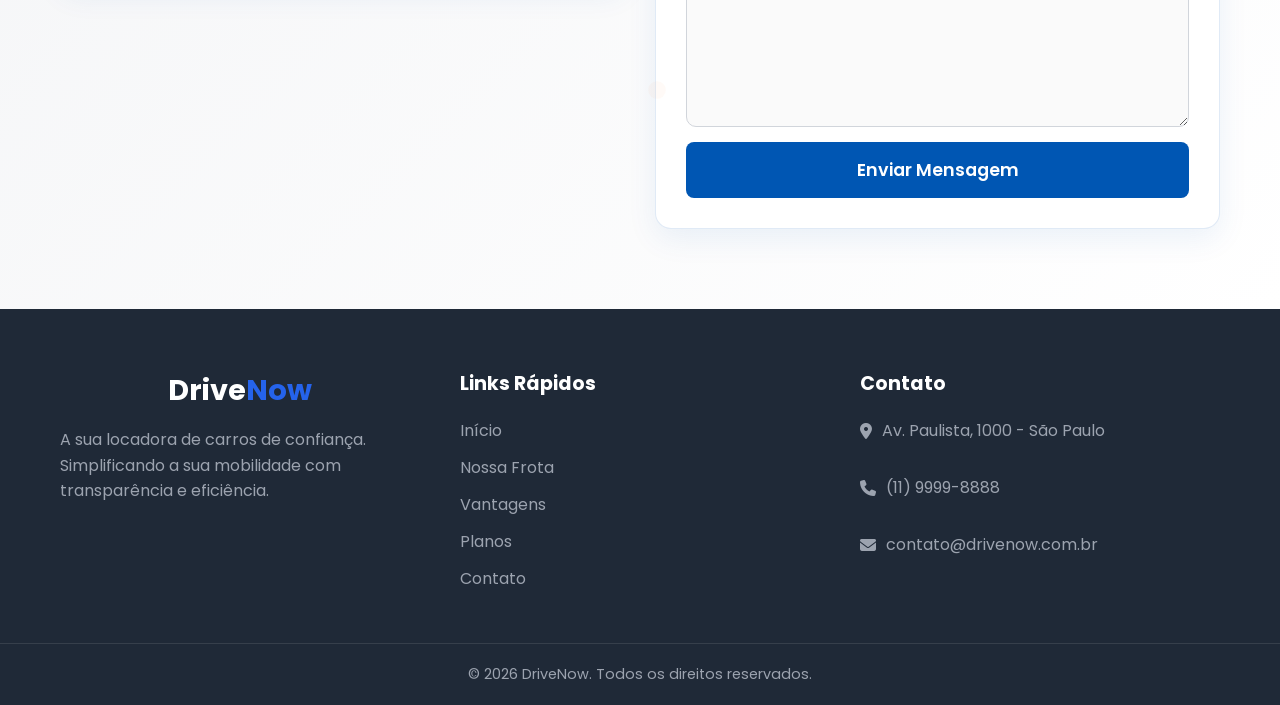
==== commit 24e5a192: "Add files via upload" ====
--- a/frontend/index.html
+++ b/frontend/index.html
@@ -216,6 +216,26 @@
         </div>
     </section>
 
+    <div id="rent-modal" class="modal-overlay">
+        <div class="modal-content">
+            <span class="close-btn" onclick="closeRentModal()">&times;</span>
+            <h2 id="modal-car-name" style="margin-bottom: 10px; color: var(--primary-color);">Alugar Veículo</h2>
+            <p style="margin-bottom: 20px; font-size: 14px; color: #666;">Preencha os dados abaixo para confirmar sua reserva.</p>
+            
+            <form id="confirm-rent-form">
+                <input type="hidden" id="modal-car-id">
+                <div class="form-group">
+                    <label>Data de Retirada</label>
+                    <input type="date" required style="width: 100%; padding: 10px; border: 1px solid #ccc; border-radius: 5px;">
+                </div>
+                <div class="form-group" style="margin-top: 15px;">
+                    <label>Data de Devolução</label>
+                    <input type="date" required style="width: 100%; padding: 10px; border: 1px solid #ccc; border-radius: 5px;">
+                </div>
+                <button type="submit" class="btn btn-primary btn-block" style="margin-top: 20px;">Confirmar Reserva</button>
+            </form>
+        </div>
+    </div>
     <footer>
         <div class="container footer-content">
             <div class="footer-col">
--- a/frontend/style.css
+++ b/frontend/style.css
@@ -1871,4 +1871,75 @@
     .nav-links {
         z-index: 99998; 
     }
+}
+
+/* =========================================
+   AJUSTE DO LOGO NO FOOTER (RODAPÉ)
+   ========================================= */
+footer .logo {
+    color: #ffffff !important; /* Faz o "Drive" ficar branco para aparecer no fundo escuro */
+    display: block; /* Ocupa a linha inteira */
+    text-align: center; /* Centraliza o texto */
+    margin-bottom: 15px;
+}
+
+footer .logo span {
+    color: #2563eb; /* Mantém o "Now" azul (ajuste a cor se seu azul for diferente) */
+}
+
+/* Garante que tudo na coluna do rodapé fique centralizado no celular */
+@media (max-width: 768px) {
+    .footer-col {
+        text-align: center;
+        display: flex;
+        flex-direction: column;
+        align-items: center;
+    }
+}
+
+/* =========================================
+   ESTILOS DO POP-UP (MODAL) DE ALUGUEL
+   ========================================= */
+.modal-overlay {
+    display: none; /* Fica escondido por padrão */
+    position: fixed;
+    top: 0; left: 0; width: 100%; height: 100%;
+    background: rgba(0, 0, 0, 0.7); /* Fundo escuro transparente */
+    z-index: 9999; /* Fica por cima de tudo no site */
+    align-items: center;
+    justify-content: center;
+}
+
+/* Quando o JS adiciona a classe 'active', ele aparece */
+.modal-overlay.active {
+    display: flex; 
+}
+
+.modal-content {
+    background: #fff;
+    padding: 30px;
+    border-radius: 12px;
+    width: 90%;
+    max-width: 450px;
+    position: relative;
+    animation: slideDown 0.3s ease-out;
+}
+
+/* Animação suave descendo */
+@keyframes slideDown {
+    from { transform: translateY(-30px); opacity: 0; }
+    to { transform: translateY(0); opacity: 1; }
+}
+
+.close-btn {
+    position: absolute;
+    top: 15px; right: 20px;
+    font-size: 28px;
+    cursor: pointer;
+    color: #999;
+    transition: 0.2s;
+}
+
+.close-btn:hover {
+    color: #e63946;
 }
